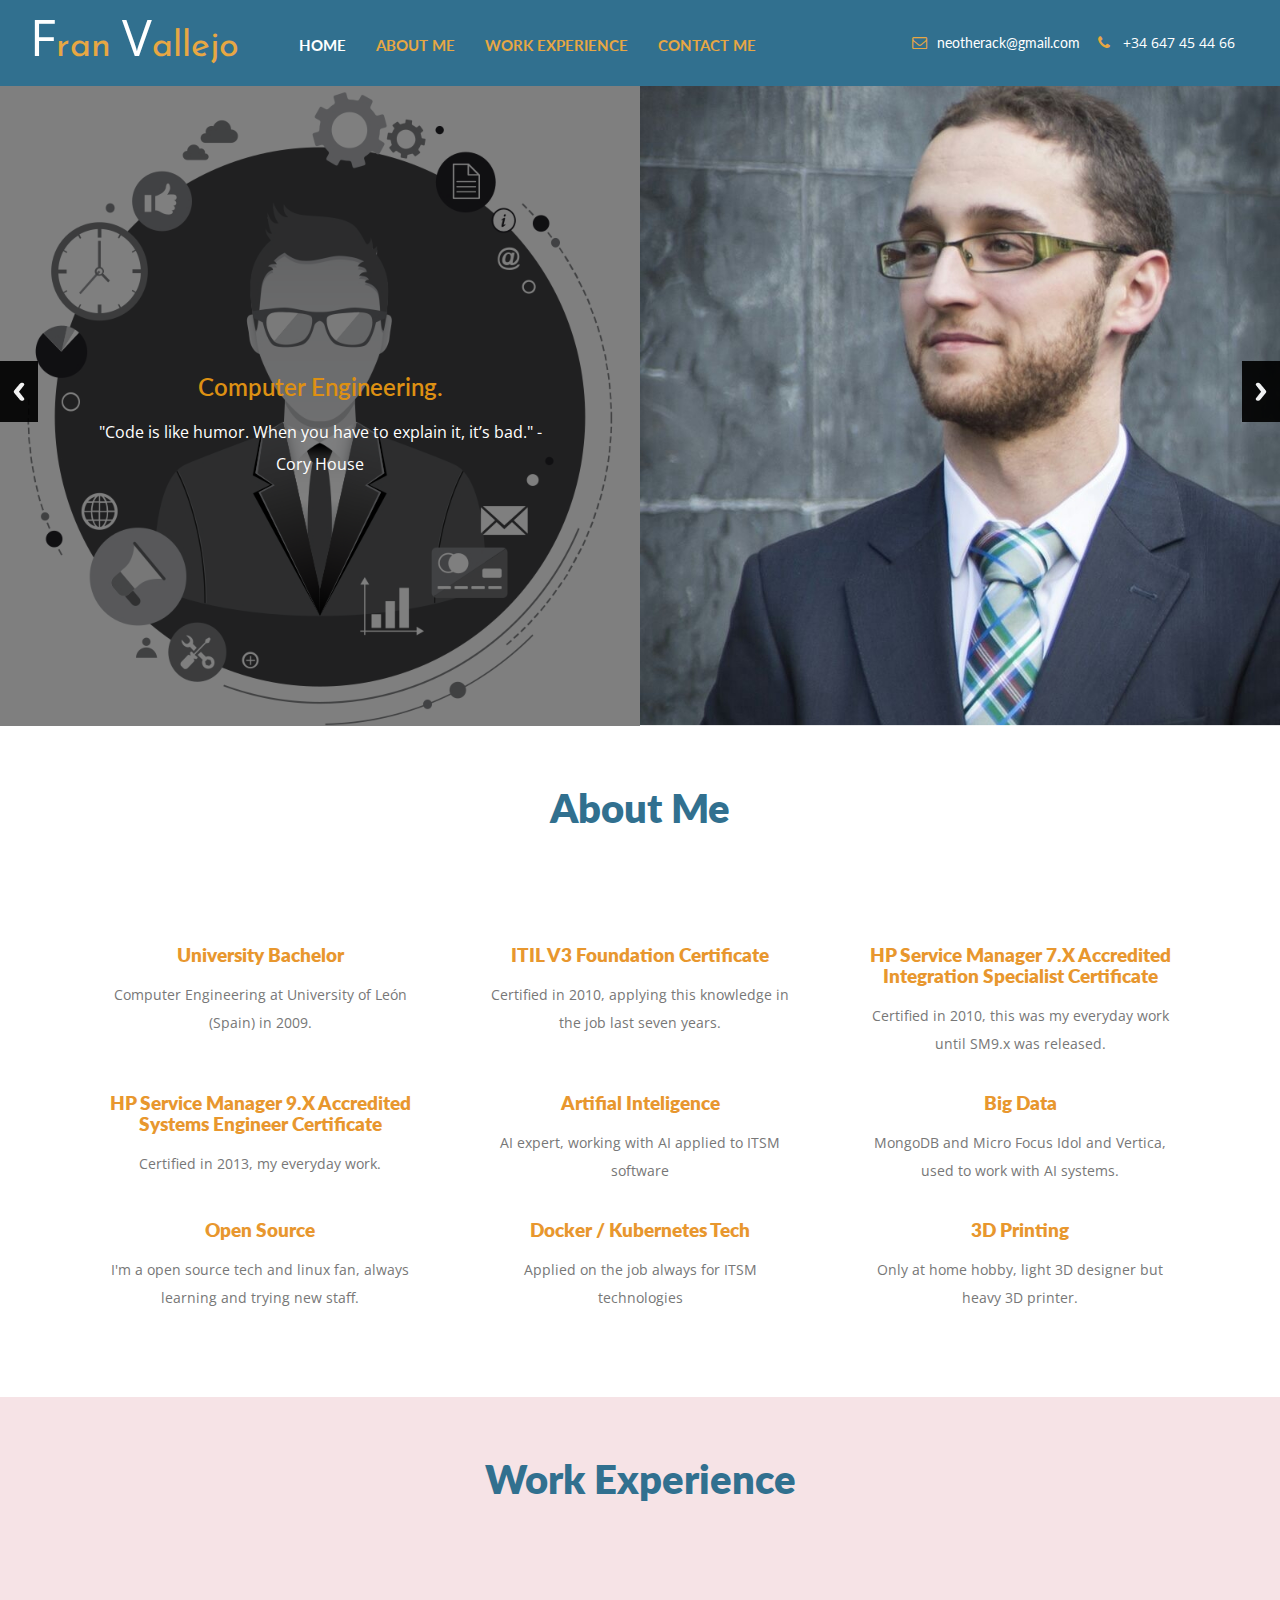
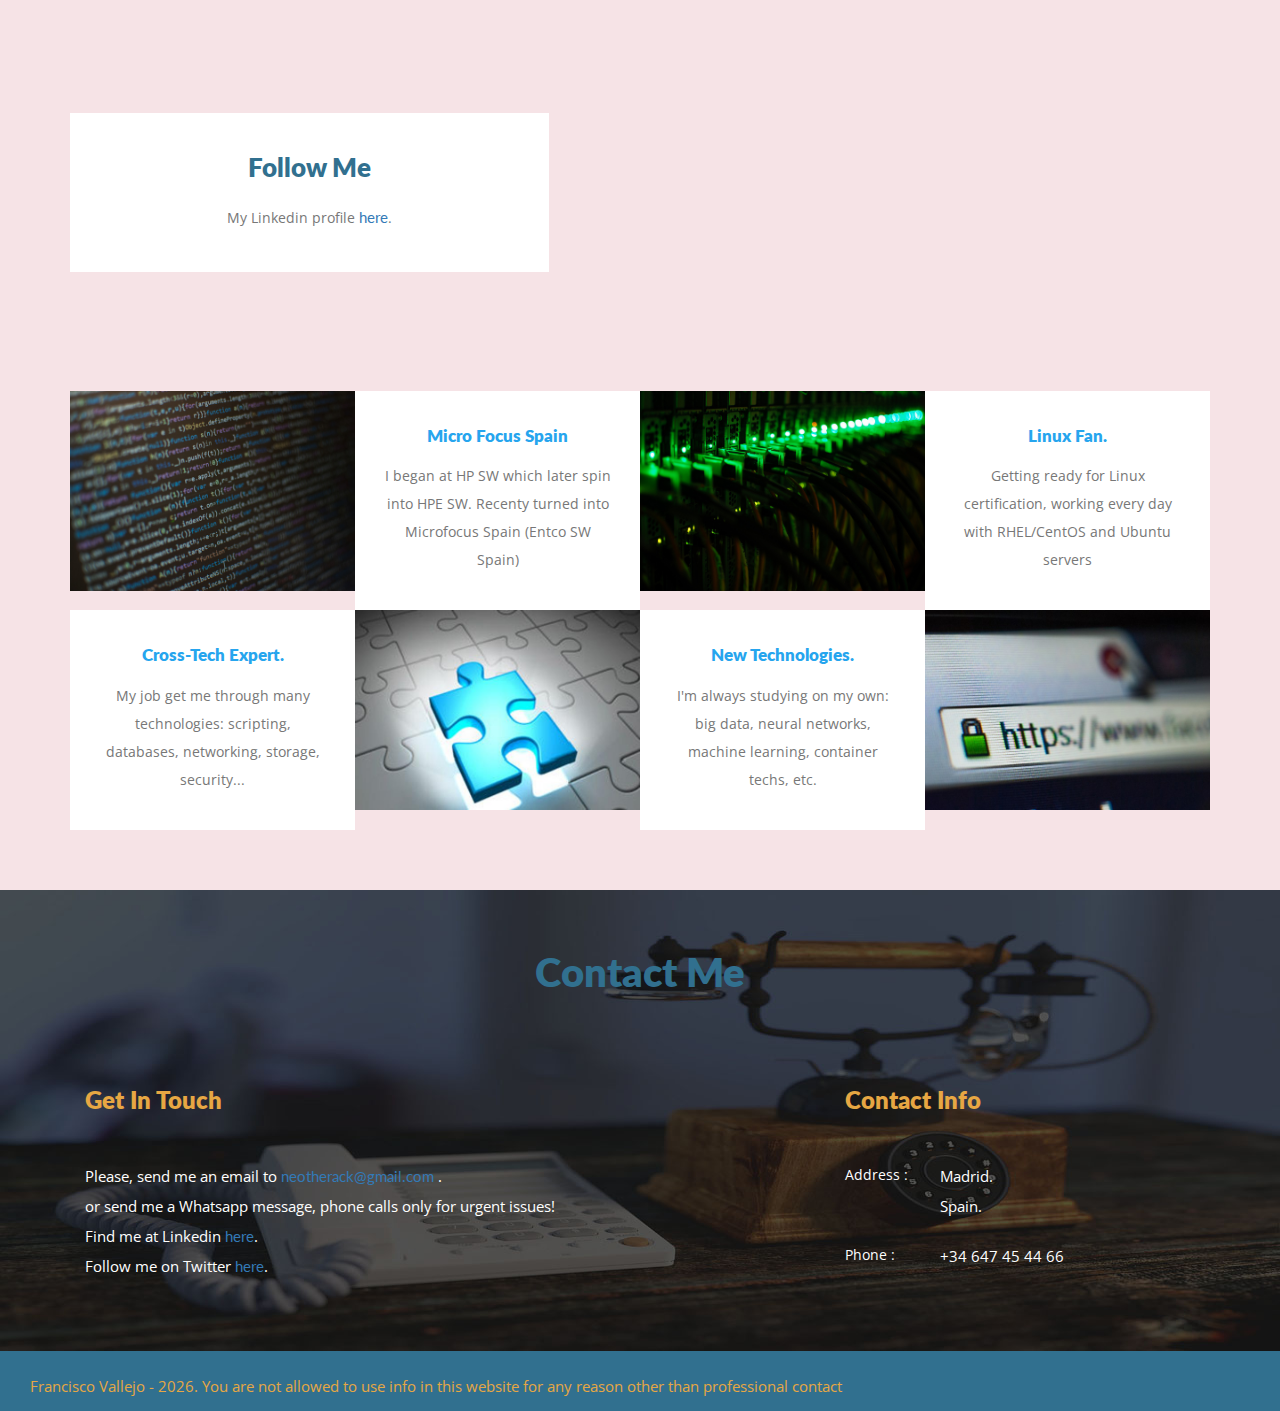
==== index.html @ 00a79262 "original site" ====
<!--
Author: W3layouts
Author URL: http://w3layouts.com
License: Creative Commons Attribution 3.0 Unported
License URL: http://creativecommons.org/licenses/by/3.0/
-->
<!DOCTYPE html>
<html lang="en">
<head>
<title>Fran Vallejo</title>
<!-- custom-theme -->
<meta name="viewport" content="width=device-width, initial-scale=1">
<meta http-equiv="Content-Type" content="text/html; charset=utf-8" />
<meta name="keywords" content="Fran Vallejo Luna website 2018" />
<script type="application/x-javascript"> addEventListener("load", function() { setTimeout(hideURLbar, 0); }, false);
		function hideURLbar(){ window.scrollTo(0,1); } </script>
<!-- //custom-theme -->
<!--stylesheet-->
<link href="css/bootstrap.css" rel="stylesheet" type="text/css" media="all" />
<link href="css/style.css" rel="stylesheet" type="text/css" media="all" />
<!--stylesheet-->
<!-- js -->
<script src="js/jquery-1.11.1.min.js"></script>

<!-- //js -->
<!-- font-awesome-icons -->
<link href="css/font-awesome.css" type="text/css" rel="stylesheet"> 
<!-- //font-awesome-icons -->
<!--online fonts-->
<link href="//fonts.googleapis.com/css?family=Josefin+Sans:100,100i,300,300i,400,400i,600,600i,700,700i" rel="stylesheet">
<link href="//fonts.googleapis.com/css?family=Open+Sans:300,300i,400,400i,600,600i,700,700i,800,800i" rel="stylesheet">
<link href="//fonts.googleapis.com/css?family=Lato:100,100i,300,300i,400,400i,700,700i,900,900i" rel="stylesheet">
<!--//online fonts-->
</head>
<body>
<!--Header section starts here-->
<nav class="navbar navbar-default ">
  <div class="container-fluid header-section w3l">
    <!-- Brand and toggle get grouped for better mobile display -->
    <div class="navbar-header w3">
      <button type="button" class="navbar-toggle collapsed" data-toggle="collapse" data-target="#bs-example-navbar-collapse-1" aria-expanded="false">
        <span class="sr-only">Toggle navigation</span>
        <span class="icon-bar"></span>
        <span class="icon-bar"></span>
        <span class="icon-bar"></span>
      </button>
	 <a class="navbar-brand logo w3-layouts" href="index.html">
	  <h1><span class="head w3l">F</span>ran <span class="head">V</span>allejo</h1>
	 </a>
	 </div>
	 <!-- Collect the nav links, forms, and other content for toggling -->
    <div class="collapse navbar-collapse header" id="bs-example-navbar-collapse-1">
      <ul class="nav navbar-nav list w3">
        <li><a href="index.html" class="active">Home</a></li>
        <li><a href="#about" class="scroll">About me</a></li>
        <li><a href="#services" class="scroll">Work experience</a></li>
		<li><a href="#contact" class="scroll">Contact me</a></li>
	 </ul>
	 <ul class="list-right w3l">
	    <li><i class="fa fa-envelope-o list-icon" aria-hidden="true"></i><a href="mailto:neotherack@gmail.com">neotherack@gmail.com</a></li>
	    <li><i class="fa fa-phone list-icon" aria-hidden="true"></i> <span>+34 647 45 44 66</span></li>	
	 </ul>
	 </div><!-- /.navbar-collapse -->
  </div><!-- /.container-fluid -->
</nav>
<!--//banner section starts here-->
    <!-- Slider  -->
    <div class="callbacks_container w3-layouts">
      <ul class="rslides callbacks callbacks1 agileits" id="slider4">
        <li id="callbacks1_s1" class="" style="float: none; position: absolute; opacity: 0; z-index: 1; display: list-item; transition: opacity 500ms ease-in-out;">
          <img src="images/1.jpg" alt="home" />
		  <div class="caption text-center"><h3>Computer Engineering.</h3> <p>"Code is like humor. When you have to explain it, it’s bad." - Cory House</p></div>
        </li>
        <li id="callbacks1_s2" class="callbacks1_on" style="float: left; position: relative; opacity: 1; z-index: 2; display: list-item; transition: opacity 500ms ease-in-out;">
          <img src="images/2.jpg" alt="home" />
          <div class="caption text-center"><h3>Computer Engineering.</h3><p>"Simplicity is the soul of efficiency." – Austin Freeman</p></div>
        </li>
      </ul>
	  		<a href="#" class="callbacks_nav callbacks1_nav prev">Previous</a><a href="#" class="callbacks_nav callbacks1_nav next">Next</a>
    </div>
     <!-- /Slider  -->
    <!--//banner-->
  <!--About section starts here-->
  <section class="about agileits" id="about">
  <div class="container">
    <div class="about-head text-center wthree"><h3>About me</h3></div>
	    <div class="about-section-grids ts_w3layouts">
	      <div class="about-grids agile text-center col-md-4 col-sm-4 col-xs-6">
	        <h4>University Bachelor</h4>
	         <p>Computer Engineering at University of León (Spain) in 2009.</p>
	      </div>
		  <div class="about-grids agile text-center col-md-4 col-sm-4 col-xs-6">
	        <h4>ITIL v3 Foundation certificate</h4>
	         <p>Certified in 2010, applying this knowledge in the job last seven years.</p>
	      </div>
		  <div class="about-grids  agile text-center col-md-4 col-sm-4 col-xs-6">
	        <h4>HP Service Manager 7.x Accredited Integration Specialist certificate</h4>
	         <p>Certified in 2010, this was my everyday work until SM9.x was released.</p>
	      </div>
		  <div class="about-grids agile text-center col-md-4 col-sm-4 col-xs-6">
	        <h4>HP Service Manager 9.x Accredited Systems Engineer certificate</h4>
	         <p>Certified in 2013, my everyday work.</p>
	      </div>
		  <div class="about-grids agile text-center col-md-4 col-sm-4 col-xs-6">
	        <h4>Artifial Inteligence</h4>
	         <p>AI expert, working with AI applied to ITSM software</p>
	      </div>
		  <div class="about-grids agile text-center col-md-4 col-sm-4 col-xs-6">
	        <h4>Big Data</h4>
	         <p>MongoDB and Micro Focus Idol and Vertica, used to work with AI systems.</p>
	      </div>
		  <div class="about-grids agile text-center col-md-4 col-sm-4 col-xs-6">
	        <h4>Open source</h4>
	         <p>I'm a open source tech and linux fan, always learning and trying new staff.</p>
	      </div>
		  <div class="about-grids agile text-center col-md-4 col-sm-4 col-xs-6">
	        <h4>Docker / Kubernetes tech</h4>
	         <p>Applied on the job always for ITSM technologies</p>
	      </div>
		  <div class="about-grids agile text-center col-md-4 col-sm-4 col-xs-6">
	        <h4>3D printing</h4>
	         <p>Only at home hobby, light 3D designer but heavy 3D printer. </p>
	      </div>
		   <div class="clearfix"></div>
		</div>
	  </div>	
	 
  </section>
  <!--/About section ends here-->
   <!--services section starts here-->
   <section class="service-section  agileits" id="services">
      <div class="services-head text-center"><h3>Work experience</h3></div>
     <div class="service-head">
	    <div class="container">	
	     <div class="service text-center w3_agileits">
			 <h2>Follow me</h2>
			 <p>My Linkedin profile <a href="https://es.linkedin.com/in/franciscovallejoluna">here</a>.</p>
	     </div>
		 </div>
      </div>
	 <div class="container">
	   <div class="service-grids agile">
	     <div class="service-grid agileits_w3layouts ">
		     <div class="img4 col-md-3 col-sm-6 col-xs-6"></div>
	          <div class="service-text text-center col-md-3 col-sm-6 col-xs-6"><h5>Micro Focus Spain</h5> <p>I began at HP SW which later spin into HPE SW. Recenty turned into Microfocus Spain (Entco SW Spain)</p></div>
		     <div class="img5 col-md-3 col-sm-6 col-xs-6"></div>
	         <div class="service-text text-center col-md-3 col-sm-6 col-xs-6"><h5>Linux fan. </h5><p>Getting ready for Linux certification, working every day with RHEL/CentOS and Ubuntu servers</p></div>
         	<div class="service-text text-center col-md-3  col-sm-6 col-xs-6"><h5>Cross-tech expert. </h5><p>My job get me through many technologies: scripting, databases, networking, storage, security...</p></div>
			 <div class="img6 col-md-3 col-sm-6 col-xs-6"></div>
		      <div class="service-text text-center col-md-3  col-sm-6 col-xs-6"><h5>New technologies.</h5><p>I'm always studying on my own: big data, neural networks, machine learning, container techs, etc.</p></div>
			  <div class="img7 col-md-3 col-sm-6 col-xs-6"></div>
			   <div class="clearfix"></div>
	      </div>
		 </div>
	</div>
	  
</section>
   <!--//services section ends here-->
  <!--contact-->
  <section class="contact agileinfo" id="contact">
		<div class="contact-head text-center agile"><h3>Contact Me</h3> </div>
        <div class="container">
		<div class="contact-head  agile">
			<div class="contact-left col-md-6 agileits">
				<h4>Get in touch</h4>
				<p>Please, send me an email to <a href="mailto:neotherack@gmail.com">neotherack@gmail.com</a> . <br>
				   or send me a Whatsapp message, phone calls only for urgent issues! <br>
				   Find me at Linkedin <a href="https://es.linkedin.com/in/franciscovallejoluna">here</a>. <br>
				   Follow me on Twitter <a href="https://twitter.com/fvallejoluna">here</a>.</p>
				<!--form action="#" method="post">
				  <div class="form-group">
						 <input type="text" class="form-control"  name="first name" placeholder="First name*" required="" />
						 <input type="text" class="form-control lname"  name="Last name" placeholder="Last name*" required="" />
						 <input type="email" class="form-control"  name="Email address" placeholder="Email address*" required="" />
						<input type="text" class="form-control lname" name="Phone number" placeholder="Phone number" required="" />
					  </div>
					 <textarea  class="form-control" placeholder="Message" required=""></textarea>
					 <input type="submit" class="form-control" value="send" />
				 </form-->
			 </div>		
		     </div>		
			 <div class="col-md-4 col-md-offset-2 col-sm-6 contact-right w3_agileits">
					<h4>Contact Info</h4>
					 <div class="address">
						<div class="row address-desc agile">
						 <div class="col-md-4 w3">
							  <span>Address : </span>
						 </div>
						 <div class="col-md-7 col-md-pull-1 w3">	
							<p>Madrid. <br> Spain.</p>
						 </div> 
							 <div class="clearfix"></div> 
						</div>	
						<div class="row address-desc agile">
						   <div class="col-md-4 w3 ">
							   <span>Phone : </span>
						   </div>
						   <div class="col-md-7 col-md-pull-1 w3">	
							 <p>+34 647 45 44 66</p>
						   </div> 
						    <div class="clearfix"></div> 
						 </div> 
						 
					</div>
				</div>
		   </div>
	  	</section>  
  <!--//contact-->
   <!--Footer-->
   <section class="footer agileits">
    <div class="footer-left col-xs-10 w3_agile">
		 <p id="fechaMolona">XX CARGAR DATOS XXX</p>
		  
	</div>
	<div class="footer-right  col-md-6  col-sm-4  col-xs-2 w3_agile">
	 <ul class="list-icons">
		<!--
		  <li><a href="#" class="icon w3"><i class="fa fa-twitter" aria-hidden= "true" ></i></a></li>
		  <li><a href="#" class="icon w3"><i class="fa fa-facebook" aria-hidden="true"></i></a></li>
		  <li><a href="#" class="icon w3"><i class="fa fa-google-plus" aria-hidden="true"></i></a></li>
		  <li><a href="#" class="icon w3"><i class="fa fa-linkedin" aria-hidden="true"></i></a></li>
		 -->
	  </ul>
	<div class="clear-fix"></div>
	</div>	
		  
	</section>
   <!--//Footer-->
   <!-- Gallery-plugin -->
<script src="js/jquery.mobile.custom.min.js"></script>
<script src="js/jquery.cm-overlay.js"></script>
		<script>
			$(document).ready(function(){
				$('.cm-overlay').cmOverlay();
			});
		</script>
<!-- //Gallery-plugin -->
<!-- Banner-plugin -->
<script src="js/responsiveslides.min.js"></script>
<script>
// You can also use "$(window).load(function() {"
$(function () {
  // Slider
  $("#slider4").responsiveSlides({
	auto:false,
	pager: false,
	nav: true,
	speed: 500,
	namespace: "callbacks",
	before: function () {
	  $('.events').append("<li>before event fired.</li>");
	},
	after: function () {
	  $('.events').append("<li>after event fired.</li>");
	}
  });

});
</script>
<!-- //Banner-plugin -->
   <!-- start-smooth-scrolling -->
<script type="text/javascript" src="js/move-top.js"></script>
<script type="text/javascript" src="js/easing.js"></script>
<script type="text/javascript">
	var d = new Date();
	var n = d.getFullYear();
	document.getElementById("fechaMolona").innerHTML = "Francisco Vallejo - "+n+". You are not allowed to use info in this website for any reason other than professional contact";
</script>
<script type="text/javascript">
	jQuery(document).ready(function($) {
		$(".scroll").click(function(event){		
			event.preventDefault();
			$('html,body').animate({scrollTop:$(this.hash).offset().top},1000);
		});
	});
</script>
<!-- start-smooth-scrolling -->
<!-- here stars scrolling icon -->
	<script type="text/javascript">
		$(document).ready(function() {
			/*
				var defaults = {
				containerID: 'toTop', // fading element id
				containerHoverID: 'toTopHover', // fading element hover id
				scrollSpeed: 1200,
				easingType: 'linear' 
				};
			*/
								
			$().UItoTop({ easingType: 'easeOutQuart' });
								
			});
	</script>
<!-- //here ends scrolling icon -->
<script src="js/bootstrap.js"></script>
<script src="js/SmoothScroll.min.js"></script>
</body>
</html>
---- css/style.css ----
/*--
Author: W3layouts
Author URL: http://w3layouts.com
License: Creative Commons Attribution 3.0 Unaption
orted
License URL: http://creativecommons.org/licenses/by/3.0/
--*/
body,span,label{
	padding:0;
	margin:0;
	font-family: 'Open Sans', sans-serif;
	font-size: 100%;
}
body a{
    transition:0.5s all;
	-webkit-transition:0.5s all;
	-moz-transition:0.5s all;
	-o-transition:0.5s all;
	-ms-transition:0.5s all;
	font-size: 15px;
	font-family: 'Lato', sans-serif;
	text-decoration: none;
}
body a:hover {
	text-decoration: none;
}
input[type="button"],input[type="submit"]{
	transition:0.5s all;
	-webkit-transition:0.5s all;
	-moz-transition:0.5s all;
	-o-transition:0.5s all;
	-ms-transition:0.5s all;
}

h1,h2,h3,h4,h5,h6{
	font-family: 'Lato', sans-serif;
	margin:0;		
	font-weight:800;
    transition:0.5s all;
	-webkit-transition:0.5s all;
	-moz-transition:0.5s all;
	-o-transition:0.5s all;
	-ms-transition:0.5s all;
	text-transform: capitalize;
	}	
p{
	margin:0;
	font-family: 'Open Sans', sans-serif;
	font-size: 14px;
	color: #777;
	line-height: 2;
}
ul{
	margin:0;
	padding:0;
}
label{
	margin:0;
}
.text-center {
	text-align:center;
}
/*-- header styling starts here --*/
.container-fluid  .header-section  {
	margin: 0;
	padding: 15px 0;
}
.navbar-header {
    float: left;
   
}
.navbar-brand {
   
    height: 70px;
    font-size: 18px;
   
}
.logo h1{
	font-family: 'Josefin Sans', sans-serif;
	font-weight:400;
	color: #e7a743;
	padding: 0;
	font-size: 36px;
}
 h1.head{
	font-family: 'Josefin Sans', sans-serif;
	font-weight:400;
	color: #e45b8f;
	padding-left: 10px;
}
.logo a h1 {
	font-weight: 700;
    font-size: 2em;
    color: #333;
    margin-left: 6.9em;
   
}
.navbar-brand {
    float: left;
    padding: 10px 15px;
}
.logo h1 span {
    font-size: 50px;
    color: #fff;
}
.navbar {
    position: relative;
    min-height: 50px;
    margin-bottom: 0px;
}
.navbar-nav {
    float: left;
   margin: 0 2em;
   padding: 2em 10em 0;
}
.navbar-nav > li > a {
    padding-bottom: 0;
	color: #59ace1;
}
.navbar > .container .navbar-brand, .navbar > .container-fluid .navbar-brand {
    margin-left:0px;
}
.list> ul {
	padding-left: 10em;
	padding-bottom: 10px;
	
}
.list > li {
	padding:  0;
	text-transform: uppercase;
	font-size: 15px;
	font-weight: 700;
	color: #a39595;
	
}
.navbar-default .navbar-nav > li > a {
    color: #e7a743;
	font-size: 15px;
}
.navbar-default .navbar-nav > li > a.active {
	color: #fff;
}

  .list> li > a:hover {
    
	background-color: #fff;
    font-weight: 600;

}
 .navbar-default .navbar-nav > li > a:hover{
    color: #fff;
 background-color: transparent;}
 
.list-right {
	 float: right;
	
 }
.list-right li {
	padding: 3.3em 0;
	display: inline-block;
    margin-right: 15px;}


.list-right> li > a {
	color: #fff;
	font-size: 1.5em;
}
.list-right> li > a:hover, .list-right> li > a:focus{
	color: #e7a743;
	text-decoration: none;
	
}
 .list-icon {

 color: #e7a743;	
 font-size: 1.5em !important;
 margin-right: 10px;
 }
 .list-icon span {
 color: #fff;
 font-size: 15px;
  }

.navbar-default {
   background: #31708f;
   border: #bbb;
   border-radius: 0px;
   
}
.navbar-default .navbar-nav > li > a:focus {
    color: #e7a743;
    background-color: transparent;
}
.navbar-default .navbar-nav > .open > a, .navbar-default .navbar-nav > .open > a:hover, .navbar-default .navbar-nav > .open > a:focus {
    color: #555;
  }
.nav-brand {
	height: auto;
}
 
/*-- //header styling ends here --*/
/*-- //banner styling ends here --*/
.callbacks_container {
  position: relative;
  width: 100%;
  }

.callbacks {
  position: relative;
  list-style: none;
  overflow: hidden;
  width: 100%;
  padding: 0;
  margin: 0;
  }

.callbacks li {
  position: absolute;
  width: 100%;
  left: 0;
  top: 0;
  }

.callbacks img {
  display: block;
  background-size: cover;
  position: relative;
  z-index: 1;
  height: auto;
  width: 100%;
  border: 0;
  }
.callbacks span {
	color: #e6ebeb;
    font-size: 32px;
    font-weight: 700;
    text-transform: uppercase
}
.callbacks .caption {
    display: block;
    position: absolute;
    z-index: 2;
    font-size: 16px;
    text-shadow: none;
    color: #b5a9a9;
    background: #000;
    background: rgba(0, 0, 0, .5);
    left: 0;
    right: 0;
    bottom: 0; 
   padding: 20em 5em 0em;
    margin: 0;
	line-height: 2;
    max-width: none;
    width: 50%;
    top: 0;
    height: 100%;
  }
.caption h3 {
	color: #dd9013;
	font-weight: 600;
	font-size: 1.5em;
}
.caption p{
	padding-top: 1em;
    line-height: 2;
    color: #fff;
	font-size: 1em;
}

.callbacks_nav {
  position: absolute;
  -webkit-tap-highlight-color: rgba(0,0,0,0);
  top: 50%;
  left: 0;
  opacity: 0.7;
  z-index: 3;
  text-indent: -9999px;
  overflow: hidden;
  text-decoration: none;
  height: 61px;
  width: 38px;
  background: transparent url("../images/themes.png") no-repeat left top;
  margin-top: -45px;
  }

.callbacks_nav:active {
  opacity: 1.0;
  }

.callbacks_nav.next {
  left: auto;
  background-position: right top;
  right: 0;
  }

#slider3-pager a {
  display: inline-block;
}

#slider3-pager img {
  float: left;
}

#slider3-pager .rslides_here a {
  background: transparent;
  box-shadow: 0 0 0 2px #666;
}

#slider3-pager a {
  padding: 0;
}

 /*-- //banner styling ends here --*/    
 /*-- //about section styling starts here --*/
 .about,.service-section ,.gallery,.testimonials,.contact {
	padding: 80px 0;
}
 .about-section-grids {
	 padding-top: 6em;
 }
 .about-head h3,.services-head h3,.gallery-head h3,.testimonials-head h3 ,.contact-head h3{
	 font-size: 40px;
	color: #31708f;
	margin-bottom: 45px;
 }
 .about-grids {
	padding: 10px;
	 }
 .about-grids h4 {
	 color: #e8972e;
	 font-size: 19px;
	
 }
 .about-grids p{
	 padding: 15px 25px;
	}
 /*-- //about section styling ends here --*/
  /*-- services section styling starts here --*/
  .service-section,.testimonials {
	  background: #f6e3e6;
  }
 .service-head{
  
  overflow: hidden;
  margin-top: 50px;
  padding-top:6em;
  z-index: 1;
  background: url(../images/2.jpg)center;
  background-attachment: fixed;
  min-height: 500px;
  background-size: 100% 100%;
 }
.service h2  {
	font-size: 26px;
    color: #31708f;
}
.service{
    display: block;
     z-index: 2;
    background: #fff;
    padding: 40px;
    line-height: 2;
    max-width: none;
    width: 42%;
    margin-top: 9%;
    
  }
  
  .service-text {
	background: #fff;
    min-height: 200px;
   padding: 36px 27px;
  }
  .service-text h5 {
	padding-bottom: 1em;
    font-size: 17px;
	color: #26a5ee;
  }
  
 
.service p {
	padding-top: 20px;
}
.img4 {
	background: url(../images/h4.jpg) center;
	min-height: 200px;
	background-size: 100% 100%;
}
.img5 {
	background: url(../images/5.jpg) center;
	min-height: 200px;
	background-size: 100% 100%;
}
.img6 {
	background: url(../images/o4.jpg)center;
	min-height: 200px;
	background-size: 100% 100%;
}
.img7 {
	background: url(../images/6.jpg)center;
	min-height: 200px;
	background-size: 100% 100%;
}
   /*-- //services section styling ends here --*/
   /*-- gallery starts here --*/
/* overlay - centered modal dialog*/
.overlay-visible
{
    overflow:hidden !important;
}
#cm-overlay-mask,
#cm-wrap
{
    position: fixed;
    left: 0;
    top: 0;
    width:100%;
    height:100%;
    z-index: 9991;
    text-align:center;
/* IE<9 support hack */
}
/* chrome bug fix causing overlay-mask to not appear 
@media screen and (-webkit-min-device-pixel-ratio:0) {
#cm-overlay-mask
{
    overflow:scroll;
}
#cm-overlay-mask::-webkit-scrollbar
{
    width:0px; 
}}*/
#cm-wrap
{
    visibility:hidden;
    white-space:nowrap;
}
#cm-wrap *
{
    -webkit-touch-callout: none;
    -webkit-user-select: none;
    -moz-user-select: none;
    
}
#cm-wrap .cm-box,
#cm-wrap .cm-scale
{
    white-space:normal;
    vertical-align:middle;
    position:relative;
    display:inline-block;

}
#cm-wrap .cm-scale
{
    height:100%;
    line-height:100%;
    width:0;
}
#cm-wrap .cm-box img,
#cm-wrap .cm-box iframe
{
    display:block;
}

/* customise mask colour */
#cm-overlay-mask
{
    background-color:#000000;
}
/* customise loader GIF */
#cm-wrap
{
    background:none;
}
#cm-wrap.cm-loaded
{
    background-image:none;
}
/* overlay border and shadow */
#cm-overlay
{
    -webkit-box-shadow: 0 0 90px #000;
    -khtml-box-shadow:0 0 90px 5px #000;
    -moz-box-shadow:0 0 90px 5px #000;
    box-shadow:0 0 90px 5px #000;
    /**/
    opacity:0;
    z-index:9992;
}
/* close link style */
#cm-wrap #cm-close
{
    display:block;
	height: 61px;
    width: 59px;
    position:absolute;
    right:0;
    top:0;
    background:transparent url(../images/close.png) scroll no-repeat center center;
    cursor:pointer;
    z-index:9993;
    text-indent:-999em;
    opacity:0.5;
}
/* prev and next buttons */
#cm-wrap #cm-prev,
#cm-wrap #cm-next
{
    display:block;
    position:absolute;
    height: 97px;
    width: 49px;
    top:50%;
    margin-top:-63px;
    text-indent:-999em;
    opacity:0.5;
    outline:none;
    z-index:9993;
}
#cm-wrap #cm-prev
{
    left:0;
    background:transparent url(../images/prev.png) scroll no-repeat 0 center;
}
#cm-wrap #cm-next
{
    right:0;
    background:transparent url(../images/next.png) scroll no-repeat 100% center;
}
#cm-wrap #cm-prev:hover,
#cm-wrap #cm-next:hover,
#cm-wrap #cm-close:hover
{
    opacity:1;
}


/* tooltip for close link (jquery tools) */
.tooltip
{
    text-align:center;
    font-family:sans-serif;
    color:#eee;
    background:#000;
    padding:10px;
    border:1px solid #eee;
    z-index:99999;
    font-size:12px;
    background: #000;
    border: 1px solid #eee;
}
.tooltip:after, .tooltip:before
{
    bottom: 100%;
    border: solid transparent;
    content: " ";
    height: 0;
    width: 0;
    position: absolute;
    
}
.tooltip:after
{
    border-color: rgba(0, 0, 0, 0);
    border-bottom-color: #000;
    border-width: 10px;
    left: 50%;
    margin-left: -10px;
}
.tooltip:before
{
    border-color: rgba(238, 238, 238, 0);
    border-bottom-color: #eee;
    border-width: 11px;
    left: 50%;
    margin-left: -11px;
}
@media (max-width: 640px){
	#cm-wrap .cm-box img, #cm-wrap .cm-box iframe {
		display: block;
		width: 80%;
		margin: 0 auto;
		height: inherit;
	}
	#cm-overlay {
		border: none;
	}
}
.nav-tabs > li.active > a, .nav-tabs > li.active > a:hover, .nav-tabs > li.active > a:focus {
	color: #fff;
    cursor: default;
    background: #e8972e;;
  
}
.nav-tabs > li > a {
    margin-right: 3px;
    font-size: 1.5em;
    border: solid 1px #dadada;
    border-radius: 0;
    color: #999;
    text-decoration: none;
    padding: .6em 1.5em;
}
.nav-tabs > li > a:focus{
	background:transparent;
}
.nav-tabs {
    border-bottom: none;
    margin: 0 0 4em;
    text-align: center;
}
.nav-tabs > li {
    margin: 0 10px;
    float: none;
    display: inline-block;
}
.nav-tabs > li > a:hover {
	color: #FFFFFF;
	 background: #e8972e;
    }
.nav .open > a, .nav .open > a:hover, .nav .open > a:focus {

border-color: #337ab7;}

.dropdown-menu > li > a:hover, .dropdown-menu > li > a:focus {
  
    text-decoration: none;
    
}
.w3_tab_img_left {
    padding: 0;
}
/*-- //gallery ends here --*/
/*-- testimonial --*/ 

.testimonials img {
    width: 100%;
}
.testi-w3agileinfo .tab-content{
    width: 65%;
    margin: 0 auto;
    padding: 2em 5em;
	-webkit-box-shadow: 0px 0px 8px 2px #ccc;
	-moz-box-shadow: 0px 0px 8px 2px #ccc; 
    box-shadow: 0px 0px 8px 2px #ccc;
    text-align: center;
	background: #fff;
}
.testi-w3agileinfo h5 {
    color: #00bcd4;
    font-size: 2.2em;
    letter-spacing: 1px;
    margin: 0 0 0.3em 0;
}
.testi-w3agileinfo p {
	color: #a89b9b;
}
.testimonials .nav-tabs {
    border: none;
    text-align: center;
     margin: 4em 0 4em 0em
}

.testi-w3agileinfo .nav-tabs li a  {
	text-decoration:none;
	outline:none;
   -webkit-transition: 0.5s all;
    padding: 0;
	margin:0;
    border: none;
    opacity: .5;
	border-radius: 50%;

}
.testi-w3agileinfo .nav-tabs li {
    display: inline-block;
    float: none;
    margin: 0 0.5em;
   border-radius: 50%;
}
.testi-w3agileinfo .nav-tabs li.active a,.testi-w3agileinfo .nav-tabs li a:hover{
    opacity: 1;
	border-radius: 50%;
	border: none;
}

#testi label,#profile label,#messages label {
	color: #dc7a7a;
	font-size: 14px;
	padding-top: 10px;
}

.testi-w3agileinfo .nav-tabs li a img {
    max-width: none;
      border-radius: 50%;
}
.testi-w3agileinfo .nav-tabs {
    border-bottom: none;
    margin: 4em 0 4em 0em;
    text-align: center;
}

/*-- //testimonial --*/

/*-- Contact--*/
.contact {
	
	background:url('../images/contactbg2.jpg') no-repeat center;
	background-size:100% 100%;
	
}

.contact-form {
	width: 50%;
}
.contact-form  label{
	color: #fff;
}

.contact-right p ,.contact-right  label ,.contact-right span
{
	color: #fff;
	font-size: 15px;
}


.contact-left h4 , .contact-right h4{
	font-size: 24px;
	 padding: 2em 0;
	 color: #e7a743;
}
.contact-left p{
	font-size: 15px;
	color: #fff;
	
}

.contact-left input[type="text"] {
    width: 48.4%;
     margin: 25px 14px 13px 0px;
    background: transparent;
	border:none;
    border-bottom: 1px solid #fff;
    color: #fff;
	border-radius: 0px;
	display: inline;
	font-size: 14px;
}
input.form-control.lname {
    margin-right: 0;
}
.contact-left input[type="email"]{
	width: 48.5%;
     margin: 25px 14px 13px 0px;
    background: transparent;
    margin-right: 14px;
    color: #fff;
	border: none;
	border-bottom: 1px solid #fff;
	border-radius: 0px;
	display: inline;
	font-size: 14px;
	}
.contact-left textarea{
    margin: 25px 10px 13px 0px;
	border: none;
	border-bottom:1px solid #fff;
	border-color: #fff;
    padding: 5px 5px;
	background: transparent;
	resize: none;
	color: #fff;
	width: 100%;
	border-radius: 0px;
	font-size: 14px;
}
.contact-left input[type="submit"] {
	background: #e7a743;
    border: none;
    outline: none;
    width: 100%;
    color: #000;
     margin: 25px 10px 13px 0px;
    font-size: 14px;
	text-transform: uppercase;
	border:1px solid #ae7446;
	border-radius: 0px;
}
.contact-left input[type="submit"]:hover{
	
    background: transparent;
	border:1px solid #ae7446;
    color: #fff;
    font-size: 14px;
}
.address-desc {
	padding-bottom: 20px;
}
.address-desc .mail-w3 a {
	text-decoration: none;
	color: #fff;
}
.address-desc .mail-w3 a:hover {
	text-decoration: none;
	color: #337ab7
}
.address span {
    line-height: 2;
    font-size: 14px;
    color: #fff;
}
.address label {
    line-height: 2;
     font-size: 14px;
    color: #fff;
}
/*-- //Contact--*/

.footer {
	background: #31708f;
	padding-top: 2em;
    padding-bottom: 4em;
	color: #fff;
}
.footer-left {
	padding-left: 3em;
}
.footer-left a{
  color: #fff;
  
}
.footer-left a:hover,.footer-left a:hover,.footer-left a:focus{
  color: #e7a743;
 text-decoration: none;
}
.footer-left p{
  font-size: 15px;
  color: #e7a743
}

.footer-right {
	text-align: right;
  }


.list-icons li {
	display: inline-block;
	list-style-type: none;
}
.footer-right a {
		color: #fff;
                font-size: 16px;
}
.footer-right .icon:hover {
		color: #fff;
}
.footer-right .icon{
	color:#e7a743;
	margin-right: 20px;
	font-size: 2em;
}

/*-- to-top --*/
#toTop {
	display: none;
	text-decoration: none;
	position: fixed;
	bottom: 55px;
	right: 1%;
	overflow: hidden;
	z-index: 999; 
	width: 32px;
	height: 32px;
	border: none;
	text-indent: 100%;
	background: url(../images/scroll-top.png) no-repeat 0px 0px;
}
#toTopHover {
	width: 32px;
	height: 32px;
	display: block;
	overflow: hidden;
	float: right;
	opacity: 0;
	-moz-opacity: 0;
	filter: alpha(opacity=0);
}
/*-- //to-top --*/
/*-- //Footer--*/

/*-- Responsive code --*/
@media screen and (max-width: 1680px) {
	.navbar-nav {
	margin: 0 8em;}
	
	.list > li {
    padding: 0 0.4em;}
	
	.list-right> li > a {
	font-size: 1.6em;}

	.navbar-default .navbar-nav > li > a {
		
		font-size: 16px;
	}
	.callbacks .caption{
	padding: 23em 5em 0em;}
}	
@media screen and (max-width: 1600px){
	.navbar-nav {
		margin: 0 2em;}
		
	.list > li {
		padding: 0;}
		
	.navbar-default .navbar-nav > li > a {
		font-size: 15px;}
		
	.callbacks .caption{
		padding: 21em 5em 0em;}
		
	.list-right> li > a ,.list-right >li > span{
    color: #fff;
    font-size: 14px;}	
}

@media screen and (max-width: 1440px){
	.navbar-nav {
		margin: 0 1em;}
		
	.callbacks .caption{
			padding: 20em 5em 0em;}
	
	.service-head{
		min-height: 460px;}
}
@media screen and (max-width: 1366px){
	.navbar-nav {
    padding: 2em 7em 0;}
	
	.callbacks .caption{
	padding: 19em 5em 0em;}
	
	.about,.service-section ,.gallery,.testimonials,.contact {
		padding: 70px 0;}
}
@media screen and (max-width: 1280px){
	.navbar-nav {
    padding: 2em 2em 0;}
	
	.callbacks .caption{
	padding: 18em 5em 0em;}
	
   .about,.service-section ,.gallery,.testimonials,.contact {
	padding: 60px 0;}
	
	.service-head{
	min-height: 440px;}
	  
}

@media screen and (max-width: 1080px){
	.list-right {
	float:right;
	padding: 4em 0;}
	
	.list-right li {
    padding: 0;
    display: inline-block;
    margin-right: 6px;}
		
	.navbar-nav {
	padding: 4em 0em;
	margin:0;}
	
	.navbar-brand {
     padding: 14px 8px;}
	
	.navbar-default .navbar-nav > li > a {
		font-size: 14px;}
		
	.list.nav > li > a {
    padding: 0 0.6em;}

	.list-right> li > a {
    font-size: 15px;}
	
	.contact-right p, .contact-right label,.contact-right  span {
    color: #fff;
    font-size: 14px;}
	
	.callbacks .caption{
	padding: 15em 5em 0em;}
	
	.caption h3 {
    font-size: 1.3em;
    line-height: 1.5;}
	
	.about, .service-section, .gallery, .testimonials, .contact {
	padding: 50px 0;}
		
	.about-section-grids {
    padding-top: 1em;}
	
	.service {
	width: 57%;
     padding: 15px;}
	
	.service-head {
	min-height: 370px;}
	
	.img4,.img5 ,.img6,.img7,.service-text {
       min-height: 190px;}	
	
	.testi-w3agileinfo .tab-content {
    width: 77%;}
     
	 .contact-left input[type="text"] {
	 width: 47.9%;}
	 .contact-left input[type="email"] {
	 width: 47.7%;}
}   
@media screen and (max-width:1050px){
	.list-right {
		float: none;
		clear: both;
		padding: 0em 0em 1em;
		text-align: center;
	}
	.navbar-nav {
		float:right;
		padding: 5em 0em 2em;
	}
}
@media screen and (max-width:1024px){
	.about, .service-section, .gallery, .testimonials, .contact {
	padding: 40px 0;}
		
	.navbar-nav {
     padding: 3em 0 0 12em;}
	
	.list > li {
    padding: 0 1em 0 0;
}
	.list-right {
    float: none;
	clear: both;
	padding: 0em 0em 1em;
	text-align: center;}
	
	.navbar-brand {
    padding: 5px 8px;}
	 
	  	
	.callbacks .caption {
    padding: 14em 5em 0em;}

	.nav-tabs li a{
	padding: 0.5em 1em;}
	
	.about-grids h4 {
	font-size: 18px;}
	
	.service h2 {
    font-size: 24px;}
				
	.footer-left p {
    font-size: 14px;}
}	
@media screen and (max-width: 991px){
	.about, .service-section, .gallery, .testimonials, .contact {
	padding: 40px 0;}
		
	
	.about-head h3, .services-head h3, .gallery-head h3, .testimonials-head h3, .contact-head h3 {
	font-size: 38px;}
	
	.navbar-nav {
     padding: 3em 0 0 9em;}
	
	.list > li {
    padding: 0 1em 0 0;
}
	.list-right {
    float: none;
	clear: both;
	padding: 0em 0em 1em;
	text-align: center;}
	
	.navbar-brand {
    padding: 5px 8px;}
	 
	  
	.callbacks .caption {
    padding: 14em 5em 0em;}
	
	.about-grids h4 {
	font-size: 18px;}
	
	.service h2 {
    font-size: 24px;}
	
	.service {
     margin-top: 7%;}
	 
	 .service {
    width: 57%;
    padding: 18px;
}
	
	.img4,.img5 ,.img6,.img7,.service-text {
	min-height: 190px;}
	  	
   .service-text{
	border: 1px solid #e9e8e9;}
	
	.service-head {
    min-height: 370px;}
	
	.service-text h5 {
	font-size: 20px;}
	
	.testi-w3agileinfo .tab-content {
		width: 82%;}
				
	.contact-left input[type="text"] {
    width: 48.7%;}
			
	.contact-left input[type="email"] {
    width: 48.7%;}	
	
	.footer-left p {
    font-size: 14px;}
}

@media screen and (max-width: 900px){
	
	.navbar-nav {
    padding: 3em 0 0 0em;}

	.callbacks .caption {
    padding: 12em 5em 0em;}
		
	.service-head {
    min-height: 320px;}
	
	.testi-w3agileinfo .tab-content {
    width: 90%;}
	
	.service {  
    margin-top: 3%;}
	
	.callbacks .caption {
    padding: 11em 5em 0em;}
	
	
}

@media screen and (max-width: 800px){
	
	.navbar-collapse {
    padding-right: 0px;}
	
	.list > li {
    padding: 0.5em 0;}
	
	.service {
     margin-top: 5%;}
	 
	 .navbar-brand {
    padding: 7px 3px;}
	
	.list > li {
    padding: 0 0 0 0;}
	
	.callbacks .caption {
    padding: 6em 5em;}
	
	.about-head h3, .services-head h3, .gallery-head h3, .testimonials-head h3, .contact-head h3 {
    font-size: 34px;}
			
	.testi-w3agileinfo .tab-content {
    width: 85%;}
	
	}

@media screen and (max-width: 768px){
	.logo h1 span {
    font-size: 41px;}
		
		
	.navbar-nav {
    padding: 3em 0 0 0;
	text-align: center;
    float: none;}
	
   .service {
    width: 57%;
    margin-top: 5%;
    padding: 18px 0;}
	
	.service h2 {
    font-size: 22px;}
	
	.contact-head h3 {
       margin-bottom: 0px;
	}
	.list-right {
	padding: 1em 0em ;}
	
	.footer {
	padding-top: 1em;}
}	


@media screen and (max-width: 736px){
	.list > li {
    padding: 0.5em 0;}
	
	.container-fluid > .navbar-header {
    margin-right: 0px;
    margin-left: 0px; }
	
	.navbar-brand {
	margin: 0 15em;}
	
	.navbar-default .navbar-toggle {
	margin: 2em  0 0 13em;}
	
	.callbacks .caption {
    padding: 7em 2em;}
	
	.service-head {
    min-height: 280px;}
	
	.service h2 {
    font-size: 21px;}
	
	.caption h3 {
    font-size: 1.2em;}
	
	.img4, .img5, .img6, .img7, .service-text {
    min-height: 184px;}

	 .service-text {
	 padding: 40px 20px ; }
	
	 .service-text h5 {
    padding-bottom: 0.8em;
    font-size: 15px;}
    
	p {
	line-height: 2;
	font-size: 14px; }
		
	.nav-tabs li a {
    padding:0.5em;}

	.service {
    width: 55%;
    margin-top: 3%;
    padding: 20px 12px;}
	
	.service h2 {
    font-size: 20px;}
	
	.testi-w3agileinfo .tab-content { 
	width: 70%;
    padding: 1em 2em;}
	
	.testi-w3agileinfo .nav-tabs {
    border-bottom: none;
    margin: 2em 0em;}
	
	.footer {
    padding-top: 1em;
    padding-bottom: 1em;}
	
	.footer-left{
    float: none;
    text-align: center;
    width: 100%;}
	
	.footer-right{
    float: none;
    text-align: center;
    width: 100%;}
	
	.list-right {
     padding: 1em 0em ;}	
	 
	  #toTop {
       bottom: 66px;}
}	   

@media screen and (max-width: 667px){
	.list > li {
    padding: 0.5em 0;}
    
    .navbar-brand {
    margin: 0 11em;}	
	
	.img4, .img5, .img6, .img7 {
    min-height: 165px;}
	
	.service {
    width: 66%;}
		
    .callbacks .caption {
     padding: 5em 3em;}
	 
	 .caption h3 {
    font-size: 1.1em;}
	
	.service-text {
	 min-height: 165px;
     padding: 40px 20px 0;}
	 
	 .list-right {
	padding: 1em 0em ;}
 
	   
	.footer-left {
    float: none;
    width: 84%;
    margin: 0 4em;}
	
	.footer-right {
    width: 82%;
    margin: 0px 6em;
	text-align: center;}
	
	.contact-left h4, .contact-right h4 {
      padding: 1.5em 0;}
	  
	.contact-left input[type="text"] {
    width: 48.4%;}
	
	.contact-left input[type="email"] {
    width: 48.4%;}  
}	


@media screen and (max-width: 640px){
	.list > li {
    padding: 0.5em 0;}
	
	.navbar-brand {
    margin: 0 9em;}
	
	.about-head h3, .services-head h3, .gallery-head h3, .testimonials-head h3, .contact-head h3 {
    font-size: 32px;}
	
	.callbacks .caption {
	width: 54%;}

	.caption p {
		font-size: 0.8em;
	}
	
	.navbar-default .navbar-toggle {
    margin: 2em 0 0 15em;} 
	
	.footer-right .icon {
     margin-right: 10px;}
	 
	 #toTop {
       bottom: 66px;}
	   
	 .footer-left {
    padding-left: 1em;}
	
	.service {
    width: 65%;}
	
	.testi-w3agileinfo .tab-content {
    width: 75%;
    padding: 1em 2em;}
	
	.list-right {
	padding: 1em 0em ;}
			
}	
	

@media screen and (max-width: 600px){
	.list > li {
    padding: 0.5em 0;}
	
	.about-head h3, .services-head h3, .gallery-head h3, .testimonials-head h3, .contact-head h3 {
	margin-bottom: 20px;}
	
	.navbar-default .navbar-toggle {
    margin: 2em 0 0 14em;}
	
	.service {
	width: 70%;}
	
	.nav-tabs {
    margin: 2em 0em;}
	
	.footer-right .icon {
    margin-right: 8px;}
	
	 .footer-left {
    padding:0;}
	
	.navbar-brand {
    margin: 0 7em;}
	
	.callbacks .caption {
    padding: 4em 3em;}
	
	.callbacks .caption {
	width: 58%;}
	
	.nav-tabs > li {
    margin: 0 7px;}
	
	.testi-w3agileinfo .tab-content {
    width: 79%;
    padding: 0.85em 2em;}
	
	.footer {
     padding-bottom: 5em;}
	 
	.footer-left {
    padding: 0 7em 0 1em;}
	
	.footer-right .icon {
    margin-right: 10px;}
	
	.list-right {
     padding: 1em 0em ;}
	 
	 .footer {
      padding: 1em 0;}
	
	.footer-left {
      width: 90%;
    margin: 0 5em;}
}	 

@media screen and (max-width: 568px){
	.list > li {
    padding: 0.5em 0;}
	
	.navbar-default .navbar-toggle {
    margin: 2em 0 0 10em;}
	
	.callbacks .caption {
	width: 62%;}
	
	.callbacks .caption {
    padding: 4em 2em;}
	
	.testi-w3agileinfo h5 {
      font-size: 2em;}
	  
	  	.list-right {
     padding: 1em 0em ;}
	 
	 .footer {
      padding: 1em 0;}
	
	.footer-left{
       width: 70%;
    margin: 0 13em;}
	
	.footer-right {
    width: 91%;
    margin: 1em 5em 0;}
	
	#toTop {
    bottom: 93px;}
	
	.footer-right .icon {
	margin-right: 15px;}
	
	.nav-tabs li a {
    padding: 0.5em 1em;}
	
	.contact-left input[type="text"] {
    width: 48.1%;}
	.contact-left input[type="email"] {
    width: 48.1%;}
}	 
@media screen and (max-width: 480px){
	.list > li {
    padding: 0.5em 0;}
	
	.callbacks .caption {
    padding: 2em;
    width: 73%;}
	
	.navbar-brand {
    margin: 0 4em;}
	
	.service-head {
    min-height: 275px;}
	
	.service{
    padding: 14px;
    width: 81%;
    margin-left: 2%;}
	
	.navbar-default .navbar-toggle {
    margin: 2em 0 0 2em;}
    
	.about-head h3, .services-head h3, .gallery-head h3, .testimonials-head h3, .contact-head h3 {
    font-size: 30px;}
	
	.service-head {
    margin-top: 30px;}
	
	.testi-w3agileinfo h5 {
    font-size: 1.5em;}
	
   .contact-left input[type="email"] {
   width: 46%;}
   
   	.list-right {
	padding: 1em 0em ;}
	 
	.navbar-default .navbar-toggle {
    margin: 2em 0 0 7em;}
	
	.footer-left {
    width: 81%;
    margin: 0 8em;}
	
	.footer-right {
    width: 84%;}
	
	.testi-w3agileinfo h5 {
		margin: 0 0 0.5em 0;
	}
	.contact-left input[type="text"],.contact-left input[type="email"]{
    width: 100%;
    margin-right: 0;}
}

@media screen and (max-width: 414px){
	.list > li {
    padding: 0.5em 0;}
	
	.nav-tabs > li > a {
    margin-right: 2px;}
	
	.navbar-brand {
    margin: 0;}
	
	.nav-tabs > li {
    margin: 0 2px;
	}
	
	.list-right {
     padding: 1em 0em ;}
	 
	.service {
	margin-top: 0%;}	
 
  .navbar-default .navbar-toggle {
    margin: 2em 0 0 8em;} 
	
	.callbacks .caption {
    padding: 1em 2em;
    width: 75%;}
	
	.about-section-grids {
    padding-top: 3em;}
		
	#toTop {
    bottom: 93px;}
	
	.callbacks_nav {
	top:52%;
	height: 40px;}
	
	.callbacks_nav.next {
    left: auto;
    background-position: -35px -11px;}
	
	.callbacks_nav.prev{
    left: auto;
    background-position: 0px -10px;}
	
	.footer-left {
     margin: 0 7em;}
	 
	 .about-grids {
	 float: none;
	 text-align: center;
	 width: 100%;}
	 
	 .service {
      width: 89%;}
	  
	.service-text {
    min-height: 165px;
    padding: 20px 20px 0;}
	
	.contact-left textarea,.contact-left input[type="text"],.contact-left input[type="email"]{
       width: 100%;
	} 
	.w3_tab_img_left{
		width:50%;
	}
}
@media screen and (max-width: 384px){
	
	.callbacks .caption {
    padding: 1em 3em;
    width: 92%;}
	
	.service-head {
    min-height: 226px;}
	
	.callbacks_nav {
    top: 63%;
    height: 40px;}
	
	.service-head {
	padding-top: 4em;}
	
	.service-grid {
		float: none;}
	
	.callbacks_nav.next {
    left: auto;
    background-position: -35px -11px;}
	
	.callbacks_nav.prev{
    left: auto;
    background-position: 0px -10px;}
	
	.service {
    padding: 8px;
    width: 96%;
    margin-left: 2%;}
	
	.service-text {
    min-height: 165px;
    padding: 35px 20px;
	float:none;
	text-align:center;
	width: 100%;}
	 
	 .img4, .img5, .img6, .img7 {
    min-height: 200px;
	float:none;
	width:100%;}
	
	.navbar-default .navbar-toggle {
    margin: 2em 0 0 5em;} 

	.footer-left {
    width: 83%;
    margin: 0px 6em;}
	
	.footer-right {
    width: 76%;}
	
	#toTop {
    bottom: 113px;}
	
	.caption p {
    line-height:1.7;}
	
	.nav-tabs li a {
    padding: 0.6em;}

}

@media screen and (max-width: 375px){
	
	.service-text {
	 min-height: 165px;
     padding: 35px 20px;}
	
	.navbar-default .navbar-toggle {
    margin: 2em 0 0 4em;} 
	
	.callbacks .caption {
    padding: 1em 2em;
    width: 78%;}
	
	.about-head h3, .services-head h3,.testimonials-head h3{
    margin-bottom: 25px;}
	
	.caption p {
      font-size: 0.9em;}
	  
	.about-section-grids {
    padding-top: 0em;}
	
	.contact-left h4, .contact-right h4 {
    padding: 1em 0;}
}

@media screen and (max-width: 320px){
	.logo h1 {
    font-size: 30px;}
	
	.navbar-default .navbar-brand {
	margin-top: 5px;}
	
	.navbar-default .navbar-toggle {
    margin: 2em 0 0 2em;}
	
	.navbar-toggle .icon-bar {
    display: block;
    width: 18px;}
	
	.caption p {
    font-size: 13px;}
	
	.caption h3 {
    font-size: 1.1em;}
	
	.caption p {
    line-height:1.7;}
	
	.callbacks .caption {
    width: 100%;
    padding: 1em 2em;}
	
	.callbacks_nav {
    top: 70%;
    height: 30px;
    width: 30px;}
	
	.service-head {
		padding-top: 2em;
	}
	.callbacks_nav.next {
    left: auto;
    background-position: -40px -15px;}
	
	.callbacks_nav.prev{
    left: auto;
    background-position: -5px -17px;}
	
	.about-head h3, .services-head h3, .gallery-head h3, .testimonials-head h3, .contact-head h3 {
    font-size: 24px;}
	
	.service-text {
    min-height: 165px;
   padding: 35px 20px;}
   
   .testi-w3agileinfo .nav-tabs li {
    width: 28%;}
		
	.contact-left p {
    font-size: 13px;}
	
	.footer-left {
    width: 80%;
    margin: 0 6em;}
	
	.footer-right {
    width: 72%;}
	
	#toTop {
    bottom: 115px;}
	
	.nav-tabs li a {
    padding: 0.5em;
    font-size: 1.3em;}
}
	
	
/*-- //Responsive code --/
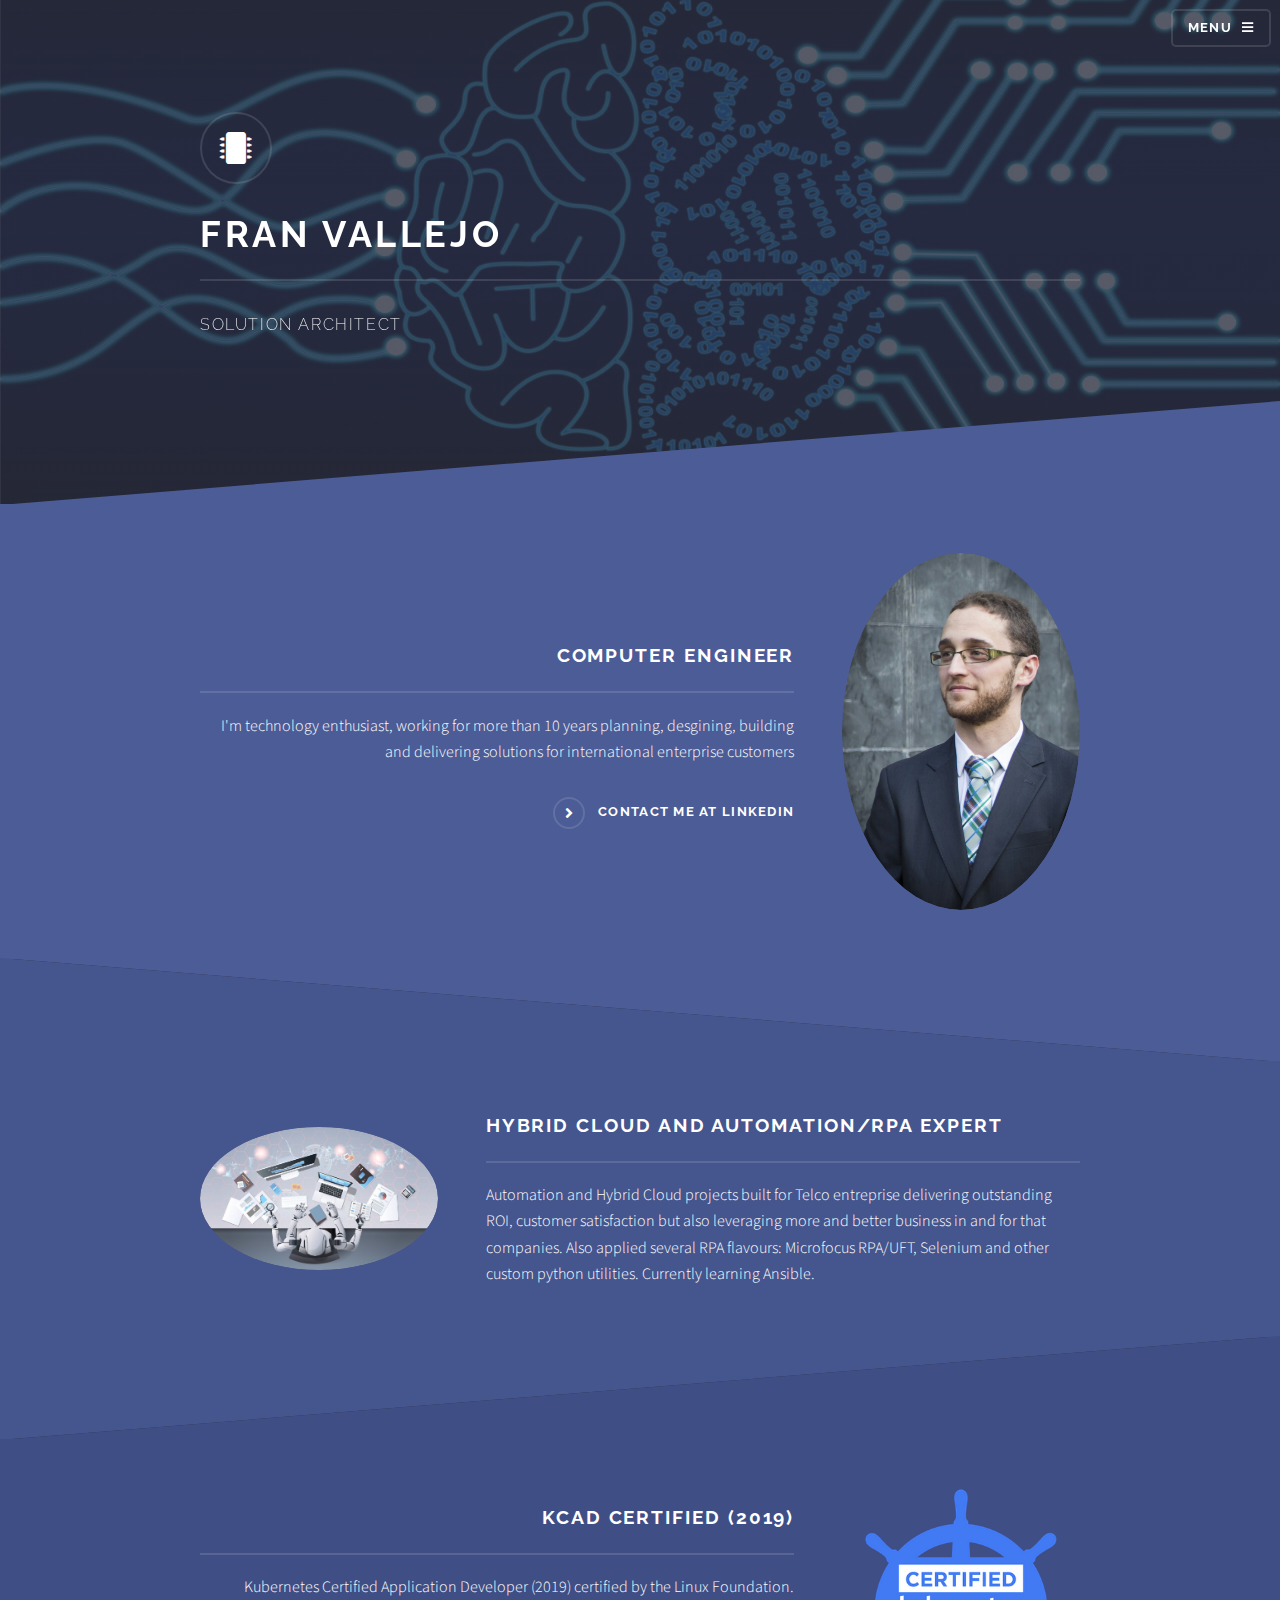
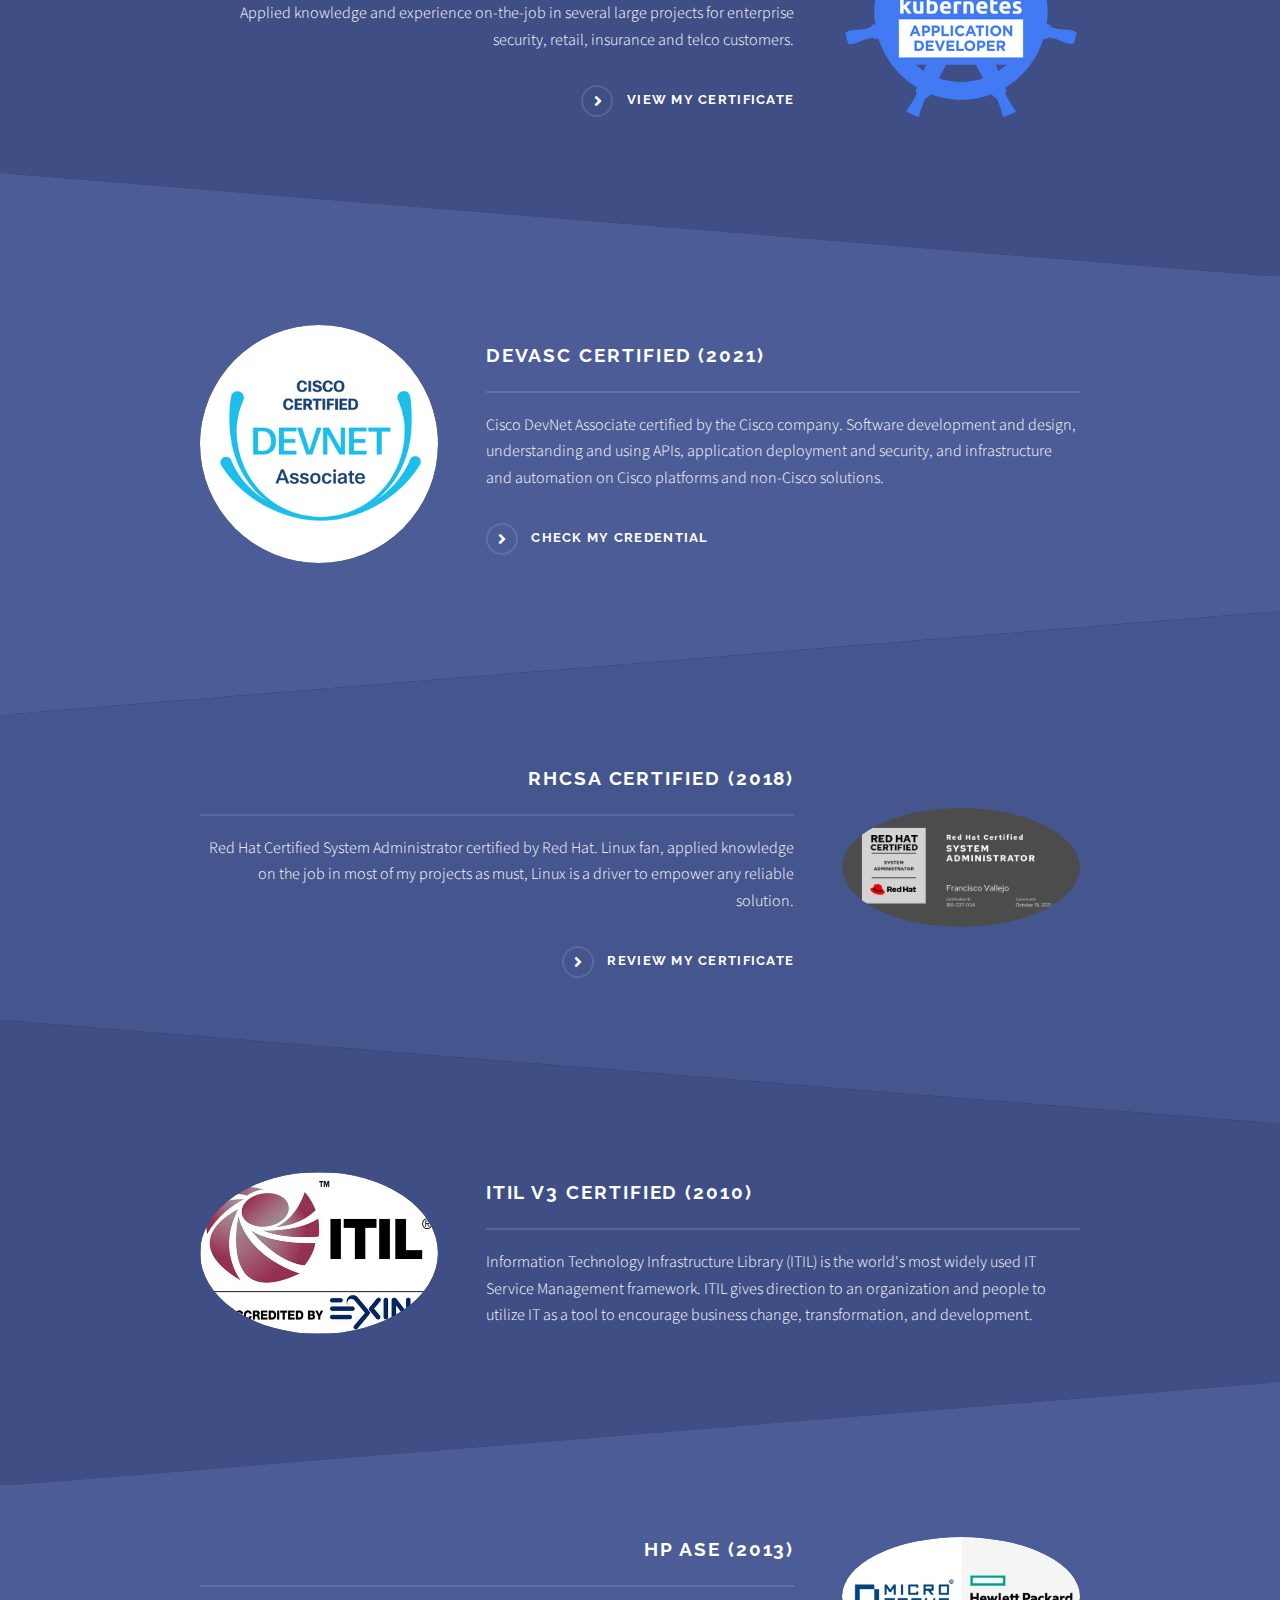
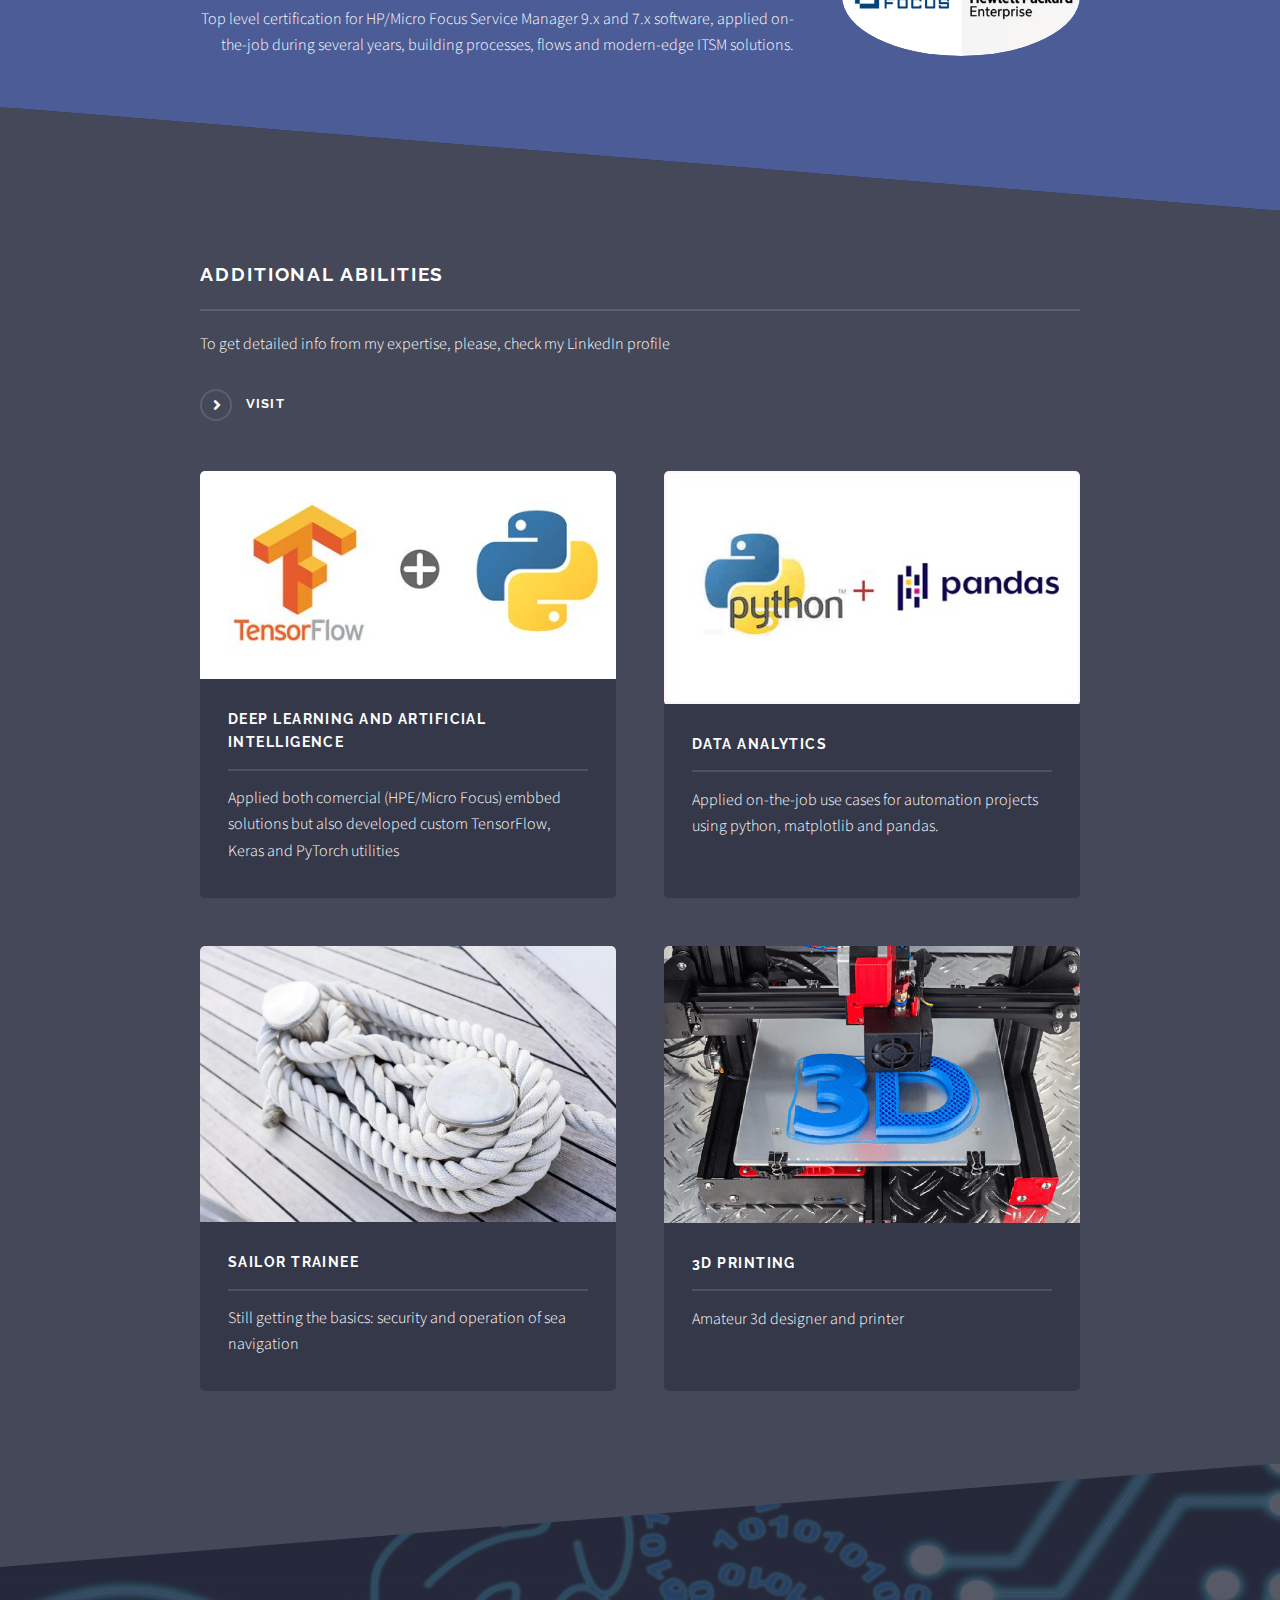
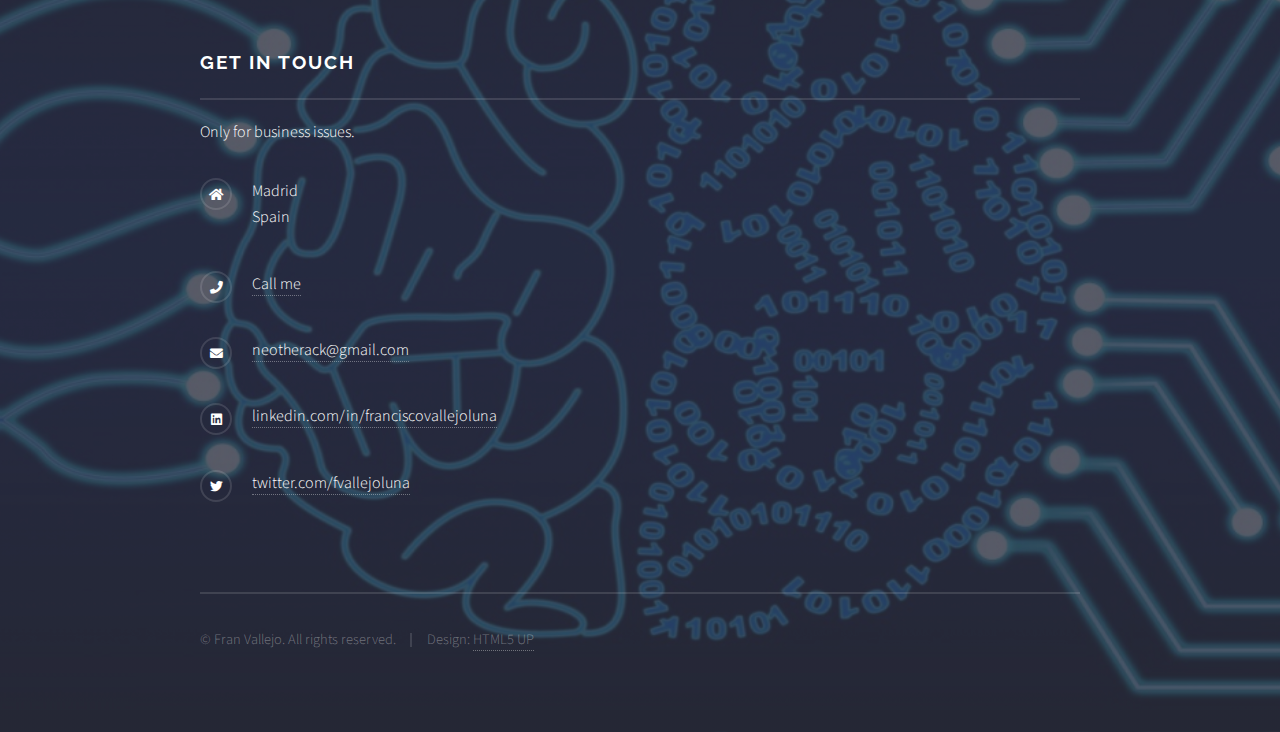
==== commit 5cf9a350: "first version for v2" ====
--- a/index.html
+++ b/index.html
@@ -1,298 +1,197 @@
-<!--
-Author: W3layouts
-Author URL: http://w3layouts.com
-License: Creative Commons Attribution 3.0 Unported
-License URL: http://creativecommons.org/licenses/by/3.0/
--->
-<!DOCTYPE html>
-<html lang="en">
-<head>
-<title>Fran Vallejo</title>
-<!-- custom-theme -->
-<meta name="viewport" content="width=device-width, initial-scale=1">
-<meta http-equiv="Content-Type" content="text/html; charset=utf-8" />
-<meta name="keywords" content="Fran Vallejo Luna website 2018" />
-<script type="application/x-javascript"> addEventListener("load", function() { setTimeout(hideURLbar, 0); }, false);
-		function hideURLbar(){ window.scrollTo(0,1); } </script>
-<!-- //custom-theme -->
-<!--stylesheet-->
-<link href="css/bootstrap.css" rel="stylesheet" type="text/css" media="all" />
-<link href="css/style.css" rel="stylesheet" type="text/css" media="all" />
-<!--stylesheet-->
-<!-- js -->
-<script src="js/jquery-1.11.1.min.js"></script>
-
-<!-- //js -->
-<!-- font-awesome-icons -->
-<link href="css/font-awesome.css" type="text/css" rel="stylesheet"> 
-<!-- //font-awesome-icons -->
-<!--online fonts-->
-<link href="//fonts.googleapis.com/css?family=Josefin+Sans:100,100i,300,300i,400,400i,600,600i,700,700i" rel="stylesheet">
-<link href="//fonts.googleapis.com/css?family=Open+Sans:300,300i,400,400i,600,600i,700,700i,800,800i" rel="stylesheet">
-<link href="//fonts.googleapis.com/css?family=Lato:100,100i,300,300i,400,400i,700,700i,900,900i" rel="stylesheet">
-<!--//online fonts-->
-</head>
-<body>
-<!--Header section starts here-->
-<nav class="navbar navbar-default ">
-  <div class="container-fluid header-section w3l">
-    <!-- Brand and toggle get grouped for better mobile display -->
-    <div class="navbar-header w3">
-      <button type="button" class="navbar-toggle collapsed" data-toggle="collapse" data-target="#bs-example-navbar-collapse-1" aria-expanded="false">
-        <span class="sr-only">Toggle navigation</span>
-        <span class="icon-bar"></span>
-        <span class="icon-bar"></span>
-        <span class="icon-bar"></span>
-      </button>
-	 <a class="navbar-brand logo w3-layouts" href="index.html">
-	  <h1><span class="head w3l">F</span>ran <span class="head">V</span>allejo</h1>
-	 </a>
-	 </div>
-	 <!-- Collect the nav links, forms, and other content for toggling -->
-    <div class="collapse navbar-collapse header" id="bs-example-navbar-collapse-1">
-      <ul class="nav navbar-nav list w3">
-        <li><a href="index.html" class="active">Home</a></li>
-        <li><a href="#about" class="scroll">About me</a></li>
-        <li><a href="#services" class="scroll">Work experience</a></li>
-		<li><a href="#contact" class="scroll">Contact me</a></li>
-	 </ul>
-	 <ul class="list-right w3l">
-	    <li><i class="fa fa-envelope-o list-icon" aria-hidden="true"></i><a href="mailto:neotherack@gmail.com">neotherack@gmail.com</a></li>
-	    <li><i class="fa fa-phone list-icon" aria-hidden="true"></i> <span>+34 647 45 44 66</span></li>	
-	 </ul>
-	 </div><!-- /.navbar-collapse -->
-  </div><!-- /.container-fluid -->
-</nav>
-<!--//banner section starts here-->
-    <!-- Slider  -->
-    <div class="callbacks_container w3-layouts">
-      <ul class="rslides callbacks callbacks1 agileits" id="slider4">
-        <li id="callbacks1_s1" class="" style="float: none; position: absolute; opacity: 0; z-index: 1; display: list-item; transition: opacity 500ms ease-in-out;">
-          <img src="images/1.jpg" alt="home" />
-		  <div class="caption text-center"><h3>Computer Engineering.</h3> <p>"Code is like humor. When you have to explain it, it’s bad." - Cory House</p></div>
-        </li>
-        <li id="callbacks1_s2" class="callbacks1_on" style="float: left; position: relative; opacity: 1; z-index: 2; display: list-item; transition: opacity 500ms ease-in-out;">
-          <img src="images/2.jpg" alt="home" />
-          <div class="caption text-center"><h3>Computer Engineering.</h3><p>"Simplicity is the soul of efficiency." – Austin Freeman</p></div>
-        </li>
-      </ul>
-	  		<a href="#" class="callbacks_nav callbacks1_nav prev">Previous</a><a href="#" class="callbacks_nav callbacks1_nav next">Next</a>
-    </div>
-     <!-- /Slider  -->
-    <!--//banner-->
-  <!--About section starts here-->
-  <section class="about agileits" id="about">
-  <div class="container">
-    <div class="about-head text-center wthree"><h3>About me</h3></div>
-	    <div class="about-section-grids ts_w3layouts">
-	      <div class="about-grids agile text-center col-md-4 col-sm-4 col-xs-6">
-	        <h4>University Bachelor</h4>
-	         <p>Computer Engineering at University of León (Spain) in 2009.</p>
-	      </div>
-		  <div class="about-grids agile text-center col-md-4 col-sm-4 col-xs-6">
-	        <h4>ITIL v3 Foundation certificate</h4>
-	         <p>Certified in 2010, applying this knowledge in the job last seven years.</p>
-	      </div>
-		  <div class="about-grids  agile text-center col-md-4 col-sm-4 col-xs-6">
-	        <h4>HP Service Manager 7.x Accredited Integration Specialist certificate</h4>
-	         <p>Certified in 2010, this was my everyday work until SM9.x was released.</p>
-	      </div>
-		  <div class="about-grids agile text-center col-md-4 col-sm-4 col-xs-6">
-	        <h4>HP Service Manager 9.x Accredited Systems Engineer certificate</h4>
-	         <p>Certified in 2013, my everyday work.</p>
-	      </div>
-		  <div class="about-grids agile text-center col-md-4 col-sm-4 col-xs-6">
-	        <h4>Artifial Inteligence</h4>
-	         <p>AI expert, working with AI applied to ITSM software</p>
-	      </div>
-		  <div class="about-grids agile text-center col-md-4 col-sm-4 col-xs-6">
-	        <h4>Big Data</h4>
-	         <p>MongoDB and Micro Focus Idol and Vertica, used to work with AI systems.</p>
-	      </div>
-		  <div class="about-grids agile text-center col-md-4 col-sm-4 col-xs-6">
-	        <h4>Open source</h4>
-	         <p>I'm a open source tech and linux fan, always learning and trying new staff.</p>
-	      </div>
-		  <div class="about-grids agile text-center col-md-4 col-sm-4 col-xs-6">
-	        <h4>Docker / Kubernetes tech</h4>
-	         <p>Applied on the job always for ITSM technologies</p>
-	      </div>
-		  <div class="about-grids agile text-center col-md-4 col-sm-4 col-xs-6">
-	        <h4>3D printing</h4>
-	         <p>Only at home hobby, light 3D designer but heavy 3D printer. </p>
-	      </div>
-		   <div class="clearfix"></div>
-		</div>
-	  </div>	
-	 
-  </section>
-  <!--/About section ends here-->
-   <!--services section starts here-->
-   <section class="service-section  agileits" id="services">
-      <div class="services-head text-center"><h3>Work experience</h3></div>
-     <div class="service-head">
-	    <div class="container">	
-	     <div class="service text-center w3_agileits">
-			 <h2>Follow me</h2>
-			 <p>My Linkedin profile <a href="https://es.linkedin.com/in/franciscovallejoluna">here</a>.</p>
-	     </div>
-		 </div>
-      </div>
-	 <div class="container">
-	   <div class="service-grids agile">
-	     <div class="service-grid agileits_w3layouts ">
-		     <div class="img4 col-md-3 col-sm-6 col-xs-6"></div>
-	          <div class="service-text text-center col-md-3 col-sm-6 col-xs-6"><h5>Micro Focus Spain</h5> <p>I began at HP SW which later spin into HPE SW. Recenty turned into Microfocus Spain (Entco SW Spain)</p></div>
-		     <div class="img5 col-md-3 col-sm-6 col-xs-6"></div>
-	         <div class="service-text text-center col-md-3 col-sm-6 col-xs-6"><h5>Linux fan. </h5><p>Getting ready for Linux certification, working every day with RHEL/CentOS and Ubuntu servers</p></div>
-         	<div class="service-text text-center col-md-3  col-sm-6 col-xs-6"><h5>Cross-tech expert. </h5><p>My job get me through many technologies: scripting, databases, networking, storage, security...</p></div>
-			 <div class="img6 col-md-3 col-sm-6 col-xs-6"></div>
-		      <div class="service-text text-center col-md-3  col-sm-6 col-xs-6"><h5>New technologies.</h5><p>I'm always studying on my own: big data, neural networks, machine learning, container techs, etc.</p></div>
-			  <div class="img7 col-md-3 col-sm-6 col-xs-6"></div>
-			   <div class="clearfix"></div>
-	      </div>
-		 </div>
-	</div>
-	  
-</section>
-   <!--//services section ends here-->
-  <!--contact-->
-  <section class="contact agileinfo" id="contact">
-		<div class="contact-head text-center agile"><h3>Contact Me</h3> </div>
-        <div class="container">
-		<div class="contact-head  agile">
-			<div class="contact-left col-md-6 agileits">
-				<h4>Get in touch</h4>
-				<p>Please, send me an email to <a href="mailto:neotherack@gmail.com">neotherack@gmail.com</a> . <br>
-				   or send me a Whatsapp message, phone calls only for urgent issues! <br>
-				   Find me at Linkedin <a href="https://es.linkedin.com/in/franciscovallejoluna">here</a>. <br>
-				   Follow me on Twitter <a href="https://twitter.com/fvallejoluna">here</a>.</p>
-				<!--form action="#" method="post">
-				  <div class="form-group">
-						 <input type="text" class="form-control"  name="first name" placeholder="First name*" required="" />
-						 <input type="text" class="form-control lname"  name="Last name" placeholder="Last name*" required="" />
-						 <input type="email" class="form-control"  name="Email address" placeholder="Email address*" required="" />
-						<input type="text" class="form-control lname" name="Phone number" placeholder="Phone number" required="" />
-					  </div>
-					 <textarea  class="form-control" placeholder="Message" required=""></textarea>
-					 <input type="submit" class="form-control" value="send" />
-				 </form-->
-			 </div>		
-		     </div>		
-			 <div class="col-md-4 col-md-offset-2 col-sm-6 contact-right w3_agileits">
-					<h4>Contact Info</h4>
-					 <div class="address">
-						<div class="row address-desc agile">
-						 <div class="col-md-4 w3">
-							  <span>Address : </span>
-						 </div>
-						 <div class="col-md-7 col-md-pull-1 w3">	
-							<p>Madrid. <br> Spain.</p>
-						 </div> 
-							 <div class="clearfix"></div> 
-						</div>	
-						<div class="row address-desc agile">
-						   <div class="col-md-4 w3 ">
-							   <span>Phone : </span>
-						   </div>
-						   <div class="col-md-7 col-md-pull-1 w3">	
-							 <p>+34 647 45 44 66</p>
-						   </div> 
-						    <div class="clearfix"></div> 
-						 </div> 
-						 
-					</div>
-				</div>
-		   </div>
-	  	</section>  
-  <!--//contact-->
-   <!--Footer-->
-   <section class="footer agileits">
-    <div class="footer-left col-xs-10 w3_agile">
-		 <p id="fechaMolona">XX CARGAR DATOS XXX</p>
-		  
-	</div>
-	<div class="footer-right  col-md-6  col-sm-4  col-xs-2 w3_agile">
-	 <ul class="list-icons">
-		<!--
-		  <li><a href="#" class="icon w3"><i class="fa fa-twitter" aria-hidden= "true" ></i></a></li>
-		  <li><a href="#" class="icon w3"><i class="fa fa-facebook" aria-hidden="true"></i></a></li>
-		  <li><a href="#" class="icon w3"><i class="fa fa-google-plus" aria-hidden="true"></i></a></li>
-		  <li><a href="#" class="icon w3"><i class="fa fa-linkedin" aria-hidden="true"></i></a></li>
-		 -->
-	  </ul>
-	<div class="clear-fix"></div>
-	</div>	
-		  
-	</section>
-   <!--//Footer-->
-   <!-- Gallery-plugin -->
-<script src="js/jquery.mobile.custom.min.js"></script>
-<script src="js/jquery.cm-overlay.js"></script>
-		<script>
-			$(document).ready(function(){
-				$('.cm-overlay').cmOverlay();
-			});
-		</script>
-<!-- //Gallery-plugin -->
-<!-- Banner-plugin -->
-<script src="js/responsiveslides.min.js"></script>
-<script>
-// You can also use "$(window).load(function() {"
-$(function () {
-  // Slider
-  $("#slider4").responsiveSlides({
-	auto:false,
-	pager: false,
-	nav: true,
-	speed: 500,
-	namespace: "callbacks",
-	before: function () {
-	  $('.events').append("<li>before event fired.</li>");
-	},
-	after: function () {
-	  $('.events').append("<li>after event fired.</li>");
-	}
-  });
-
-});
-</script>
-<!-- //Banner-plugin -->
-   <!-- start-smooth-scrolling -->
-<script type="text/javascript" src="js/move-top.js"></script>
-<script type="text/javascript" src="js/easing.js"></script>
-<script type="text/javascript">
-	var d = new Date();
-	var n = d.getFullYear();
-	document.getElementById("fechaMolona").innerHTML = "Francisco Vallejo - "+n+". You are not allowed to use info in this website for any reason other than professional contact";
-</script>
-<script type="text/javascript">
-	jQuery(document).ready(function($) {
-		$(".scroll").click(function(event){		
-			event.preventDefault();
-			$('html,body').animate({scrollTop:$(this.hash).offset().top},1000);
-		});
-	});
-</script>
-<!-- start-smooth-scrolling -->
-<!-- here stars scrolling icon -->
-	<script type="text/javascript">
-		$(document).ready(function() {
-			/*
-				var defaults = {
-				containerID: 'toTop', // fading element id
-				containerHoverID: 'toTopHover', // fading element hover id
-				scrollSpeed: 1200,
-				easingType: 'linear' 
-				};
-			*/
-								
-			$().UItoTop({ easingType: 'easeOutQuart' });
-								
-			});
-	</script>
-<!-- //here ends scrolling icon -->
-<script src="js/bootstrap.js"></script>
-<script src="js/SmoothScroll.min.js"></script>
-</body>
-</html>
+<!DOCTYPE HTML>
+<html>
+	<head>
+		<title>Fran Vallejo | Solution Architect</title>
+		<meta charset="utf-8" />
+		<meta name="viewport" content="width=device-width, initial-scale=1, user-scalable=no" />
+		<link rel="stylesheet" href="assets/css/main.css" />
+		<noscript><link rel="stylesheet" href="assets/css/noscript.css" /></noscript>
+	</head>
+	<body class="is-preload">
+
+		<!-- Page Wrapper -->
+			<div id="page-wrapper">
+
+				<!-- Header -->
+					<header id="header" class="alt">
+						<h1><a href="index.html">Fran Vallejo | Solution Architect</a></h1>
+						<nav>
+							<a href="#menu">Menu</a>
+						</nav>
+					</header>
+
+				<!-- Menu -->
+					<nav id="menu">
+						<div class="inner">
+							<h2>Menu</h2>
+							<ul class="links">
+								<li><a href="#header">Top</a></li>
+								<li><a href="#one">Profile</a></li>
+								<li><a href="#two">Certifications</a></li>
+								<li><a href="#eight">Other abilities</a></li>
+								<li><a href="#footer">Contact</a></li>
+							</ul>
+							<a href="#" class="close">Close</a>
+						</div>
+					</nav>
+
+				<!-- Banner -->
+					<section id="banner">
+						<div class="inner">
+							<div class="logo"><span class="icon"><i class="fas fa-microchip"></i></span></div>
+							<h2>Fran Vallejo</h2>
+							<p>Solution Architect</p>
+						</div>
+					</section>
+
+				<!-- Wrapper -->
+					<section id="wrapper">
+
+						<!-- One -->
+							<section id="one" class="wrapper spotlight style1">
+								<div class="inner">
+									<a href="#one" class="image"><img src="images/pic01.jpg" alt="" /></a>
+									<div class="content">
+										<h2 class="major">Computer Engineer</h2>
+										<p>I'm technology enthusiast, working for more than 10 years planning, desgining, building and delivering solutions for international enterprise customers</p>
+										<a href="https://www.linkedin.com/in/franciscovallejoluna/" class="special" target="_blank">Contact me at LinkedIn</a>
+									</div>
+								</div>
+							</section>
+
+						<!-- Two -->
+							<section id="two" class="wrapper alt spotlight style2">
+								<div class="inner">
+									<a href="#two" class="image"><img src="images/pic02.jpg" alt="" /></a>
+									<div class="content">
+										<h2 class="major">Hybrid cloud and Automation/RPA expert</h2>
+										<p>Automation and Hybrid Cloud projects built for Telco entreprise delivering outstanding ROI, customer satisfaction but also leveraging more and better business in and for that companies. Also applied several RPA flavours: Microfocus RPA/UFT, Selenium and other custom python utilities. Currently learning Ansible.</p>
+									</div>
+								</div>
+							</section>
+
+						<!-- Three -->
+							<section id="three" class="wrapper spotlight style3">
+								<div class="inner">
+									<a href="https://www.credly.com/badges/14ada7d1-3ed7-4157-a3b7-c0df9effa2a7" class="image"><img src="images/pic03.jpg" alt="" /></a>
+									<div class="content">
+										<h2 class="major">KCAD certified (2019)</h2>
+										<p>Kubernetes Certified Application Developer (2019) certified by the Linux Foundation. Applied knowledge and experience on-the-job in several large projects for enterprise security, retail, insurance and telco customers.</p>
+										<a href="https://www.credly.com/badges/14ada7d1-3ed7-4157-a3b7-c0df9effa2a7" class="special">View my certificate</a>
+									</div>
+								</div>
+							</section>
+							
+						<!-- Four -->
+							<section id="four" class="wrapper alt spotlight style1">
+								<div class="inner">
+									<a href="https://www.credly.com/badges/5aa0ef87-d9da-46a5-b35c-ed1e7c452a7a" class="image"><img src="images/pic04.jpg" alt="" /></a>
+									<div class="content">
+										<h2 class="major">DevAsc certified (2021)</h2>
+										<p>Cisco DevNet Associate certified by the Cisco company. Software development and design, understanding and using APIs, application deployment and security, and infrastructure and automation on Cisco platforms and non-Cisco solutions.</p>
+										<a href="https://www.credly.com/badges/5aa0ef87-d9da-46a5-b35c-ed1e7c452a7a" class="special">Check my credential</a>
+									</div>
+								</div>
+							</section>
+							
+						<!-- Five -->
+							<section id="five" class="wrapper spotlight style2">
+								<div class="inner">
+									<a href="https://rhtapps.redhat.com/certifications/badge/verify/ANYOE75VAUBZJJMHKWC4UR5ZSQAEQU3CUPSQX2KSDXT6RW46LQ3T7ULZ55KZZ56SKO7EQ3ETTLYZQ4U5NQYTCNA62RUWOCM34WWBUYQ=" class="image"><img src="images/pic05.jpg" alt="" /></a>
+									<div class="content">
+										<h2 class="major">RHCSA certified (2018)</h2>
+										<p>Red Hat Certified System Administrator certified by Red Hat. Linux fan, applied knowledge on the job in most of my projects as must, Linux is a driver to empower any reliable solution.</p>
+										<a href="https://rhtapps.redhat.com/certifications/badge/verify/ANYOE75VAUBZJJMHKWC4UR5ZSQAEQU3CUPSQX2KSDXT6RW46LQ3T7ULZ55KZZ56SKO7EQ3ETTLYZQ4U5NQYTCNA62RUWOCM34WWBUYQ=" class="special">Review my certificate</a>
+									</div>
+								</div>
+							</section>
+							
+						<!-- Six -->
+							<section id="six" class="wrapper alt spotlight style3">
+								<div class="inner">
+									<a href="#six" class="image"><img src="images/pic06.jpg" alt="" /></a>
+									<div class="content">
+										<h2 class="major">ITIL v3 certified (2010)</h2>
+										<p>Information Technology Infrastructure Library (ITIL) is the world's most widely used IT Service Management framework. ITIL gives direction to an organization and people to utilize IT as a tool to encourage business change, transformation, and development.</p>
+									</div>
+								</div>
+							</section>
+							
+						<!-- Seven -->
+							<section id="seven" class="wrapper spotlight style1">
+								<div class="inner">
+									<a href="#seven" class="image"><img src="images/pic07.jpg" alt="" /></a>
+									<div class="content">
+										<h2 class="major">HP ASE (2013)</h2>
+										<p>Top level certification for HP/Micro Focus Service Manager 9.x and 7.x software, applied on-the-job during several years, building processes, flows and modern-edge ITSM solutions.</p>
+									</div>
+								</div>
+							</section>
+
+						<!-- Eight -->
+							<section id="eight" class="wrapper alt style4">
+								<div class="inner">
+									<h2 class="major">Additional abilities</h2>
+									<p>To get detailed info from my expertise, please, check my LinkedIn profile</p>
+									<a href="https://www.linkedin.com/in/franciscovallejoluna/" class="special" target="_blank">Visit</a>
+									<section class="features">
+										<article>
+											<a href="#" class="image"><img src="images/pic08.jpg" alt="" /></a>
+											<h3 class="major">Deep Learning and Artificial Intelligence</h3>
+											<p>Applied both comercial (HPE/Micro Focus) embbed solutions but also developed custom TensorFlow, Keras and PyTorch utilities</p>
+										</article>
+										<article>
+											<a href="#" class="image"><img src="images/pic09.jpg" alt="" /></a>
+											<h3 class="major">Data Analytics</h3>
+											<p>Applied on-the-job use cases for automation projects using python, matplotlib and pandas.</p>
+										</article>
+										<article>
+											<a href="#" class="image"><img src="images/pic10.jpg" alt="" /></a>
+											<h3 class="major">Sailor trainee</h3>
+											<p>Still getting the basics: security and operation of sea navigation</p>
+										</article>
+										<article>
+											<a href="#" class="image"><img src="images/pic11.jpg" alt="" /></a>
+											<h3 class="major">3D printing</h3>
+											<p>Amateur 3d designer and printer</p>
+										</article>
+									</section>
+								</div>
+							</section>
+
+					</section>
+
+				<!-- Footer -->
+					<section id="footer">
+						<div class="inner">
+							<h2 class="major">Get in touch</h2>
+							<p>Only for business issues.</p>
+							
+							<ul class="contact">
+								<li class="icon solid fa-home">
+									Madrid<br />
+									Spain
+								</li>
+								<li class="icon solid fa-phone"><a href="tel:+34647454466">Call me</a></li>
+								<li class="icon solid fa-envelope"><a href="mailto:neotherack@gmail">neotherack@gmail.com</a></li>
+								<li class="icon brands fa-linkedin"><a href="https://www.linkedin.com/in/franciscovallejoluna">linkedin.com/in/franciscovallejoluna</a></li>
+								<li class="icon brands fa-twitter"><a href="https://twitter.com/fvallejoluna">twitter.com/fvallejoluna</a></li>
+							</ul>
+							<ul class="copyright">
+								<li>&copy; Fran Vallejo. All rights reserved.</li><li>Design: <a href="http://html5up.net">HTML5 UP</a></li>
+							</ul>
+						</div>
+					</section>
+
+			</div>
+
+		<!-- Scripts -->
+			<script src="assets/js/jquery.min.js"></script>
+			<script src="assets/js/jquery.scrollex.min.js"></script>
+			<script src="assets/js/browser.min.js"></script>
+			<script src="assets/js/breakpoints.min.js"></script>
+			<script src="assets/js/util.js"></script>
+			<script src="assets/js/main.js"></script>
+
+	</body>
+</html>
--- a/assets/css/main.css
+++ b/assets/css/main.css
@@ -0,0 +1,4156 @@
+@import url(fontawesome-all.min.css);
+@import url("https://fonts.googleapis.com/css?family=Raleway:200,700|Source+Sans+Pro:300,600,300italic,600italic");
+
+/*
+	Solid State by HTML5 UP
+	html5up.net | @ajlkn
+	Free for personal and commercial use under the CCA 3.0 license (html5up.net/license)
+*/
+
+html, body, div, span, applet, object,
+iframe, h1, h2, h3, h4, h5, h6, p, blockquote,
+pre, a, abbr, acronym, address, big, cite,
+code, del, dfn, em, img, ins, kbd, q, s, samp,
+small, strike, strong, sub, sup, tt, var, b,
+u, i, center, dl, dt, dd, ol, ul, li, fieldset,
+form, label, legend, table, caption, tbody,
+tfoot, thead, tr, th, td, article, aside,
+canvas, details, embed, figure, figcaption,
+footer, header, hgroup, menu, nav, output, ruby,
+section, summary, time, mark, audio, video {
+	margin: 0;
+	padding: 0;
+	border: 0;
+	font-size: 100%;
+	font: inherit;
+	vertical-align: baseline;}
+
+article, aside, details, figcaption, figure,
+footer, header, hgroup, menu, nav, section {
+	display: block;}
+
+body {
+	line-height: 1;
+}
+
+ol, ul {
+	list-style: none;
+}
+
+blockquote, q {
+	quotes: none;
+}
+
+	blockquote:before, blockquote:after, q:before, q:after {
+		content: '';
+		content: none;
+	}
+
+table {
+	border-collapse: collapse;
+	border-spacing: 0;
+}
+
+body {
+	-webkit-text-size-adjust: none;
+}
+
+mark {
+	background-color: transparent;
+	color: inherit;
+}
+
+input::-moz-focus-inner {
+	border: 0;
+	padding: 0;
+}
+
+input, select, textarea {
+	-moz-appearance: none;
+	-webkit-appearance: none;
+	-ms-appearance: none;
+	appearance: none;
+}
+
+/* Basic */
+
+	@-ms-viewport {
+		width: device-width;
+	}
+
+	body {
+		-ms-overflow-style: scrollbar;
+	}
+
+	@media screen and (max-width: 480px) {
+
+		html, body {
+			min-width: 320px;
+		}
+
+	}
+
+	html {
+		box-sizing: border-box;
+	}
+
+	*, *:before, *:after {
+		box-sizing: inherit;
+	}
+
+	body {
+		background-color: #2e3141;
+		background-image: linear-gradient(to top, rgba(46, 49, 65, 0.8), rgba(46, 49, 65, 0.8)), url("../../images/bg.jpg");
+		background-size: auto,+ cover;
+		background-attachment: fixed,+ fixed;
+		background-position: center,+ center;
+	}
+
+		body.is-preload *, body.is-preload *:before, body.is-preload *:after {
+			-moz-animation: none !important;
+			-webkit-animation: none !important;
+			-ms-animation: none !important;
+			animation: none !important;
+			-moz-transition: none !important;
+			-webkit-transition: none !important;
+			-ms-transition: none !important;
+			transition: none !important;
+		}
+
+/* Type */
+
+	body, input, select, textarea {
+		color: #ffffff;
+		font-family: "Source Sans Pro", Helvetica, sans-serif;
+		font-size: 16.5pt;
+		font-weight: 300;
+		line-height: 1.65;
+	}
+
+		@media screen and (max-width: 1680px) {
+
+			body, input, select, textarea {
+				font-size: 13pt;
+			}
+
+		}
+
+		@media screen and (max-width: 1280px) {
+
+			body, input, select, textarea {
+				font-size: 12pt;
+			}
+
+		}
+
+		@media screen and (max-width: 980px) {
+
+			body, input, select, textarea {
+				font-size: 12pt;
+			}
+
+		}
+
+		@media screen and (max-width: 736px) {
+
+			body, input, select, textarea {
+				font-size: 12pt;
+			}
+
+		}
+
+		@media screen and (max-width: 480px) {
+
+			body, input, select, textarea {
+				font-size: 12pt;
+			}
+
+		}
+
+	a {
+		-moz-transition: color 0.2s ease-in-out, border-bottom-color 0.2s ease-in-out;
+		-webkit-transition: color 0.2s ease-in-out, border-bottom-color 0.2s ease-in-out;
+		-ms-transition: color 0.2s ease-in-out, border-bottom-color 0.2s ease-in-out;
+		transition: color 0.2s ease-in-out, border-bottom-color 0.2s ease-in-out;
+		border-bottom: dotted 1px rgba(255, 255, 255, 0.35);
+		color: #ffffff;
+		text-decoration: none;
+	}
+
+		a:hover {
+			border-bottom-color: transparent;
+			color: #ffffff !important;
+		}
+
+		a.special:not(.button) {
+			text-decoration: none;
+			border-bottom: 0;
+			display: block;
+			font-family: Raleway, Helvetica, sans-serif;
+			font-size: 0.8em;
+			font-weight: 700;
+			letter-spacing: 0.1em;
+			margin: 0 0 2em 0;
+			text-transform: uppercase;
+		}
+
+			a.special:not(.button):before {
+				-moz-osx-font-smoothing: grayscale;
+				-webkit-font-smoothing: antialiased;
+				display: inline-block;
+				font-style: normal;
+				font-variant: normal;
+				text-rendering: auto;
+				line-height: 1;
+				text-transform: none !important;
+				font-family: 'Font Awesome 5 Free';
+				font-weight: 900;
+			}
+
+			a.special:not(.button):before {
+				-moz-transition: background-color 0.2s ease-in-out;
+				-webkit-transition: background-color 0.2s ease-in-out;
+				-ms-transition: background-color 0.2s ease-in-out;
+				transition: background-color 0.2s ease-in-out;
+				border-radius: 100%;
+				border: solid 2px rgba(255, 255, 255, 0.125);
+				content: '\f105';
+				display: inline-block;
+				font-size: 1.25em;
+				height: 2em;
+				line-height: 1.75em;
+				margin-right: 0.85em;
+				text-align: center;
+				text-indent: 0.15em;
+				vertical-align: middle;
+				width: 2em;
+			}
+
+			a.special:not(.button):hover:before {
+				background-color: rgba(255, 255, 255, 0.025);
+			}
+
+			a.special:not(.button):active:before {
+				background-color: rgba(255, 255, 255, 0.075);
+			}
+
+	strong, b {
+		color: #ffffff;
+		font-weight: 600;
+	}
+
+	em, i {
+		font-style: italic;
+	}
+
+	p {
+		margin: 0 0 2em 0;
+	}
+
+	h1, h2, h3, h4, h5, h6 {
+		color: #ffffff;
+		font-family: Raleway, Helvetica, sans-serif;
+		font-weight: 700;
+		letter-spacing: 0.1em;
+		margin: 0 0 1em 0;
+		text-transform: uppercase;
+	}
+
+		h1 a, h2 a, h3 a, h4 a, h5 a, h6 a {
+			color: inherit;
+			text-decoration: none;
+			border-bottom: 0;
+		}
+
+		h1 span, h2 span, h3 span, h4 span, h5 span, h6 span {
+			font-weight: 200;
+		}
+
+		h1.major, h2.major, h3.major, h4.major, h5.major, h6.major {
+			padding-bottom: 1em;
+			border-bottom: solid 2px rgba(255, 255, 255, 0.125);
+		}
+
+	h2 {
+		font-size: 1.2em;
+	}
+
+	h3 {
+		font-size: 0.9em;
+	}
+
+	h4 {
+		font-size: 0.7em;
+	}
+
+	h5 {
+		font-size: 0.7em;
+	}
+
+	h6 {
+		font-size: 0.7em;
+	}
+
+	@media screen and (max-width: 736px) {
+
+		h2 {
+			font-size: 1em;
+		}
+
+		h3 {
+			font-size: 0.8em;
+		}
+
+	}
+
+	sub {
+		font-size: 0.8em;
+		position: relative;
+		top: 0.5em;
+	}
+
+	sup {
+		font-size: 0.8em;
+		position: relative;
+		top: -0.5em;
+	}
+
+	blockquote {
+		border-left: solid 4px rgba(255, 255, 255, 0.125);
+		font-style: italic;
+		margin: 0 0 2em 0;
+		padding: 0.5em 0 0.5em 2em;
+	}
+
+	code {
+		background: rgba(255, 255, 255, 0.025);
+		border-radius: 5px;
+		border: solid 2px rgba(255, 255, 255, 0.125);
+		font-family: "Courier New", monospace;
+		font-size: 0.9em;
+		margin: 0 0.25em;
+		padding: 0.25em 0.65em;
+	}
+
+	pre {
+		-webkit-overflow-scrolling: touch;
+		font-family: "Courier New", monospace;
+		font-size: 0.9em;
+		margin: 0 0 2em 0;
+	}
+
+		pre code {
+			display: block;
+			line-height: 1.75em;
+			padding: 1em 1.5em;
+			overflow-x: auto;
+		}
+
+	hr {
+		border: 0;
+		border-bottom: solid 2px rgba(255, 255, 255, 0.125);
+		margin: 2.5em 0;
+	}
+
+		hr.major {
+			margin: 4em 0;
+		}
+
+	.align-left {
+		text-align: left;
+	}
+
+	.align-center {
+		text-align: center;
+	}
+
+	.align-right {
+		text-align: right;
+	}
+
+/* Row */
+
+	.row {
+		display: flex;
+		flex-wrap: wrap;
+		box-sizing: border-box;
+		align-items: stretch;
+	}
+
+		.row > * {
+			box-sizing: border-box;
+		}
+
+		.row.gtr-uniform > * > :last-child {
+			margin-bottom: 0;
+		}
+
+		.row.aln-left {
+			justify-content: flex-start;
+		}
+
+		.row.aln-center {
+			justify-content: center;
+		}
+
+		.row.aln-right {
+			justify-content: flex-end;
+		}
+
+		.row.aln-top {
+			align-items: flex-start;
+		}
+
+		.row.aln-middle {
+			align-items: center;
+		}
+
+		.row.aln-bottom {
+			align-items: flex-end;
+		}
+
+		.row > .imp {
+			order: -1;
+		}
+
+		.row > .col-1 {
+			width: 8.33333%;
+		}
+
+		.row > .off-1 {
+			margin-left: 8.33333%;
+		}
+
+		.row > .col-2 {
+			width: 16.66667%;
+		}
+
+		.row > .off-2 {
+			margin-left: 16.66667%;
+		}
+
+		.row > .col-3 {
+			width: 25%;
+		}
+
+		.row > .off-3 {
+			margin-left: 25%;
+		}
+
+		.row > .col-4 {
+			width: 33.33333%;
+		}
+
+		.row > .off-4 {
+			margin-left: 33.33333%;
+		}
+
+		.row > .col-5 {
+			width: 41.66667%;
+		}
+
+		.row > .off-5 {
+			margin-left: 41.66667%;
+		}
+
+		.row > .col-6 {
+			width: 50%;
+		}
+
+		.row > .off-6 {
+			margin-left: 50%;
+		}
+
+		.row > .col-7 {
+			width: 58.33333%;
+		}
+
+		.row > .off-7 {
+			margin-left: 58.33333%;
+		}
+
+		.row > .col-8 {
+			width: 66.66667%;
+		}
+
+		.row > .off-8 {
+			margin-left: 66.66667%;
+		}
+
+		.row > .col-9 {
+			width: 75%;
+		}
+
+		.row > .off-9 {
+			margin-left: 75%;
+		}
+
+		.row > .col-10 {
+			width: 83.33333%;
+		}
+
+		.row > .off-10 {
+			margin-left: 83.33333%;
+		}
+
+		.row > .col-11 {
+			width: 91.66667%;
+		}
+
+		.row > .off-11 {
+			margin-left: 91.66667%;
+		}
+
+		.row > .col-12 {
+			width: 100%;
+		}
+
+		.row > .off-12 {
+			margin-left: 100%;
+		}
+
+		.row.gtr-0 {
+			margin-top: 0;
+			margin-left: 0em;
+		}
+
+			.row.gtr-0 > * {
+				padding: 0 0 0 0em;
+			}
+
+			.row.gtr-0.gtr-uniform {
+				margin-top: 0em;
+			}
+
+				.row.gtr-0.gtr-uniform > * {
+					padding-top: 0em;
+				}
+
+		.row.gtr-25 {
+			margin-top: 0;
+			margin-left: -0.4375em;
+		}
+
+			.row.gtr-25 > * {
+				padding: 0 0 0 0.4375em;
+			}
+
+			.row.gtr-25.gtr-uniform {
+				margin-top: -0.4375em;
+			}
+
+				.row.gtr-25.gtr-uniform > * {
+					padding-top: 0.4375em;
+				}
+
+		.row.gtr-50 {
+			margin-top: 0;
+			margin-left: -0.875em;
+		}
+
+			.row.gtr-50 > * {
+				padding: 0 0 0 0.875em;
+			}
+
+			.row.gtr-50.gtr-uniform {
+				margin-top: -0.875em;
+			}
+
+				.row.gtr-50.gtr-uniform > * {
+					padding-top: 0.875em;
+				}
+
+		.row {
+			margin-top: 0;
+			margin-left: -1.75em;
+		}
+
+			.row > * {
+				padding: 0 0 0 1.75em;
+			}
+
+			.row.gtr-uniform {
+				margin-top: -1.75em;
+			}
+
+				.row.gtr-uniform > * {
+					padding-top: 1.75em;
+				}
+
+		.row.gtr-150 {
+			margin-top: 0;
+			margin-left: -2.625em;
+		}
+
+			.row.gtr-150 > * {
+				padding: 0 0 0 2.625em;
+			}
+
+			.row.gtr-150.gtr-uniform {
+				margin-top: -2.625em;
+			}
+
+				.row.gtr-150.gtr-uniform > * {
+					padding-top: 2.625em;
+				}
+
+		.row.gtr-200 {
+			margin-top: 0;
+			margin-left: -3.5em;
+		}
+
+			.row.gtr-200 > * {
+				padding: 0 0 0 3.5em;
+			}
+
+			.row.gtr-200.gtr-uniform {
+				margin-top: -3.5em;
+			}
+
+				.row.gtr-200.gtr-uniform > * {
+					padding-top: 3.5em;
+				}
+
+		@media screen and (max-width: 1680px) {
+
+			.row {
+				display: flex;
+				flex-wrap: wrap;
+				box-sizing: border-box;
+				align-items: stretch;
+			}
+
+				.row > * {
+					box-sizing: border-box;
+				}
+
+				.row.gtr-uniform > * > :last-child {
+					margin-bottom: 0;
+				}
+
+				.row.aln-left {
+					justify-content: flex-start;
+				}
+
+				.row.aln-center {
+					justify-content: center;
+				}
+
+				.row.aln-right {
+					justify-content: flex-end;
+				}
+
+				.row.aln-top {
+					align-items: flex-start;
+				}
+
+				.row.aln-middle {
+					align-items: center;
+				}
+
+				.row.aln-bottom {
+					align-items: flex-end;
+				}
+
+				.row > .imp-xlarge {
+					order: -1;
+				}
+
+				.row > .col-1-xlarge {
+					width: 8.33333%;
+				}
+
+				.row > .off-1-xlarge {
+					margin-left: 8.33333%;
+				}
+
+				.row > .col-2-xlarge {
+					width: 16.66667%;
+				}
+
+				.row > .off-2-xlarge {
+					margin-left: 16.66667%;
+				}
+
+				.row > .col-3-xlarge {
+					width: 25%;
+				}
+
+				.row > .off-3-xlarge {
+					margin-left: 25%;
+				}
+
+				.row > .col-4-xlarge {
+					width: 33.33333%;
+				}
+
+				.row > .off-4-xlarge {
+					margin-left: 33.33333%;
+				}
+
+				.row > .col-5-xlarge {
+					width: 41.66667%;
+				}
+
+				.row > .off-5-xlarge {
+					margin-left: 41.66667%;
+				}
+
+				.row > .col-6-xlarge {
+					width: 50%;
+				}
+
+				.row > .off-6-xlarge {
+					margin-left: 50%;
+				}
+
+				.row > .col-7-xlarge {
+					width: 58.33333%;
+				}
+
+				.row > .off-7-xlarge {
+					margin-left: 58.33333%;
+				}
+
+				.row > .col-8-xlarge {
+					width: 66.66667%;
+				}
+
+				.row > .off-8-xlarge {
+					margin-left: 66.66667%;
+				}
+
+				.row > .col-9-xlarge {
+					width: 75%;
+				}
+
+				.row > .off-9-xlarge {
+					margin-left: 75%;
+				}
+
+				.row > .col-10-xlarge {
+					width: 83.33333%;
+				}
+
+				.row > .off-10-xlarge {
+					margin-left: 83.33333%;
+				}
+
+				.row > .col-11-xlarge {
+					width: 91.66667%;
+				}
+
+				.row > .off-11-xlarge {
+					margin-left: 91.66667%;
+				}
+
+				.row > .col-12-xlarge {
+					width: 100%;
+				}
+
+				.row > .off-12-xlarge {
+					margin-left: 100%;
+				}
+
+				.row.gtr-0 {
+					margin-top: 0;
+					margin-left: 0em;
+				}
+
+					.row.gtr-0 > * {
+						padding: 0 0 0 0em;
+					}
+
+					.row.gtr-0.gtr-uniform {
+						margin-top: 0em;
+					}
+
+						.row.gtr-0.gtr-uniform > * {
+							padding-top: 0em;
+						}
+
+				.row.gtr-25 {
+					margin-top: 0;
+					margin-left: -0.4375em;
+				}
+
+					.row.gtr-25 > * {
+						padding: 0 0 0 0.4375em;
+					}
+
+					.row.gtr-25.gtr-uniform {
+						margin-top: -0.4375em;
+					}
+
+						.row.gtr-25.gtr-uniform > * {
+							padding-top: 0.4375em;
+						}
+
+				.row.gtr-50 {
+					margin-top: 0;
+					margin-left: -0.875em;
+				}
+
+					.row.gtr-50 > * {
+						padding: 0 0 0 0.875em;
+					}
+
+					.row.gtr-50.gtr-uniform {
+						margin-top: -0.875em;
+					}
+
+						.row.gtr-50.gtr-uniform > * {
+							padding-top: 0.875em;
+						}
+
+				.row {
+					margin-top: 0;
+					margin-left: -1.75em;
+				}
+
+					.row > * {
+						padding: 0 0 0 1.75em;
+					}
+
+					.row.gtr-uniform {
+						margin-top: -1.75em;
+					}
+
+						.row.gtr-uniform > * {
+							padding-top: 1.75em;
+						}
+
+				.row.gtr-150 {
+					margin-top: 0;
+					margin-left: -2.625em;
+				}
+
+					.row.gtr-150 > * {
+						padding: 0 0 0 2.625em;
+					}
+
+					.row.gtr-150.gtr-uniform {
+						margin-top: -2.625em;
+					}
+
+						.row.gtr-150.gtr-uniform > * {
+							padding-top: 2.625em;
+						}
+
+				.row.gtr-200 {
+					margin-top: 0;
+					margin-left: -3.5em;
+				}
+
+					.row.gtr-200 > * {
+						padding: 0 0 0 3.5em;
+					}
+
+					.row.gtr-200.gtr-uniform {
+						margin-top: -3.5em;
+					}
+
+						.row.gtr-200.gtr-uniform > * {
+							padding-top: 3.5em;
+						}
+
+		}
+
+		@media screen and (max-width: 1280px) {
+
+			.row {
+				display: flex;
+				flex-wrap: wrap;
+				box-sizing: border-box;
+				align-items: stretch;
+			}
+
+				.row > * {
+					box-sizing: border-box;
+				}
+
+				.row.gtr-uniform > * > :last-child {
+					margin-bottom: 0;
+				}
+
+				.row.aln-left {
+					justify-content: flex-start;
+				}
+
+				.row.aln-center {
+					justify-content: center;
+				}
+
+				.row.aln-right {
+					justify-content: flex-end;
+				}
+
+				.row.aln-top {
+					align-items: flex-start;
+				}
+
+				.row.aln-middle {
+					align-items: center;
+				}
+
+				.row.aln-bottom {
+					align-items: flex-end;
+				}
+
+				.row > .imp-large {
+					order: -1;
+				}
+
+				.row > .col-1-large {
+					width: 8.33333%;
+				}
+
+				.row > .off-1-large {
+					margin-left: 8.33333%;
+				}
+
+				.row > .col-2-large {
+					width: 16.66667%;
+				}
+
+				.row > .off-2-large {
+					margin-left: 16.66667%;
+				}
+
+				.row > .col-3-large {
+					width: 25%;
+				}
+
+				.row > .off-3-large {
+					margin-left: 25%;
+				}
+
+				.row > .col-4-large {
+					width: 33.33333%;
+				}
+
+				.row > .off-4-large {
+					margin-left: 33.33333%;
+				}
+
+				.row > .col-5-large {
+					width: 41.66667%;
+				}
+
+				.row > .off-5-large {
+					margin-left: 41.66667%;
+				}
+
+				.row > .col-6-large {
+					width: 50%;
+				}
+
+				.row > .off-6-large {
+					margin-left: 50%;
+				}
+
+				.row > .col-7-large {
+					width: 58.33333%;
+				}
+
+				.row > .off-7-large {
+					margin-left: 58.33333%;
+				}
+
+				.row > .col-8-large {
+					width: 66.66667%;
+				}
+
+				.row > .off-8-large {
+					margin-left: 66.66667%;
+				}
+
+				.row > .col-9-large {
+					width: 75%;
+				}
+
+				.row > .off-9-large {
+					margin-left: 75%;
+				}
+
+				.row > .col-10-large {
+					width: 83.33333%;
+				}
+
+				.row > .off-10-large {
+					margin-left: 83.33333%;
+				}
+
+				.row > .col-11-large {
+					width: 91.66667%;
+				}
+
+				.row > .off-11-large {
+					margin-left: 91.66667%;
+				}
+
+				.row > .col-12-large {
+					width: 100%;
+				}
+
+				.row > .off-12-large {
+					margin-left: 100%;
+				}
+
+				.row.gtr-0 {
+					margin-top: 0;
+					margin-left: 0em;
+				}
+
+					.row.gtr-0 > * {
+						padding: 0 0 0 0em;
+					}
+
+					.row.gtr-0.gtr-uniform {
+						margin-top: 0em;
+					}
+
+						.row.gtr-0.gtr-uniform > * {
+							padding-top: 0em;
+						}
+
+				.row.gtr-25 {
+					margin-top: 0;
+					margin-left: -0.4375em;
+				}
+
+					.row.gtr-25 > * {
+						padding: 0 0 0 0.4375em;
+					}
+
+					.row.gtr-25.gtr-uniform {
+						margin-top: -0.4375em;
+					}
+
+						.row.gtr-25.gtr-uniform > * {
+							padding-top: 0.4375em;
+						}
+
+				.row.gtr-50 {
+					margin-top: 0;
+					margin-left: -0.875em;
+				}
+
+					.row.gtr-50 > * {
+						padding: 0 0 0 0.875em;
+					}
+
+					.row.gtr-50.gtr-uniform {
+						margin-top: -0.875em;
+					}
+
+						.row.gtr-50.gtr-uniform > * {
+							padding-top: 0.875em;
+						}
+
+				.row {
+					margin-top: 0;
+					margin-left: -1.75em;
+				}
+
+					.row > * {
+						padding: 0 0 0 1.75em;
+					}
+
+					.row.gtr-uniform {
+						margin-top: -1.75em;
+					}
+
+						.row.gtr-uniform > * {
+							padding-top: 1.75em;
+						}
+
+				.row.gtr-150 {
+					margin-top: 0;
+					margin-left: -2.625em;
+				}
+
+					.row.gtr-150 > * {
+						padding: 0 0 0 2.625em;
+					}
+
+					.row.gtr-150.gtr-uniform {
+						margin-top: -2.625em;
+					}
+
+						.row.gtr-150.gtr-uniform > * {
+							padding-top: 2.625em;
+						}
+
+				.row.gtr-200 {
+					margin-top: 0;
+					margin-left: -3.5em;
+				}
+
+					.row.gtr-200 > * {
+						padding: 0 0 0 3.5em;
+					}
+
+					.row.gtr-200.gtr-uniform {
+						margin-top: -3.5em;
+					}
+
+						.row.gtr-200.gtr-uniform > * {
+							padding-top: 3.5em;
+						}
+
+		}
+
+		@media screen and (max-width: 980px) {
+
+			.row {
+				display: flex;
+				flex-wrap: wrap;
+				box-sizing: border-box;
+				align-items: stretch;
+			}
+
+				.row > * {
+					box-sizing: border-box;
+				}
+
+				.row.gtr-uniform > * > :last-child {
+					margin-bottom: 0;
+				}
+
+				.row.aln-left {
+					justify-content: flex-start;
+				}
+
+				.row.aln-center {
+					justify-content: center;
+				}
+
+				.row.aln-right {
+					justify-content: flex-end;
+				}
+
+				.row.aln-top {
+					align-items: flex-start;
+				}
+
+				.row.aln-middle {
+					align-items: center;
+				}
+
+				.row.aln-bottom {
+					align-items: flex-end;
+				}
+
+				.row > .imp-medium {
+					order: -1;
+				}
+
+				.row > .col-1-medium {
+					width: 8.33333%;
+				}
+
+				.row > .off-1-medium {
+					margin-left: 8.33333%;
+				}
+
+				.row > .col-2-medium {
+					width: 16.66667%;
+				}
+
+				.row > .off-2-medium {
+					margin-left: 16.66667%;
+				}
+
+				.row > .col-3-medium {
+					width: 25%;
+				}
+
+				.row > .off-3-medium {
+					margin-left: 25%;
+				}
+
+				.row > .col-4-medium {
+					width: 33.33333%;
+				}
+
+				.row > .off-4-medium {
+					margin-left: 33.33333%;
+				}
+
+				.row > .col-5-medium {
+					width: 41.66667%;
+				}
+
+				.row > .off-5-medium {
+					margin-left: 41.66667%;
+				}
+
+				.row > .col-6-medium {
+					width: 50%;
+				}
+
+				.row > .off-6-medium {
+					margin-left: 50%;
+				}
+
+				.row > .col-7-medium {
+					width: 58.33333%;
+				}
+
+				.row > .off-7-medium {
+					margin-left: 58.33333%;
+				}
+
+				.row > .col-8-medium {
+					width: 66.66667%;
+				}
+
+				.row > .off-8-medium {
+					margin-left: 66.66667%;
+				}
+
+				.row > .col-9-medium {
+					width: 75%;
+				}
+
+				.row > .off-9-medium {
+					margin-left: 75%;
+				}
+
+				.row > .col-10-medium {
+					width: 83.33333%;
+				}
+
+				.row > .off-10-medium {
+					margin-left: 83.33333%;
+				}
+
+				.row > .col-11-medium {
+					width: 91.66667%;
+				}
+
+				.row > .off-11-medium {
+					margin-left: 91.66667%;
+				}
+
+				.row > .col-12-medium {
+					width: 100%;
+				}
+
+				.row > .off-12-medium {
+					margin-left: 100%;
+				}
+
+				.row.gtr-0 {
+					margin-top: 0;
+					margin-left: 0em;
+				}
+
+					.row.gtr-0 > * {
+						padding: 0 0 0 0em;
+					}
+
+					.row.gtr-0.gtr-uniform {
+						margin-top: 0em;
+					}
+
+						.row.gtr-0.gtr-uniform > * {
+							padding-top: 0em;
+						}
+
+				.row.gtr-25 {
+					margin-top: 0;
+					margin-left: -0.4375em;
+				}
+
+					.row.gtr-25 > * {
+						padding: 0 0 0 0.4375em;
+					}
+
+					.row.gtr-25.gtr-uniform {
+						margin-top: -0.4375em;
+					}
+
+						.row.gtr-25.gtr-uniform > * {
+							padding-top: 0.4375em;
+						}
+
+				.row.gtr-50 {
+					margin-top: 0;
+					margin-left: -0.875em;
+				}
+
+					.row.gtr-50 > * {
+						padding: 0 0 0 0.875em;
+					}
+
+					.row.gtr-50.gtr-uniform {
+						margin-top: -0.875em;
+					}
+
+						.row.gtr-50.gtr-uniform > * {
+							padding-top: 0.875em;
+						}
+
+				.row {
+					margin-top: 0;
+					margin-left: -1.75em;
+				}
+
+					.row > * {
+						padding: 0 0 0 1.75em;
+					}
+
+					.row.gtr-uniform {
+						margin-top: -1.75em;
+					}
+
+						.row.gtr-uniform > * {
+							padding-top: 1.75em;
+						}
+
+				.row.gtr-150 {
+					margin-top: 0;
+					margin-left: -2.625em;
+				}
+
+					.row.gtr-150 > * {
+						padding: 0 0 0 2.625em;
+					}
+
+					.row.gtr-150.gtr-uniform {
+						margin-top: -2.625em;
+					}
+
+						.row.gtr-150.gtr-uniform > * {
+							padding-top: 2.625em;
+						}
+
+				.row.gtr-200 {
+					margin-top: 0;
+					margin-left: -3.5em;
+				}
+
+					.row.gtr-200 > * {
+						padding: 0 0 0 3.5em;
+					}
+
+					.row.gtr-200.gtr-uniform {
+						margin-top: -3.5em;
+					}
+
+						.row.gtr-200.gtr-uniform > * {
+							padding-top: 3.5em;
+						}
+
+		}
+
+		@media screen and (max-width: 736px) {
+
+			.row {
+				display: flex;
+				flex-wrap: wrap;
+				box-sizing: border-box;
+				align-items: stretch;
+			}
+
+				.row > * {
+					box-sizing: border-box;
+				}
+
+				.row.gtr-uniform > * > :last-child {
+					margin-bottom: 0;
+				}
+
+				.row.aln-left {
+					justify-content: flex-start;
+				}
+
+				.row.aln-center {
+					justify-content: center;
+				}
+
+				.row.aln-right {
+					justify-content: flex-end;
+				}
+
+				.row.aln-top {
+					align-items: flex-start;
+				}
+
+				.row.aln-middle {
+					align-items: center;
+				}
+
+				.row.aln-bottom {
+					align-items: flex-end;
+				}
+
+				.row > .imp-small {
+					order: -1;
+				}
+
+				.row > .col-1-small {
+					width: 8.33333%;
+				}
+
+				.row > .off-1-small {
+					margin-left: 8.33333%;
+				}
+
+				.row > .col-2-small {
+					width: 16.66667%;
+				}
+
+				.row > .off-2-small {
+					margin-left: 16.66667%;
+				}
+
+				.row > .col-3-small {
+					width: 25%;
+				}
+
+				.row > .off-3-small {
+					margin-left: 25%;
+				}
+
+				.row > .col-4-small {
+					width: 33.33333%;
+				}
+
+				.row > .off-4-small {
+					margin-left: 33.33333%;
+				}
+
+				.row > .col-5-small {
+					width: 41.66667%;
+				}
+
+				.row > .off-5-small {
+					margin-left: 41.66667%;
+				}
+
+				.row > .col-6-small {
+					width: 50%;
+				}
+
+				.row > .off-6-small {
+					margin-left: 50%;
+				}
+
+				.row > .col-7-small {
+					width: 58.33333%;
+				}
+
+				.row > .off-7-small {
+					margin-left: 58.33333%;
+				}
+
+				.row > .col-8-small {
+					width: 66.66667%;
+				}
+
+				.row > .off-8-small {
+					margin-left: 66.66667%;
+				}
+
+				.row > .col-9-small {
+					width: 75%;
+				}
+
+				.row > .off-9-small {
+					margin-left: 75%;
+				}
+
+				.row > .col-10-small {
+					width: 83.33333%;
+				}
+
+				.row > .off-10-small {
+					margin-left: 83.33333%;
+				}
+
+				.row > .col-11-small {
+					width: 91.66667%;
+				}
+
+				.row > .off-11-small {
+					margin-left: 91.66667%;
+				}
+
+				.row > .col-12-small {
+					width: 100%;
+				}
+
+				.row > .off-12-small {
+					margin-left: 100%;
+				}
+
+				.row.gtr-0 {
+					margin-top: 0;
+					margin-left: 0em;
+				}
+
+					.row.gtr-0 > * {
+						padding: 0 0 0 0em;
+					}
+
+					.row.gtr-0.gtr-uniform {
+						margin-top: 0em;
+					}
+
+						.row.gtr-0.gtr-uniform > * {
+							padding-top: 0em;
+						}
+
+				.row.gtr-25 {
+					margin-top: 0;
+					margin-left: -0.3125em;
+				}
+
+					.row.gtr-25 > * {
+						padding: 0 0 0 0.3125em;
+					}
+
+					.row.gtr-25.gtr-uniform {
+						margin-top: -0.3125em;
+					}
+
+						.row.gtr-25.gtr-uniform > * {
+							padding-top: 0.3125em;
+						}
+
+				.row.gtr-50 {
+					margin-top: 0;
+					margin-left: -0.625em;
+				}
+
+					.row.gtr-50 > * {
+						padding: 0 0 0 0.625em;
+					}
+
+					.row.gtr-50.gtr-uniform {
+						margin-top: -0.625em;
+					}
+
+						.row.gtr-50.gtr-uniform > * {
+							padding-top: 0.625em;
+						}
+
+				.row {
+					margin-top: 0;
+					margin-left: -1.25em;
+				}
+
+					.row > * {
+						padding: 0 0 0 1.25em;
+					}
+
+					.row.gtr-uniform {
+						margin-top: -1.25em;
+					}
+
+						.row.gtr-uniform > * {
+							padding-top: 1.25em;
+						}
+
+				.row.gtr-150 {
+					margin-top: 0;
+					margin-left: -1.875em;
+				}
+
+					.row.gtr-150 > * {
+						padding: 0 0 0 1.875em;
+					}
+
+					.row.gtr-150.gtr-uniform {
+						margin-top: -1.875em;
+					}
+
+						.row.gtr-150.gtr-uniform > * {
+							padding-top: 1.875em;
+						}
+
+				.row.gtr-200 {
+					margin-top: 0;
+					margin-left: -2.5em;
+				}
+
+					.row.gtr-200 > * {
+						padding: 0 0 0 2.5em;
+					}
+
+					.row.gtr-200.gtr-uniform {
+						margin-top: -2.5em;
+					}
+
+						.row.gtr-200.gtr-uniform > * {
+							padding-top: 2.5em;
+						}
+
+		}
+
+		@media screen and (max-width: 480px) {
+
+			.row {
+				display: flex;
+				flex-wrap: wrap;
+				box-sizing: border-box;
+				align-items: stretch;
+			}
+
+				.row > * {
+					box-sizing: border-box;
+				}
+
+				.row.gtr-uniform > * > :last-child {
+					margin-bottom: 0;
+				}
+
+				.row.aln-left {
+					justify-content: flex-start;
+				}
+
+				.row.aln-center {
+					justify-content: center;
+				}
+
+				.row.aln-right {
+					justify-content: flex-end;
+				}
+
+				.row.aln-top {
+					align-items: flex-start;
+				}
+
+				.row.aln-middle {
+					align-items: center;
+				}
+
+				.row.aln-bottom {
+					align-items: flex-end;
+				}
+
+				.row > .imp-xsmall {
+					order: -1;
+				}
+
+				.row > .col-1-xsmall {
+					width: 8.33333%;
+				}
+
+				.row > .off-1-xsmall {
+					margin-left: 8.33333%;
+				}
+
+				.row > .col-2-xsmall {
+					width: 16.66667%;
+				}
+
+				.row > .off-2-xsmall {
+					margin-left: 16.66667%;
+				}
+
+				.row > .col-3-xsmall {
+					width: 25%;
+				}
+
+				.row > .off-3-xsmall {
+					margin-left: 25%;
+				}
+
+				.row > .col-4-xsmall {
+					width: 33.33333%;
+				}
+
+				.row > .off-4-xsmall {
+					margin-left: 33.33333%;
+				}
+
+				.row > .col-5-xsmall {
+					width: 41.66667%;
+				}
+
+				.row > .off-5-xsmall {
+					margin-left: 41.66667%;
+				}
+
+				.row > .col-6-xsmall {
+					width: 50%;
+				}
+
+				.row > .off-6-xsmall {
+					margin-left: 50%;
+				}
+
+				.row > .col-7-xsmall {
+					width: 58.33333%;
+				}
+
+				.row > .off-7-xsmall {
+					margin-left: 58.33333%;
+				}
+
+				.row > .col-8-xsmall {
+					width: 66.66667%;
+				}
+
+				.row > .off-8-xsmall {
+					margin-left: 66.66667%;
+				}
+
+				.row > .col-9-xsmall {
+					width: 75%;
+				}
+
+				.row > .off-9-xsmall {
+					margin-left: 75%;
+				}
+
+				.row > .col-10-xsmall {
+					width: 83.33333%;
+				}
+
+				.row > .off-10-xsmall {
+					margin-left: 83.33333%;
+				}
+
+				.row > .col-11-xsmall {
+					width: 91.66667%;
+				}
+
+				.row > .off-11-xsmall {
+					margin-left: 91.66667%;
+				}
+
+				.row > .col-12-xsmall {
+					width: 100%;
+				}
+
+				.row > .off-12-xsmall {
+					margin-left: 100%;
+				}
+
+				.row.gtr-0 {
+					margin-top: 0;
+					margin-left: 0em;
+				}
+
+					.row.gtr-0 > * {
+						padding: 0 0 0 0em;
+					}
+
+					.row.gtr-0.gtr-uniform {
+						margin-top: 0em;
+					}
+
+						.row.gtr-0.gtr-uniform > * {
+							padding-top: 0em;
+						}
+
+				.row.gtr-25 {
+					margin-top: 0;
+					margin-left: -0.3125em;
+				}
+
+					.row.gtr-25 > * {
+						padding: 0 0 0 0.3125em;
+					}
+
+					.row.gtr-25.gtr-uniform {
+						margin-top: -0.3125em;
+					}
+
+						.row.gtr-25.gtr-uniform > * {
+							padding-top: 0.3125em;
+						}
+
+				.row.gtr-50 {
+					margin-top: 0;
+					margin-left: -0.625em;
+				}
+
+					.row.gtr-50 > * {
+						padding: 0 0 0 0.625em;
+					}
+
+					.row.gtr-50.gtr-uniform {
+						margin-top: -0.625em;
+					}
+
+						.row.gtr-50.gtr-uniform > * {
+							padding-top: 0.625em;
+						}
+
+				.row {
+					margin-top: 0;
+					margin-left: -1.25em;
+				}
+
+					.row > * {
+						padding: 0 0 0 1.25em;
+					}
+
+					.row.gtr-uniform {
+						margin-top: -1.25em;
+					}
+
+						.row.gtr-uniform > * {
+							padding-top: 1.25em;
+						}
+
+				.row.gtr-150 {
+					margin-top: 0;
+					margin-left: -1.875em;
+				}
+
+					.row.gtr-150 > * {
+						padding: 0 0 0 1.875em;
+					}
+
+					.row.gtr-150.gtr-uniform {
+						margin-top: -1.875em;
+					}
+
+						.row.gtr-150.gtr-uniform > * {
+							padding-top: 1.875em;
+						}
+
+				.row.gtr-200 {
+					margin-top: 0;
+					margin-left: -2.5em;
+				}
+
+					.row.gtr-200 > * {
+						padding: 0 0 0 2.5em;
+					}
+
+					.row.gtr-200.gtr-uniform {
+						margin-top: -2.5em;
+					}
+
+						.row.gtr-200.gtr-uniform > * {
+							padding-top: 2.5em;
+						}
+
+		}
+
+		@media screen and (max-width: 360px) {
+
+			.row {
+				display: flex;
+				flex-wrap: wrap;
+				box-sizing: border-box;
+				align-items: stretch;
+			}
+
+				.row > * {
+					box-sizing: border-box;
+				}
+
+				.row.gtr-uniform > * > :last-child {
+					margin-bottom: 0;
+				}
+
+				.row.aln-left {
+					justify-content: flex-start;
+				}
+
+				.row.aln-center {
+					justify-content: center;
+				}
+
+				.row.aln-right {
+					justify-content: flex-end;
+				}
+
+				.row.aln-top {
+					align-items: flex-start;
+				}
+
+				.row.aln-middle {
+					align-items: center;
+				}
+
+				.row.aln-bottom {
+					align-items: flex-end;
+				}
+
+				.row > .imp-xxsmall {
+					order: -1;
+				}
+
+				.row > .col-1-xxsmall {
+					width: 8.33333%;
+				}
+
+				.row > .off-1-xxsmall {
+					margin-left: 8.33333%;
+				}
+
+				.row > .col-2-xxsmall {
+					width: 16.66667%;
+				}
+
+				.row > .off-2-xxsmall {
+					margin-left: 16.66667%;
+				}
+
+				.row > .col-3-xxsmall {
+					width: 25%;
+				}
+
+				.row > .off-3-xxsmall {
+					margin-left: 25%;
+				}
+
+				.row > .col-4-xxsmall {
+					width: 33.33333%;
+				}
+
+				.row > .off-4-xxsmall {
+					margin-left: 33.33333%;
+				}
+
+				.row > .col-5-xxsmall {
+					width: 41.66667%;
+				}
+
+				.row > .off-5-xxsmall {
+					margin-left: 41.66667%;
+				}
+
+				.row > .col-6-xxsmall {
+					width: 50%;
+				}
+
+				.row > .off-6-xxsmall {
+					margin-left: 50%;
+				}
+
+				.row > .col-7-xxsmall {
+					width: 58.33333%;
+				}
+
+				.row > .off-7-xxsmall {
+					margin-left: 58.33333%;
+				}
+
+				.row > .col-8-xxsmall {
+					width: 66.66667%;
+				}
+
+				.row > .off-8-xxsmall {
+					margin-left: 66.66667%;
+				}
+
+				.row > .col-9-xxsmall {
+					width: 75%;
+				}
+
+				.row > .off-9-xxsmall {
+					margin-left: 75%;
+				}
+
+				.row > .col-10-xxsmall {
+					width: 83.33333%;
+				}
+
+				.row > .off-10-xxsmall {
+					margin-left: 83.33333%;
+				}
+
+				.row > .col-11-xxsmall {
+					width: 91.66667%;
+				}
+
+				.row > .off-11-xxsmall {
+					margin-left: 91.66667%;
+				}
+
+				.row > .col-12-xxsmall {
+					width: 100%;
+				}
+
+				.row > .off-12-xxsmall {
+					margin-left: 100%;
+				}
+
+				.row.gtr-0 {
+					margin-top: 0;
+					margin-left: 0em;
+				}
+
+					.row.gtr-0 > * {
+						padding: 0 0 0 0em;
+					}
+
+					.row.gtr-0.gtr-uniform {
+						margin-top: 0em;
+					}
+
+						.row.gtr-0.gtr-uniform > * {
+							padding-top: 0em;
+						}
+
+				.row.gtr-25 {
+					margin-top: 0;
+					margin-left: -0.3125em;
+				}
+
+					.row.gtr-25 > * {
+						padding: 0 0 0 0.3125em;
+					}
+
+					.row.gtr-25.gtr-uniform {
+						margin-top: -0.3125em;
+					}
+
+						.row.gtr-25.gtr-uniform > * {
+							padding-top: 0.3125em;
+						}
+
+				.row.gtr-50 {
+					margin-top: 0;
+					margin-left: -0.625em;
+				}
+
+					.row.gtr-50 > * {
+						padding: 0 0 0 0.625em;
+					}
+
+					.row.gtr-50.gtr-uniform {
+						margin-top: -0.625em;
+					}
+
+						.row.gtr-50.gtr-uniform > * {
+							padding-top: 0.625em;
+						}
+
+				.row {
+					margin-top: 0;
+					margin-left: -1.25em;
+				}
+
+					.row > * {
+						padding: 0 0 0 1.25em;
+					}
+
+					.row.gtr-uniform {
+						margin-top: -1.25em;
+					}
+
+						.row.gtr-uniform > * {
+							padding-top: 1.25em;
+						}
+
+				.row.gtr-150 {
+					margin-top: 0;
+					margin-left: -1.875em;
+				}
+
+					.row.gtr-150 > * {
+						padding: 0 0 0 1.875em;
+					}
+
+					.row.gtr-150.gtr-uniform {
+						margin-top: -1.875em;
+					}
+
+						.row.gtr-150.gtr-uniform > * {
+							padding-top: 1.875em;
+						}
+
+				.row.gtr-200 {
+					margin-top: 0;
+					margin-left: -2.5em;
+				}
+
+					.row.gtr-200 > * {
+						padding: 0 0 0 2.5em;
+					}
+
+					.row.gtr-200.gtr-uniform {
+						margin-top: -2.5em;
+					}
+
+						.row.gtr-200.gtr-uniform > * {
+							padding-top: 2.5em;
+						}
+
+		}
+
+/* Section/Article */
+
+	section.special, article.special {
+		text-align: center;
+	}
+
+/* Form */
+
+	form {
+		margin: 0 0 2em 0;
+	}
+
+		form > :last-child {
+			margin-bottom: 0;
+		}
+
+		form > .fields {
+			display: -moz-flex;
+			display: -webkit-flex;
+			display: -ms-flex;
+			display: flex;
+			-moz-flex-wrap: wrap;
+			-webkit-flex-wrap: wrap;
+			-ms-flex-wrap: wrap;
+			flex-wrap: wrap;
+			width: calc(100% + 3em);
+			margin: -1.5em 0 2em -1.5em;
+		}
+
+			form > .fields > .field {
+				-moz-flex-grow: 0;
+				-webkit-flex-grow: 0;
+				-ms-flex-grow: 0;
+				flex-grow: 0;
+				-moz-flex-shrink: 0;
+				-webkit-flex-shrink: 0;
+				-ms-flex-shrink: 0;
+				flex-shrink: 0;
+				padding: 1.5em 0 0 1.5em;
+				width: calc(100% - 1.5em);
+			}
+
+				form > .fields > .field.half {
+					width: calc(50% - 0.75em);
+				}
+
+				form > .fields > .field.third {
+					width: calc(100%/3 - 0.5em);
+				}
+
+				form > .fields > .field.quarter {
+					width: calc(25% - 0.375em);
+				}
+
+		@media screen and (max-width: 480px) {
+
+			form > .fields {
+				width: calc(100% + 3em);
+				margin: -1.5em 0 2em -1.5em;
+			}
+
+				form > .fields > .field {
+					padding: 1.5em 0 0 1.5em;
+					width: calc(100% - 1.5em);
+				}
+
+					form > .fields > .field.half {
+						width: calc(100% - 1.5em);
+					}
+
+					form > .fields > .field.third {
+						width: calc(100% - 1.5em);
+					}
+
+					form > .fields > .field.quarter {
+						width: calc(100% - 1.5em);
+					}
+
+		}
+
+	label {
+		color: #ffffff;
+		display: block;
+		font-family: Raleway, Helvetica, sans-serif;
+		font-size: 0.8em;
+		font-weight: 700;
+		letter-spacing: 0.1em;
+		margin: 0 0 0.7em 0;
+		text-transform: uppercase;
+	}
+
+	input[type="text"],
+	input[type="password"],
+	input[type="email"],
+	input[type="tel"],
+	select,
+	textarea {
+		-moz-appearance: none;
+		-webkit-appearance: none;
+		-ms-appearance: none;
+		appearance: none;
+		background: rgba(255, 255, 255, 0.025);
+		border-radius: 5px;
+		border: none;
+		border: solid 2px rgba(255, 255, 255, 0.125);
+		color: inherit;
+		display: block;
+		outline: 0;
+		padding: 0 1em;
+		text-decoration: none;
+		width: 100%;
+	}
+
+		input[type="text"]:invalid,
+		input[type="password"]:invalid,
+		input[type="email"]:invalid,
+		input[type="tel"]:invalid,
+		select:invalid,
+		textarea:invalid {
+			box-shadow: none;
+		}
+
+		input[type="text"]:focus,
+		input[type="password"]:focus,
+		input[type="email"]:focus,
+		input[type="tel"]:focus,
+		select:focus,
+		textarea:focus {
+			border-color: #5b6ba6;
+		}
+
+	select {
+		background-image: url("data:image/svg+xml;charset=utf8,%3Csvg xmlns='http://www.w3.org/2000/svg' width='40' height='40' preserveAspectRatio='none' viewBox='0 0 40 40'%3E%3Cpath d='M9.4,12.3l10.4,10.4l10.4-10.4c0.2-0.2,0.5-0.4,0.9-0.4c0.3,0,0.6,0.1,0.9,0.4l3.3,3.3c0.2,0.2,0.4,0.5,0.4,0.9 c0,0.4-0.1,0.6-0.4,0.9L20.7,31.9c-0.2,0.2-0.5,0.4-0.9,0.4c-0.3,0-0.6-0.1-0.9-0.4L4.3,17.3c-0.2-0.2-0.4-0.5-0.4-0.9 c0-0.4,0.1-0.6,0.4-0.9l3.3-3.3c0.2-0.2,0.5-0.4,0.9-0.4S9.1,12.1,9.4,12.3z' fill='rgba(255, 255, 255, 0.125)' /%3E%3C/svg%3E");
+		background-size: 1.25rem;
+		background-repeat: no-repeat;
+		background-position: calc(100% - 1rem) center;
+		height: 2.75em;
+		padding-right: 2.75em;
+		text-overflow: ellipsis;
+	}
+
+		select option {
+			color: #ffffff;
+			background: #2e3141;
+		}
+
+		select:focus::-ms-value {
+			background-color: transparent;
+		}
+
+		select::-ms-expand {
+			display: none;
+		}
+
+	input[type="text"],
+	input[type="password"],
+	input[type="email"],
+	select {
+		height: 2.75em;
+	}
+
+	textarea {
+		padding: 0.75em 1em;
+	}
+
+	input[type="checkbox"],
+	input[type="radio"] {
+		-moz-appearance: none;
+		-webkit-appearance: none;
+		-ms-appearance: none;
+		appearance: none;
+		display: block;
+		float: left;
+		margin-right: -2em;
+		opacity: 0;
+		width: 1em;
+		z-index: -1;
+	}
+
+		input[type="checkbox"] + label,
+		input[type="radio"] + label {
+			text-decoration: none;
+			color: #ffffff;
+			cursor: pointer;
+			display: inline-block;
+			font-size: 1em;
+			font-family: "Source Sans Pro", Helvetica, sans-serif;
+			text-transform: none;
+			letter-spacing: 0;
+			font-weight: 300;
+			padding-left: 2.4em;
+			padding-right: 0.75em;
+			position: relative;
+		}
+
+			input[type="checkbox"] + label:before,
+			input[type="radio"] + label:before {
+				-moz-osx-font-smoothing: grayscale;
+				-webkit-font-smoothing: antialiased;
+				display: inline-block;
+				font-style: normal;
+				font-variant: normal;
+				text-rendering: auto;
+				line-height: 1;
+				text-transform: none !important;
+				font-family: 'Font Awesome 5 Free';
+				font-weight: 900;
+			}
+
+			input[type="checkbox"] + label:before,
+			input[type="radio"] + label:before {
+				background: rgba(255, 255, 255, 0.025);
+				border-radius: 5px;
+				border: solid 2px rgba(255, 255, 255, 0.125);
+				content: '';
+				display: inline-block;
+				font-size: 0.8em;
+				height: 2.0625em;
+				left: 0;
+				line-height: 2.0625em;
+				position: absolute;
+				text-align: center;
+				top: 0;
+				width: 2.0625em;
+			}
+
+		input[type="checkbox"]:checked + label:before,
+		input[type="radio"]:checked + label:before {
+			background: #ffffff;
+			border-color: #ffffff;
+			content: '\f00c';
+			color: #2e3141;
+		}
+
+		input[type="checkbox"]:focus + label:before,
+		input[type="radio"]:focus + label:before {
+			border-color: #4c5c96;
+		}
+
+	input[type="checkbox"] + label:before {
+		border-radius: 5px;
+	}
+
+	input[type="radio"] + label:before {
+		border-radius: 100%;
+	}
+
+	::-webkit-input-placeholder {
+		color: rgba(255, 255, 255, 0.35) !important;
+		opacity: 1.0;
+	}
+
+	:-moz-placeholder {
+		color: rgba(255, 255, 255, 0.35) !important;
+		opacity: 1.0;
+	}
+
+	::-moz-placeholder {
+		color: rgba(255, 255, 255, 0.35) !important;
+		opacity: 1.0;
+	}
+
+	:-ms-input-placeholder {
+		color: rgba(255, 255, 255, 0.35) !important;
+		opacity: 1.0;
+	}
+
+/* Box */
+
+	.box {
+		border-radius: 5px;
+		border: solid 2px rgba(255, 255, 255, 0.125);
+		margin-bottom: 2em;
+		padding: 1.5em;
+	}
+
+		.box > :last-child,
+		.box > :last-child > :last-child,
+		.box > :last-child > :last-child > :last-child {
+			margin-bottom: 0;
+		}
+
+		.box.alt {
+			border: 0;
+			border-radius: 0;
+			padding: 0;
+		}
+
+/* Icon */
+
+	.icon {
+		text-decoration: none;
+		border-bottom: none;
+		position: relative;
+	}
+
+		.icon:before {
+			-moz-osx-font-smoothing: grayscale;
+			-webkit-font-smoothing: antialiased;
+			display: inline-block;
+			font-style: normal;
+			font-variant: normal;
+			text-rendering: auto;
+			line-height: 1;
+			text-transform: none !important;
+			font-family: 'Font Awesome 5 Free';
+			font-weight: 400;
+		}
+
+		.icon > .label {
+			display: none;
+		}
+
+		.icon:before {
+			line-height: inherit;
+		}
+
+		.icon.solid:before {
+			font-weight: 900;
+		}
+
+		.icon.brands:before {
+			font-family: 'Font Awesome 5 Brands';
+		}
+
+/* Image */
+
+	.image {
+		border-radius: 5px;
+		border: 0;
+		display: inline-block;
+		position: relative;
+	}
+
+		.image img {
+			border-radius: 5px;
+			display: block;
+		}
+
+		.image.left, .image.right {
+			max-width: 40%;
+		}
+
+			.image.left img, .image.right img {
+				width: 100%;
+			}
+
+		.image.left {
+			float: left;
+			padding: 0 1.5em 1em 0;
+			top: 0.25em;
+		}
+
+		.image.right {
+			float: right;
+			padding: 0 0 1em 1.5em;
+			top: 0.25em;
+		}
+
+		.image.fit {
+			display: block;
+			margin: 0 0 2em 0;
+			width: 100%;
+		}
+
+			.image.fit img {
+				width: 100%;
+			}
+
+		.image.main {
+			display: block;
+			margin: 0 0 3em 0;
+			width: 100%;
+		}
+
+			.image.main img {
+				width: 100%;
+			}
+
+/* List */
+
+	ol {
+		list-style: decimal;
+		margin: 0 0 2em 0;
+		padding-left: 1.25em;
+	}
+
+		ol li {
+			padding-left: 0.25em;
+		}
+
+	ul {
+		list-style: disc;
+		margin: 0 0 2em 0;
+		padding-left: 1em;
+	}
+
+		ul li {
+			padding-left: 0.5em;
+		}
+
+		ul.alt {
+			list-style: none;
+			padding-left: 0;
+		}
+
+			ul.alt li {
+				border-top: solid 1px rgba(255, 255, 255, 0.125);
+				padding: 0.5em 0;
+			}
+
+				ul.alt li:first-child {
+					border-top: 0;
+					padding-top: 0;
+				}
+
+	dl {
+		margin: 0 0 2em 0;
+	}
+
+		dl dt {
+			display: block;
+			font-weight: 600;
+			margin: 0 0 1em 0;
+		}
+
+		dl dd {
+			margin-left: 2em;
+		}
+
+/* Actions */
+
+	ul.actions {
+		display: -moz-flex;
+		display: -webkit-flex;
+		display: -ms-flex;
+		display: flex;
+		cursor: default;
+		list-style: none;
+		margin-left: -1em;
+		padding-left: 0;
+	}
+
+		ul.actions li {
+			padding: 0 0 0 1em;
+			vertical-align: middle;
+		}
+
+		ul.actions.special {
+			-moz-justify-content: center;
+			-webkit-justify-content: center;
+			-ms-justify-content: center;
+			justify-content: center;
+			width: 100%;
+			margin-left: 0;
+		}
+
+			ul.actions.special li:first-child {
+				padding-left: 0;
+			}
+
+		ul.actions.stacked {
+			-moz-flex-direction: column;
+			-webkit-flex-direction: column;
+			-ms-flex-direction: column;
+			flex-direction: column;
+			margin-left: 0;
+		}
+
+			ul.actions.stacked li {
+				padding: 1.3em 0 0 0;
+			}
+
+				ul.actions.stacked li:first-child {
+					padding-top: 0;
+				}
+
+		ul.actions.fit {
+			width: calc(100% + 1em);
+		}
+
+			ul.actions.fit li {
+				-moz-flex-grow: 1;
+				-webkit-flex-grow: 1;
+				-ms-flex-grow: 1;
+				flex-grow: 1;
+				-moz-flex-shrink: 1;
+				-webkit-flex-shrink: 1;
+				-ms-flex-shrink: 1;
+				flex-shrink: 1;
+				width: 100%;
+			}
+
+				ul.actions.fit li > * {
+					width: 100%;
+				}
+
+			ul.actions.fit.stacked {
+				width: 100%;
+			}
+
+		@media screen and (max-width: 480px) {
+
+			ul.actions:not(.fixed) {
+				-moz-flex-direction: column;
+				-webkit-flex-direction: column;
+				-ms-flex-direction: column;
+				flex-direction: column;
+				margin-left: 0;
+				width: 100% !important;
+			}
+
+				ul.actions:not(.fixed) li {
+					-moz-flex-grow: 1;
+					-webkit-flex-grow: 1;
+					-ms-flex-grow: 1;
+					flex-grow: 1;
+					-moz-flex-shrink: 1;
+					-webkit-flex-shrink: 1;
+					-ms-flex-shrink: 1;
+					flex-shrink: 1;
+					padding: 1em 0 0 0;
+					text-align: center;
+					width: 100%;
+				}
+
+					ul.actions:not(.fixed) li > * {
+						width: 100%;
+					}
+
+					ul.actions:not(.fixed) li:first-child {
+						padding-top: 0;
+					}
+
+					ul.actions:not(.fixed) li input[type="submit"],
+					ul.actions:not(.fixed) li input[type="reset"],
+					ul.actions:not(.fixed) li input[type="button"],
+					ul.actions:not(.fixed) li button,
+					ul.actions:not(.fixed) li .button {
+						width: 100%;
+					}
+
+						ul.actions:not(.fixed) li input[type="submit"].icon:before,
+						ul.actions:not(.fixed) li input[type="reset"].icon:before,
+						ul.actions:not(.fixed) li input[type="button"].icon:before,
+						ul.actions:not(.fixed) li button.icon:before,
+						ul.actions:not(.fixed) li .button.icon:before {
+							margin-left: -0.5rem;
+						}
+
+		}
+
+/* Icons */
+
+	ul.icons {
+		cursor: default;
+		list-style: none;
+		padding-left: 0;
+	}
+
+		ul.icons li {
+			display: inline-block;
+			padding: 0 1em 0 0;
+		}
+
+			ul.icons li:last-child {
+				padding-right: 0;
+			}
+
+			ul.icons li .icon:before {
+				font-size: 1.25em;
+			}
+
+/* Contact */
+
+	ul.contact {
+		list-style: none;
+		padding: 0;
+	}
+
+		ul.contact li {
+			text-decoration: none;
+			margin: 2.5em 0 0 0;
+			padding: 0 0 0 3.25em;
+			position: relative;
+		}
+
+			ul.contact li:before {
+				-moz-osx-font-smoothing: grayscale;
+				-webkit-font-smoothing: antialiased;
+				display: inline-block;
+				font-style: normal;
+				font-variant: normal;
+				text-rendering: auto;
+				line-height: 1;
+				text-transform: none !important;
+				font-family: 'Font Awesome 5 Free';
+				font-weight: 400;
+			}
+
+			ul.contact li:before {
+				border-radius: 100%;
+				border: solid 2px rgba(255, 255, 255, 0.125);
+				display: inline-block;
+				font-size: 0.8em;
+				height: 2.5em;
+				left: 0;
+				line-height: 2.35em;
+				position: absolute;
+				text-align: center;
+				top: 0;
+				width: 2.5em;
+			}
+
+			ul.contact li:first-child {
+				margin-top: 0;
+			}
+
+		@media screen and (max-width: 736px) {
+
+			ul.contact li {
+				margin: 1.5em 0 0 0;
+			}
+
+		}
+
+/* Pagination */
+
+	ul.pagination {
+		cursor: default;
+		list-style: none;
+		padding-left: 0;
+	}
+
+		ul.pagination li {
+			display: inline-block;
+			padding-left: 0;
+			vertical-align: middle;
+		}
+
+			ul.pagination li > .page {
+				-moz-transition: background-color 0.2s ease-in-out, color 0.2s ease-in-out;
+				-webkit-transition: background-color 0.2s ease-in-out, color 0.2s ease-in-out;
+				-ms-transition: background-color 0.2s ease-in-out, color 0.2s ease-in-out;
+				transition: background-color 0.2s ease-in-out, color 0.2s ease-in-out;
+				border-bottom: 0;
+				border-radius: 5px;
+				display: inline-block;
+				height: 1.5em;
+				line-height: 1.5em;
+				margin: 0 0.125em;
+				min-width: 1.5em;
+				padding: 0 0.5em;
+				text-align: center;
+			}
+
+				ul.pagination li > .page:hover {
+					background-color: rgba(255, 255, 255, 0.025);
+				}
+
+				ul.pagination li > .page.active {
+					background-color: #4c5c96;
+				}
+
+			ul.pagination li:first-child {
+				padding-right: 0.75em;
+			}
+
+			ul.pagination li:last-child {
+				padding-left: 0.75em;
+			}
+
+		@media screen and (max-width: 480px) {
+
+			ul.pagination li:nth-child(n+2):nth-last-child(n+2) {
+				display: none;
+			}
+
+			ul.pagination li .button {
+				width: 100%;
+			}
+
+			ul.pagination li:first-child {
+				width: calc(50% - 2px);
+				text-align: left;
+				padding-right: 0.325em;
+			}
+
+			ul.pagination li:last-child {
+				width: calc(50% - 2px);
+				text-align: right;
+				padding-left: 0.325em;
+			}
+
+		}
+
+/* Table */
+
+	.table-wrapper {
+		-webkit-overflow-scrolling: touch;
+		overflow-x: auto;
+	}
+
+	table {
+		margin: 0 0 2em 0;
+		width: 100%;
+	}
+
+		table tbody tr {
+			border: solid 1px rgba(255, 255, 255, 0.125);
+			border-left: 0;
+			border-right: 0;
+		}
+
+			table tbody tr:nth-child(2n + 1) {
+				background-color: rgba(255, 255, 255, 0.025);
+			}
+
+		table td {
+			padding: 0.75em 0.75em;
+		}
+
+		table th {
+			color: #ffffff;
+			font-size: 0.9em;
+			font-weight: 600;
+			padding: 0 0.75em 0.75em 0.75em;
+			text-align: left;
+		}
+
+		table thead {
+			border-bottom: solid 2px rgba(255, 255, 255, 0.125);
+		}
+
+		table tfoot {
+			border-top: solid 2px rgba(255, 255, 255, 0.125);
+		}
+
+		table.alt {
+			border-collapse: separate;
+		}
+
+			table.alt tbody tr td {
+				border: solid 1px rgba(255, 255, 255, 0.125);
+				border-left-width: 0;
+				border-top-width: 0;
+			}
+
+				table.alt tbody tr td:first-child {
+					border-left-width: 1px;
+				}
+
+			table.alt tbody tr:first-child td {
+				border-top-width: 1px;
+			}
+
+			table.alt thead {
+				border-bottom: 0;
+			}
+
+			table.alt tfoot {
+				border-top: 0;
+			}
+
+/* Button */
+
+	input[type="submit"],
+	input[type="reset"],
+	input[type="button"],
+	button,
+	.button {
+		-moz-appearance: none;
+		-webkit-appearance: none;
+		-ms-appearance: none;
+		appearance: none;
+		-moz-transition: background-color 0.2s ease-in-out;
+		-webkit-transition: background-color 0.2s ease-in-out;
+		-ms-transition: background-color 0.2s ease-in-out;
+		transition: background-color 0.2s ease-in-out;
+		background-color: transparent;
+		border-radius: 5px;
+		border: 0;
+		box-shadow: inset 0 0 0 2px rgba(255, 255, 255, 0.125);
+		color: #ffffff !important;
+		cursor: pointer;
+		display: inline-block;
+		font-family: Raleway, Helvetica, sans-serif;
+		font-size: 0.8em;
+		font-weight: 700;
+		height: 3.75em;
+		letter-spacing: 0.1em;
+		line-height: 3.75em;
+		padding: 0 2.25em;
+		text-align: center;
+		text-decoration: none;
+		text-transform: uppercase;
+		white-space: nowrap;
+	}
+
+		input[type="submit"]:hover,
+		input[type="reset"]:hover,
+		input[type="button"]:hover,
+		button:hover,
+		.button:hover {
+			background-color: rgba(255, 255, 255, 0.025);
+		}
+
+		input[type="submit"]:active,
+		input[type="reset"]:active,
+		input[type="button"]:active,
+		button:active,
+		.button:active {
+			background-color: rgba(255, 255, 255, 0.075);
+		}
+
+		input[type="submit"].icon:before,
+		input[type="reset"].icon:before,
+		input[type="button"].icon:before,
+		button.icon:before,
+		.button.icon:before {
+			margin-right: 0.5em;
+			color: rgba(255, 255, 255, 0.35);
+		}
+
+		input[type="submit"].primary,
+		input[type="reset"].primary,
+		input[type="button"].primary,
+		button.primary,
+		.button.primary {
+			background-color: #4c5c96;
+			box-shadow: none;
+		}
+
+			input[type="submit"].primary:hover,
+			input[type="reset"].primary:hover,
+			input[type="button"].primary:hover,
+			button.primary:hover,
+			.button.primary:hover {
+				background-color: #53639e;
+			}
+
+			input[type="submit"].primary:active,
+			input[type="reset"].primary:active,
+			input[type="button"].primary:active,
+			button.primary:active,
+			.button.primary:active {
+				background-color: #45558d;
+			}
+
+			input[type="submit"].primary.icon:before,
+			input[type="reset"].primary.icon:before,
+			input[type="button"].primary.icon:before,
+			button.primary.icon:before,
+			.button.primary.icon:before {
+				color: #7985b0;
+			}
+
+		input[type="submit"].fit,
+		input[type="reset"].fit,
+		input[type="button"].fit,
+		button.fit,
+		.button.fit {
+			width: 100%;
+		}
+
+		input[type="submit"].small,
+		input[type="reset"].small,
+		input[type="button"].small,
+		button.small,
+		.button.small {
+			font-size: 0.6em;
+		}
+
+		input[type="submit"].large,
+		input[type="reset"].large,
+		input[type="button"].large,
+		button.large,
+		.button.large {
+			font-size: 1em;
+		}
+
+		input[type="submit"].disabled, input[type="submit"]:disabled,
+		input[type="reset"].disabled,
+		input[type="reset"]:disabled,
+		input[type="button"].disabled,
+		input[type="button"]:disabled,
+		button.disabled,
+		button:disabled,
+		.button.disabled,
+		.button:disabled {
+			opacity: 0.25;
+		}
+
+		@media screen and (max-width: 480px) {
+
+			input[type="submit"],
+			input[type="reset"],
+			input[type="button"],
+			button,
+			.button {
+				padding: 0;
+			}
+
+		}
+
+/* Features */
+
+	.features {
+		display: -moz-flex;
+		display: -webkit-flex;
+		display: -ms-flex;
+		display: flex;
+		-moz-flex-wrap: wrap;
+		-webkit-flex-wrap: wrap;
+		-ms-flex-wrap: wrap;
+		flex-wrap: wrap;
+		margin: 0 0 2em 0;
+	}
+
+		.features article {
+			padding: 1.75em 1.75em 0.1em 1.75em ;
+			background-color: #353849;
+			border-radius: 5px;
+			margin: 1.5em 3em 1.5em 0;
+			width: calc(50% - 1.5em);
+		}
+
+			.features article:nth-child(2n) {
+				margin-right: 0;
+			}
+
+			.features article .image {
+				border-radius: 5px 5px 0 0;
+				display: block;
+				margin-bottom: 1.75em;
+				margin-left: -1.75em;
+				margin-top: -1.75em;
+				position: relative;
+				width: calc(100% + 3.5em);
+			}
+
+				.features article .image img {
+					border-radius: 5px 5px 0 0;
+					width: 100%;
+				}
+
+		@media screen and (max-width: 980px) {
+
+			.features article {
+				margin: 1em 2em 1em 0;
+				width: calc(50% - 1em);
+			}
+
+		}
+
+		@media screen and (max-width: 736px) {
+
+			.features article {
+				padding: 1.5em 1.5em 0.1em 1.5em ;
+				margin: 0.875em 1.75em 0.875em 0;
+				width: calc(50% - 0.875em - 1px);
+			}
+
+				.features article .image {
+					margin-bottom: 1.5em;
+					margin-left: -1.5em;
+					margin-top: -1.5em;
+					width: calc(100% + 3em);
+				}
+
+		}
+
+		@media screen and (max-width: 480px) {
+
+			.features {
+				display: block;
+			}
+
+				.features article {
+					width: 100%;
+					margin: 0 0 2em 0 !important;
+				}
+
+		}
+
+/* Header */
+
+	#header {
+		-moz-transition: background-color 0.2s ease-in-out;
+		-webkit-transition: background-color 0.2s ease-in-out;
+		-ms-transition: background-color 0.2s ease-in-out;
+		transition: background-color 0.2s ease-in-out;
+		background-color: rgba(53, 56, 73, 0.95);
+		height: 3.5em;
+		left: 0;
+		line-height: 3.5em;
+		padding: 0 1.25em;
+		position: fixed;
+		top: 0;
+		width: 100%;
+		z-index: 10000;
+	}
+
+		#header h1 {
+			-moz-transition: opacity 0.2s ease-in-out, visibility 0.2s;
+			-webkit-transition: opacity 0.2s ease-in-out, visibility 0.2s;
+			-ms-transition: opacity 0.2s ease-in-out, visibility 0.2s;
+			transition: opacity 0.2s ease-in-out, visibility 0.2s;
+			border-bottom: 0;
+			font-size: 0.8em;
+			margin-bottom: 0;
+			opacity: 1;
+			visibility: visible;
+		}
+
+			#header h1 a {
+				border: 0;
+			}
+
+		#header nav {
+			font-family: Raleway, Helvetica, sans-serif;
+			font-size: 0.8em;
+			font-weight: 700;
+			height: 3em;
+			letter-spacing: 0.1em;
+			line-height: 3em;
+			position: absolute;
+			right: 0.7em;
+			text-transform: uppercase;
+			top: 0.7em;
+		}
+
+			#header nav a {
+				border: 0;
+				display: inline-block;
+				padding: 0 1em;
+			}
+
+				#header nav a:before {
+					float: right;
+					margin-left: 0.75em;
+				}
+
+				#header nav a[href="#menu"] {
+					text-decoration: none;
+					-moz-transition: background-color 0.2s ease-in-out;
+					-webkit-transition: background-color 0.2s ease-in-out;
+					-ms-transition: background-color 0.2s ease-in-out;
+					transition: background-color 0.2s ease-in-out;
+					border-radius: 5px;
+					box-shadow: inset 0 0 0 2px rgba(255, 255, 255, 0.125);
+					padding: 0 1.35em;
+				}
+
+					#header nav a[href="#menu"]:before {
+						-moz-osx-font-smoothing: grayscale;
+						-webkit-font-smoothing: antialiased;
+						display: inline-block;
+						font-style: normal;
+						font-variant: normal;
+						text-rendering: auto;
+						line-height: 1;
+						text-transform: none !important;
+						font-family: 'Font Awesome 5 Free';
+						font-weight: 900;
+					}
+
+					#header nav a[href="#menu"]:before {
+						content: '\f0c9';
+						line-height: inherit;
+					}
+
+					#header nav a[href="#menu"]:hover {
+						background-color: rgba(255, 255, 255, 0.025);
+					}
+
+					#header nav a[href="#menu"]:active {
+						background-color: rgba(255, 255, 255, 0.075);
+					}
+
+		#header.alt {
+			background-color: transparent;
+		}
+
+			#header.alt h1 {
+				opacity: 0;
+				visibility: hidden;
+			}
+
+		@media screen and (max-width: 736px) {
+
+			#header {
+				height: 2.75em;
+				line-height: 2.75em;
+			}
+
+				#header nav {
+					top: 0;
+					right: 0;
+					height: inherit;
+					line-height: inherit;
+				}
+
+					#header nav a {
+						height: inherit;
+						line-height: inherit;
+					}
+
+						#header nav a[href="#menu"] {
+							box-shadow: none;
+							padding: 0 1em;
+							border-radius: 0;
+						}
+
+							#header nav a[href="#menu"]:hover, #header nav a[href="#menu"]:active {
+								background-color: inherit;
+							}
+
+		}
+
+		@media screen and (max-width: 480px) {
+
+			#header nav a[href="#menu"] {
+				width: 4em;
+				white-space: nowrap;
+				text-indent: 4em;
+				position: relative;
+			}
+
+				#header nav a[href="#menu"]:before {
+					width: inherit;
+					position: absolute;
+					top: 0;
+					left: 0;
+					text-indent: 0;
+					text-align: right;
+					margin-left: 0;
+					padding-right: 1.25em;
+				}
+
+		}
+
+/* Menu */
+
+	#page-wrapper {
+		-moz-transition: -moz-filter 0.25s ease;
+		-webkit-transition: -webkit-filter 0.25s ease;
+		-ms-transition: -ms-filter 0.25s ease;
+		transition: filter 0.25s ease;
+	}
+
+	#menu {
+		-moz-align-items: center;
+		-webkit-align-items: center;
+		-ms-align-items: center;
+		align-items: center;
+		display: -moz-flex;
+		display: -webkit-flex;
+		display: -ms-flex;
+		display: flex;
+		-moz-justify-content: center;
+		-webkit-justify-content: center;
+		-ms-justify-content: center;
+		justify-content: center;
+		pointer-events: none;
+		-moz-transition: opacity 0.35s ease, visibility 0.35s;
+		-webkit-transition: opacity 0.35s ease, visibility 0.35s;
+		-ms-transition: opacity 0.35s ease, visibility 0.35s;
+		transition: opacity 0.35s ease, visibility 0.35s;
+		-moz-user-select: none;
+		-webkit-user-select: none;
+		-ms-user-select: none;
+		user-select: none;
+		-webkit-tap-highlight-color: rgba(0, 0, 0, 0);
+		background: rgba(46, 49, 65, 0.8);
+		cursor: default;
+		height: 100%;
+		left: 0;
+		opacity: 0;
+		position: fixed;
+		text-align: center;
+		top: 0;
+		visibility: hidden;
+		width: 100%;
+	}
+
+		#menu .inner {
+			padding: 2.5em 1.5em 0.5em 1.5em ;
+			-moz-transform: translateY(0.5em);
+			-webkit-transform: translateY(0.5em);
+			-ms-transform: translateY(0.5em);
+			transform: translateY(0.5em);
+			-moz-transition: opacity 0.35s ease, -moz-transform 0.35s ease;
+			-webkit-transition: opacity 0.35s ease, -webkit-transform 0.35s ease;
+			-ms-transition: opacity 0.35s ease, -ms-transform 0.35s ease;
+			transition: opacity 0.35s ease, transform 0.35s ease;
+			-webkit-overflow-scrolling: touch;
+			background: #4c5c96;
+			border-radius: 5px;
+			display: block;
+			max-width: 100%;
+			opacity: 0;
+			position: relative;
+			width: 18em;
+		}
+
+		#menu h2 {
+			border-bottom: solid 2px rgba(255, 255, 255, 0.125);
+			padding-bottom: 1em;
+		}
+
+		#menu .close {
+			background-image: url("images/close.svg");
+			background-position: 75% 25%;
+			background-repeat: no-repeat;
+			background-size: 2em 2em;
+			border: 0;
+			content: '';
+			display: block;
+			height: 4em;
+			overflow: hidden;
+			position: absolute;
+			right: 0;
+			text-align: center;
+			text-indent: 4em;
+			top: 0;
+			width: 4em;
+		}
+
+		#menu .links {
+			list-style: none;
+			margin-bottom: 1.5em;
+			padding: 0;
+		}
+
+			#menu .links li {
+				padding: 0;
+			}
+
+				#menu .links li a {
+					border-radius: 5px;
+					border: 0;
+					display: block;
+					font-family: Raleway, Helvetica, sans-serif;
+					font-size: 0.8em;
+					font-weight: 200;
+					letter-spacing: 0.1em;
+					line-height: 1.85em;
+					padding: 0.75em 0;
+					text-transform: uppercase;
+				}
+
+					#menu .links li a:hover {
+						background: #45558d;
+					}
+
+		@media screen and (max-width: 736px) {
+
+			#menu .inner {
+				max-height: 100%;
+				overflow-y: auto;
+				overflow-x: hidden;
+			}
+
+				#menu .inner .close {
+					background-size: 1.5em 1.5em;
+				}
+
+		}
+
+	body.is-menu-visible #page-wrapper {
+		-moz-filter: blur(1.5px);
+		-webkit-filter: blur(1.5px);
+		-ms-filter: blur(1.5px);
+		filter: blur(1.5px);
+	}
+
+	body.is-menu-visible #menu {
+		pointer-events: auto;
+		opacity: 1;
+		visibility: visible;
+	}
+
+		body.is-menu-visible #menu .inner {
+			-moz-transform: translateY(0);
+			-webkit-transform: translateY(0);
+			-ms-transform: translateY(0);
+			transform: translateY(0);
+			opacity: 1;
+		}
+
+/* Banner */
+
+	#banner {
+		padding: 10em 0 4.75em 0 ;
+	}
+
+		#banner .inner {
+			margin: 0 auto;
+			width: 55em;
+		}
+
+		#banner .logo {
+			-moz-transition: opacity 2s ease, -moz-transform 1s ease;
+			-webkit-transition: opacity 2s ease, -webkit-transform 1s ease;
+			-ms-transition: opacity 2s ease, -ms-transform 1s ease;
+			transition: opacity 2s ease, transform 1s ease;
+			-moz-transform: translateY(0);
+			-webkit-transform: translateY(0);
+			-ms-transform: translateY(0);
+			transform: translateY(0);
+			opacity: 1;
+			margin: 0 0 1.3em 0;
+		}
+
+			#banner .logo .icon {
+				border-radius: 100%;
+				border: solid 2px rgba(255, 255, 255, 0.125);
+				cursor: default;
+				display: inline-block;
+				font-size: 2em;
+				height: 2.25em;
+				line-height: 2.25em;
+				text-align: center;
+				width: 2.25em;
+			}
+
+		#banner h2 {
+			-moz-transition: opacity 0.5s ease, -moz-transform 0.5s ease, -moz-filter 0.25s ease;
+			-webkit-transition: opacity 0.5s ease, -webkit-transform 0.5s ease, -webkit-filter 0.25s ease;
+			-ms-transition: opacity 0.5s ease, -ms-transform 0.5s ease, -ms-filter 0.25s ease;
+			transition: opacity 0.5s ease, transform 0.5s ease, filter 0.25s ease;
+			-moz-transform: translateX(0);
+			-webkit-transform: translateX(0);
+			-ms-transform: translateX(0);
+			transform: translateX(0);
+			-moz-transition-delay: 0.65s;
+			-webkit-transition-delay: 0.65s;
+			-ms-transition-delay: 0.65s;
+			transition-delay: 0.65s;
+			-moz-filter: blur(0);
+			-webkit-filter: blur(0);
+			-ms-filter: blur(0);
+			filter: blur(0);
+			opacity: 1;
+			border-bottom: solid 2px rgba(255, 255, 255, 0.125);
+			font-size: 2.25em;
+			margin-bottom: 0.8em;
+			padding-bottom: 0.4em;
+		}
+
+		#banner p {
+			-moz-transition: opacity 0.5s ease, -moz-transform 0.5s ease, -moz-filter 0.25s ease;
+			-webkit-transition: opacity 0.5s ease, -webkit-transform 0.5s ease, -webkit-filter 0.25s ease;
+			-ms-transition: opacity 0.5s ease, -ms-transform 0.5s ease, -ms-filter 0.25s ease;
+			transition: opacity 0.5s ease, transform 0.5s ease, filter 0.25s ease;
+			-moz-transform: translateX(0);
+			-webkit-transform: translateX(0);
+			-ms-transform: translateX(0);
+			transform: translateX(0);
+			-moz-transition-delay: 0.8s;
+			-webkit-transition-delay: 0.8s;
+			-ms-transition-delay: 0.8s;
+			transition-delay: 0.8s;
+			-moz-filter: blur(0);
+			-webkit-filter: blur(0);
+			-ms-filter: blur(0);
+			filter: blur(0);
+			opacity: 1;
+			font-family: Raleway, Helvetica, sans-serif;
+			font-size: 1em;
+			font-weight: 200;
+			letter-spacing: 0.1em;
+			line-height: 2;
+			text-transform: uppercase;
+		}
+
+		@media screen and (max-width: 1280px) {
+
+			#banner {
+				padding: 7em 0 8.25em 0 ;
+				background-color: #2e3141;
+				background-image: linear-gradient(to top, rgba(46, 49, 65, 0.8), rgba(46, 49, 65, 0.8)), url("../../images/bg.jpg");
+				background-size: auto,+ cover;
+				background-position: center,+ center;
+				margin-bottom: -6.5em;
+			}
+
+		}
+
+		@media screen and (max-width: 980px) {
+
+			#banner {
+				padding: 12em 3em 12.375em 3em ;
+				margin-bottom: -4.75em;
+			}
+
+				#banner .inner {
+					width: 100%;
+				}
+
+		}
+
+		@media screen and (max-width: 736px) {
+
+			#banner {
+				padding: 5em 2em 4.25em 2em ;
+				margin-bottom: -2.5em;
+			}
+
+				#banner .logo {
+					margin: 0 0 1em 0;
+				}
+
+					#banner .logo .icon {
+						font-size: 1.5em;
+					}
+
+				#banner h2 {
+					font-size: 1.5em;
+				}
+
+				#banner p {
+					font-size: 0.8em;
+				}
+
+		}
+
+		body.is-preload #banner .logo {
+			-moz-transform: translateY(0.5em);
+			-webkit-transform: translateY(0.5em);
+			-ms-transform: translateY(0.5em);
+			transform: translateY(0.5em);
+			opacity: 0;
+		}
+
+		body.is-preload #banner h2 {
+			opacity: 0;
+			-moz-transform: translateX(0.25em);
+			-webkit-transform: translateX(0.25em);
+			-ms-transform: translateX(0.25em);
+			transform: translateX(0.25em);
+			-moz-filter: blur(2px);
+			-webkit-filter: blur(2px);
+			-ms-filter: blur(2px);
+			filter: blur(2px);
+		}
+
+		body.is-preload #banner p {
+			opacity: 0;
+			-moz-transform: translateX(0.5em);
+			-webkit-transform: translateX(0.5em);
+			-ms-transform: translateX(0.5em);
+			transform: translateX(0.5em);
+			-moz-filter: blur(2px);
+			-webkit-filter: blur(2px);
+			-ms-filter: blur(2px);
+			filter: blur(2px);
+		}
+
+/* Wrapper */
+
+	#wrapper > header {
+		padding: 11em 0 2.25em 0 ;
+	}
+
+		#wrapper > header .inner {
+			margin: 0 auto;
+			width: 55em;
+		}
+
+		#wrapper > header h2 {
+			border-bottom: solid 2px rgba(255, 255, 255, 0.125);
+			font-size: 2em;
+			margin-bottom: 0.8em;
+			padding-bottom: 0.4em;
+		}
+
+		#wrapper > header p {
+			font-family: Raleway, Helvetica, sans-serif;
+			font-size: 1em;
+			font-weight: 200;
+			letter-spacing: 0.1em;
+			line-height: 2;
+			text-transform: uppercase;
+		}
+
+	@media screen and (max-width: 1280px) {
+
+		#wrapper > header {
+			padding: 9em 0 6.25em 0 ;
+			background-color: #2e3141;
+			background-image: linear-gradient(to top, rgba(46, 49, 65, 0.8), rgba(46, 49, 65, 0.8)), url("../../images/bg.jpg");
+			background-size: auto,+ cover;
+			background-position: center,+ 0% 30%;
+			margin-bottom: -6.5em;
+		}
+
+	}
+
+	@media screen and (max-width: 980px) {
+
+		#wrapper > header {
+			padding: 11em 3em 7.375em 3em ;
+			background-size: auto,+ cover;
+			background-position: center,+ 0% 0%;
+			margin-bottom: -4.75em;
+		}
+
+			#wrapper > header .inner {
+				width: 100%;
+			}
+
+	}
+
+	@media screen and (max-width: 736px) {
+
+		#wrapper > header {
+			padding: 6.5em 2em 3em 2em ;
+			background-size: auto,+ 125%;
+			margin-bottom: -2.5em;
+		}
+
+			#wrapper > header h2 {
+				font-size: 1.25em;
+			}
+
+			#wrapper > header p {
+				font-size: 0.8em;
+			}
+
+	}
+
+	.wrapper {
+		background-color: #2e3141;
+		margin: 6.5em 0;
+		position: relative;
+	}
+
+		.wrapper:before, .wrapper:after {
+			background-image: url("data:image/svg+xml;charset=utf8,%3Csvg xmlns='http://www.w3.org/2000/svg' width='100' height='100' viewBox='0 0 100 100' preserveAspectRatio='none'%3E%3Cpolygon points='0,100 100,0 100,100' style='fill:%232e3141%3B' /%3E%3C/svg%3E");
+		}
+
+		.wrapper:before {
+			box-shadow: inset 0 -1px 0 0 #2e3141, 0 1px 0 0 #2e3141;
+		}
+
+		.wrapper:after {
+			box-shadow: inset 0 -1px 0 0 #2e3141, 0 1px 0 0 #2e3141;
+		}
+
+		.wrapper:before, .wrapper:after {
+			background-repeat: no-repeat;
+			background-size: 100% 100%;
+			content: '';
+			display: block;
+			height: 6.5em;
+			position: absolute;
+			width: 100%;
+		}
+
+		.wrapper:before {
+			left: 0;
+			top: -6.5em;
+		}
+
+		.wrapper:after {
+			-moz-transform: scaleY(-1);
+			-webkit-transform: scaleY(-1);
+			-ms-transform: scaleY(-1);
+			transform: scaleY(-1);
+			bottom: -6.5em;
+			left: 0;
+		}
+
+		.wrapper.alt:before {
+			-moz-transform: scaleX(-1);
+			-webkit-transform: scaleX(-1);
+			-ms-transform: scaleX(-1);
+			transform: scaleX(-1);
+		}
+
+		.wrapper.alt:after {
+			-moz-transform: scaleY(-1) scaleX(-1);
+			-webkit-transform: scaleY(-1) scaleX(-1);
+			-ms-transform: scaleY(-1) scaleX(-1);
+			transform: scaleY(-1) scaleX(-1);
+		}
+
+		.wrapper .inner {
+			padding: 3em 0 1em 0 ;
+			margin: 0 auto;
+			width: 55em;
+		}
+
+		.wrapper.style2 {
+			background-color: #353849;
+		}
+
+			.wrapper.style2:before, .wrapper.style2:after {
+				background-image: url("data:image/svg+xml;charset=utf8,%3Csvg xmlns='http://www.w3.org/2000/svg' width='100' height='100' viewBox='0 0 100 100' preserveAspectRatio='none'%3E%3Cpolygon points='0,100 100,0 100,100' style='fill:%23353849%3B' /%3E%3C/svg%3E");
+			}
+
+			.wrapper.style2:before {
+				box-shadow: inset 0 -1px 0 0 #353849, 0 1px 0 0 #353849;
+			}
+
+			.wrapper.style2:after {
+				box-shadow: inset 0 -1px 0 0 #353849, 0 1px 0 0 #353849;
+			}
+
+		.wrapper.style3 {
+			background-color: #3d4051;
+		}
+
+			.wrapper.style3:before, .wrapper.style3:after {
+				background-image: url("data:image/svg+xml;charset=utf8,%3Csvg xmlns='http://www.w3.org/2000/svg' width='100' height='100' viewBox='0 0 100 100' preserveAspectRatio='none'%3E%3Cpolygon points='0,100 100,0 100,100' style='fill:%233d4051%3B' /%3E%3C/svg%3E");
+			}
+
+			.wrapper.style3:before {
+				box-shadow: inset 0 -1px 0 0 #3d4051, 0 1px 0 0 #3d4051;
+			}
+
+			.wrapper.style3:after {
+				box-shadow: inset 0 -1px 0 0 #3d4051, 0 1px 0 0 #3d4051;
+			}
+
+		.wrapper.style4 {
+			background-color: #454858;
+		}
+
+			.wrapper.style4:before, .wrapper.style4:after {
+				background-image: url("data:image/svg+xml;charset=utf8,%3Csvg xmlns='http://www.w3.org/2000/svg' width='100' height='100' viewBox='0 0 100 100' preserveAspectRatio='none'%3E%3Cpolygon points='0,100 100,0 100,100' style='fill:%23454858%3B' /%3E%3C/svg%3E");
+			}
+
+			.wrapper.style4:before {
+				box-shadow: inset 0 -1px 0 0 #454858, 0 1px 0 0 #454858;
+			}
+
+			.wrapper.style4:after {
+				box-shadow: inset 0 -1px 0 0 #454858, 0 1px 0 0 #454858;
+			}
+
+		.wrapper.style5 {
+			background-color: #4d5060;
+		}
+
+			.wrapper.style5:before, .wrapper.style5:after {
+				background-image: url("data:image/svg+xml;charset=utf8,%3Csvg xmlns='http://www.w3.org/2000/svg' width='100' height='100' viewBox='0 0 100 100' preserveAspectRatio='none'%3E%3Cpolygon points='0,100 100,0 100,100' style='fill:%234d5060%3B' /%3E%3C/svg%3E");
+			}
+
+			.wrapper.style5:before {
+				box-shadow: inset 0 -1px 0 0 #4d5060, 0 1px 0 0 #4d5060;
+			}
+
+			.wrapper.style5:after {
+				box-shadow: inset 0 -1px 0 0 #4d5060, 0 1px 0 0 #4d5060;
+			}
+
+		.wrapper.style6 {
+			background-color: #555867;
+		}
+
+			.wrapper.style6:before, .wrapper.style6:after {
+				background-image: url("data:image/svg+xml;charset=utf8,%3Csvg xmlns='http://www.w3.org/2000/svg' width='100' height='100' viewBox='0 0 100 100' preserveAspectRatio='none'%3E%3Cpolygon points='0,100 100,0 100,100' style='fill:%23555867%3B' /%3E%3C/svg%3E");
+			}
+
+			.wrapper.style6:before {
+				box-shadow: inset 0 -1px 0 0 #555867, 0 1px 0 0 #555867;
+			}
+
+			.wrapper.style6:after {
+				box-shadow: inset 0 -1px 0 0 #555867, 0 1px 0 0 #555867;
+			}
+
+		.wrapper.spotlight {
+			background-color: #4c5c96;
+		}
+
+			.wrapper.spotlight:before, .wrapper.spotlight:after {
+				background-image: url("data:image/svg+xml;charset=utf8,%3Csvg xmlns='http://www.w3.org/2000/svg' width='100' height='100' viewBox='0 0 100 100' preserveAspectRatio='none'%3E%3Cpolygon points='0,100 100,0 100,100' style='fill:%234c5c96%3B' /%3E%3C/svg%3E");
+			}
+
+			.wrapper.spotlight:before {
+				box-shadow: inset 0 -1px 0 0 #4c5c96, 0 1px 0 0 #4c5c96;
+			}
+
+			.wrapper.spotlight:after {
+				box-shadow: inset 0 -1px 0 0 #4c5c96, 0 1px 0 0 #4c5c96;
+			}
+
+			.wrapper.spotlight .inner {
+				display: -moz-flex;
+				display: -webkit-flex;
+				display: -ms-flex;
+				display: flex;
+				-moz-align-items: center;
+				-webkit-align-items: center;
+				-ms-align-items: center;
+				align-items: center;
+				-moz-flex-direction: row;
+				-webkit-flex-direction: row;
+				-ms-flex-direction: row;
+				flex-direction: row;
+			}
+
+			.wrapper.spotlight .image {
+				border-radius: 100%;
+				margin: 0 3em 2em 0;
+				width: 22em;
+				overflow: hidden;
+				-ms-flex: 1;
+			}
+
+				.wrapper.spotlight .image img {
+					border-radius: 100%;
+					width: 100%;
+				}
+
+			.wrapper.spotlight .content {
+				width: 100%;
+				-ms-flex: 2;
+			}
+
+			.wrapper.spotlight:nth-child(2n - 1) .inner {
+				-moz-flex-direction: row-reverse;
+				-webkit-flex-direction: row-reverse;
+				-ms-flex-direction: row-reverse;
+				flex-direction: row-reverse;
+				text-align: right;
+			}
+
+			.wrapper.spotlight:nth-child(2n - 1) .image {
+				margin: 0 0 2em 3em;
+			}
+
+			.wrapper.spotlight.style2 {
+				background-color: #45558d;
+			}
+
+				.wrapper.spotlight.style2:before, .wrapper.spotlight.style2:after {
+					background-image: url("data:image/svg+xml;charset=utf8,%3Csvg xmlns='http://www.w3.org/2000/svg' width='100' height='100' viewBox='0 0 100 100' preserveAspectRatio='none'%3E%3Cpolygon points='0,100 100,0 100,100' style='fill:%2345558d%3B' /%3E%3C/svg%3E");
+				}
+
+				.wrapper.spotlight.style2:before {
+					box-shadow: inset 0 -1px 0 0 #45558d, 0 1px 0 0 #45558d;
+				}
+
+				.wrapper.spotlight.style2:after {
+					box-shadow: inset 0 -1px 0 0 #45558d, 0 1px 0 0 #45558d;
+				}
+
+			.wrapper.spotlight.style3 {
+				background-color: #3f4e85;
+			}
+
+				.wrapper.spotlight.style3:before, .wrapper.spotlight.style3:after {
+					background-image: url("data:image/svg+xml;charset=utf8,%3Csvg xmlns='http://www.w3.org/2000/svg' width='100' height='100' viewBox='0 0 100 100' preserveAspectRatio='none'%3E%3Cpolygon points='0,100 100,0 100,100' style='fill:%233f4e85%3B' /%3E%3C/svg%3E");
+				}
+
+				.wrapper.spotlight.style3:before {
+					box-shadow: inset 0 -1px 0 0 #3f4e85, 0 1px 0 0 #3f4e85;
+				}
+
+				.wrapper.spotlight.style3:after {
+					box-shadow: inset 0 -1px 0 0 #3f4e85, 0 1px 0 0 #3f4e85;
+				}
+
+			.wrapper.spotlight.style4 {
+				background-color: #39477c;
+			}
+
+				.wrapper.spotlight.style4:before, .wrapper.spotlight.style4:after {
+					background-image: url("data:image/svg+xml;charset=utf8,%3Csvg xmlns='http://www.w3.org/2000/svg' width='100' height='100' viewBox='0 0 100 100' preserveAspectRatio='none'%3E%3Cpolygon points='0,100 100,0 100,100' style='fill:%2339477c%3B' /%3E%3C/svg%3E");
+				}
+
+				.wrapper.spotlight.style4:before {
+					box-shadow: inset 0 -1px 0 0 #39477c, 0 1px 0 0 #39477c;
+				}
+
+				.wrapper.spotlight.style4:after {
+					box-shadow: inset 0 -1px 0 0 #39477c, 0 1px 0 0 #39477c;
+				}
+
+			.wrapper.spotlight.style5 {
+				background-color: #324072;
+			}
+
+				.wrapper.spotlight.style5:before, .wrapper.spotlight.style5:after {
+					background-image: url("data:image/svg+xml;charset=utf8,%3Csvg xmlns='http://www.w3.org/2000/svg' width='100' height='100' viewBox='0 0 100 100' preserveAspectRatio='none'%3E%3Cpolygon points='0,100 100,0 100,100' style='fill:%23324072%3B' /%3E%3C/svg%3E");
+				}
+
+				.wrapper.spotlight.style5:before {
+					box-shadow: inset 0 -1px 0 0 #324072, 0 1px 0 0 #324072;
+				}
+
+				.wrapper.spotlight.style5:after {
+					box-shadow: inset 0 -1px 0 0 #324072, 0 1px 0 0 #324072;
+				}
+
+			.wrapper.spotlight.style6 {
+				background-color: #2d3a69;
+			}
+
+				.wrapper.spotlight.style6:before, .wrapper.spotlight.style6:after {
+					background-image: url("data:image/svg+xml;charset=utf8,%3Csvg xmlns='http://www.w3.org/2000/svg' width='100' height='100' viewBox='0 0 100 100' preserveAspectRatio='none'%3E%3Cpolygon points='0,100 100,0 100,100' style='fill:%232d3a69%3B' /%3E%3C/svg%3E");
+				}
+
+				.wrapper.spotlight.style6:before {
+					box-shadow: inset 0 -1px 0 0 #2d3a69, 0 1px 0 0 #2d3a69;
+				}
+
+				.wrapper.spotlight.style6:after {
+					box-shadow: inset 0 -1px 0 0 #2d3a69, 0 1px 0 0 #2d3a69;
+				}
+
+		@media screen and (max-width: 980px) {
+
+			.wrapper {
+				margin: 4.75em 0;
+			}
+
+				.wrapper:before, .wrapper:after {
+					height: 4.75em;
+				}
+
+				.wrapper:before {
+					top: -4.75em;
+				}
+
+				.wrapper:after {
+					bottom: -4.75em;
+					left: 0;
+				}
+
+				.wrapper .inner {
+					padding: 3em 3em 1em 3em ;
+					width: 100%;
+				}
+
+				.wrapper.spotlight .image {
+					margin: 0 2em 2em 0;
+					width: 32em;
+				}
+
+				.wrapper.spotlight:nth-child(2n - 1) .image {
+					margin: 0 0 2em 2em;
+				}
+
+		}
+
+		@media screen and (max-width: 736px) {
+
+			.wrapper {
+				margin: 2.5em 0;
+			}
+
+				.wrapper:before, .wrapper:after {
+					height: 2.5em;
+				}
+
+				.wrapper:before {
+					top: -2.5em;
+				}
+
+				.wrapper:after {
+					bottom: -2.5em;
+					left: 0;
+				}
+
+				.wrapper .inner {
+					padding: 2em 2em 0.1em 2em ;
+				}
+
+				.wrapper.spotlight .inner {
+					-moz-align-items: -moz-flex-start;
+					-webkit-align-items: -webkit-flex-start;
+					-ms-align-items: -ms-flex-start;
+					align-items: flex-start;
+				}
+
+				.wrapper.spotlight .image {
+					width: 19em;
+					margin: 0 1.75em 2em 0;
+				}
+
+				.wrapper.spotlight:nth-child(2n - 1) .image {
+					margin: 0 0 2em 1.75em;
+				}
+
+		}
+
+		@media screen and (max-width: 480px) {
+
+			.wrapper.spotlight .inner {
+				display: block;
+			}
+
+			.wrapper.spotlight .image {
+				margin: 0 0 1em 0 !important;
+				max-width: 85%;
+				width: 12em;
+			}
+
+		}
+
+		@media screen and (max-width: 360px) {
+
+			.wrapper .inner {
+				padding: 2em 1.5em 0.1em 1.5em ;
+			}
+
+		}
+
+/* Footer */
+
+	#footer .inner {
+		padding: 5em 0 3em 0 ;
+		display: -moz-flex;
+		display: -webkit-flex;
+		display: -ms-flex;
+		display: flex;
+		-moz-flex-direction: row;
+		-webkit-flex-direction: row;
+		-ms-flex-direction: row;
+		flex-direction: row;
+		-moz-flex-wrap: wrap;
+		-webkit-flex-wrap: wrap;
+		-ms-flex-wrap: wrap;
+		flex-wrap: wrap;
+		margin: 0 auto;
+		width: 55em;
+	}
+
+		#footer .inner > * {
+			width: 100%;
+		}
+
+		#footer .inner form {
+			margin: 0 3em 0 0;
+			width: calc(50% - 1.5em);
+		}
+
+		#footer .inner .contact {
+			width: calc(50% - 1.5em);
+		}
+
+		#footer .inner .copyright {
+			border-top: solid 2px rgba(255, 255, 255, 0.125);
+			list-style: none;
+			margin: 4em 0 2em 0;
+			padding: 2em 0 0 0;
+			width: 100%;
+		}
+
+			#footer .inner .copyright li {
+				border-left: solid 2px rgba(255, 255, 255, 0.125);
+				color: rgba(255, 255, 255, 0.35);
+				display: inline-block;
+				font-size: 0.9em;
+				line-height: 1;
+				margin-left: 1em;
+				padding: 0;
+				padding-left: 1em;
+			}
+
+				#footer .inner .copyright li:first-child {
+					border-left: 0;
+					margin-left: 0;
+					padding-left: 0;
+				}
+
+				#footer .inner .copyright li a {
+					color: inherit;
+				}
+
+	@media screen and (max-width: 1280px) {
+
+		#footer {
+			background-color: #2e3141;
+			background-image: linear-gradient(to top, rgba(46, 49, 65, 0.8), rgba(46, 49, 65, 0.8)), url("../../images/bg.jpg");
+			background-size: auto,+ cover;
+			background-position: center,+ center;
+			margin-top: -6.5em;
+			padding-top: 6.5em;
+		}
+
+	}
+
+	@media screen and (max-width: 980px) {
+
+		#footer {
+			margin-top: -4.75em;
+			padding-top: 4.75em;
+		}
+
+			#footer .inner {
+				padding: 3em 3em 1em 3em ;
+				display: block;
+				width: 100%;
+			}
+
+				#footer .inner form {
+					width: 100%;
+					margin: 0 0 4em 0;
+				}
+
+				#footer .inner .contact {
+					width: 100%;
+					margin: 0 0 4em 0;
+				}
+
+				#footer .inner .copyright {
+					margin: 4em 0 2em 0;
+				}
+
+	}
+
+	@media screen and (max-width: 736px) {
+
+		#footer {
+			margin-top: -2.5em;
+			padding-top: 2.5em;
+		}
+
+			#footer .inner {
+				padding: 2em 2em 0.1em 2em ;
+			}
+
+				#footer .inner form {
+					margin: 0 0 3em 0;
+				}
+
+				#footer .inner .contact {
+					margin: 0 0 3em 0;
+				}
+
+	}
+
+	@media screen and (max-width: 480px) {
+
+		#footer .inner .copyright li {
+			border-left: 0;
+			display: block;
+			margin: 1em 0 0 0;
+			padding-left: 0;
+		}
+
+			#footer .inner .copyright li:first-child {
+				margin-top: 0;
+			}
+
+	}
+
+	@media screen and (max-width: 360px) {
+
+		#footer .inner {
+			padding: 2em 1.5em 0.1em 1.5em ;
+		}
+
+	}--- a/assets/css/noscript.css
+++ b/assets/css/noscript.css
@@ -0,0 +1,39 @@
+/*
+	Solid State by HTML5 UP
+	html5up.net | @ajlkn
+	Free for personal and commercial use under the CCA 3.0 license (html5up.net/license)
+*/
+
+/* Banner */
+
+	body.is-preload #banner .logo {
+		-moz-transform: none;
+		-webkit-transform: none;
+		-ms-transform: none;
+		transform: none;
+		opacity: 1;
+	}
+
+	body.is-preload #banner h2 {
+		opacity: 1;
+		-moz-transform: none;
+		-webkit-transform: none;
+		-ms-transform: none;
+		transform: none;
+		-moz-filter: none;
+		-webkit-filter: none;
+		-ms-filter: none;
+		filter: none;
+	}
+
+	body.is-preload #banner p {
+		opacity: 01;
+		-moz-transform: none;
+		-webkit-transform: none;
+		-ms-transform: none;
+		transform: none;
+		-moz-filter: none;
+		-webkit-filter: none;
+		-ms-filter: none;
+		filter: none;
+	}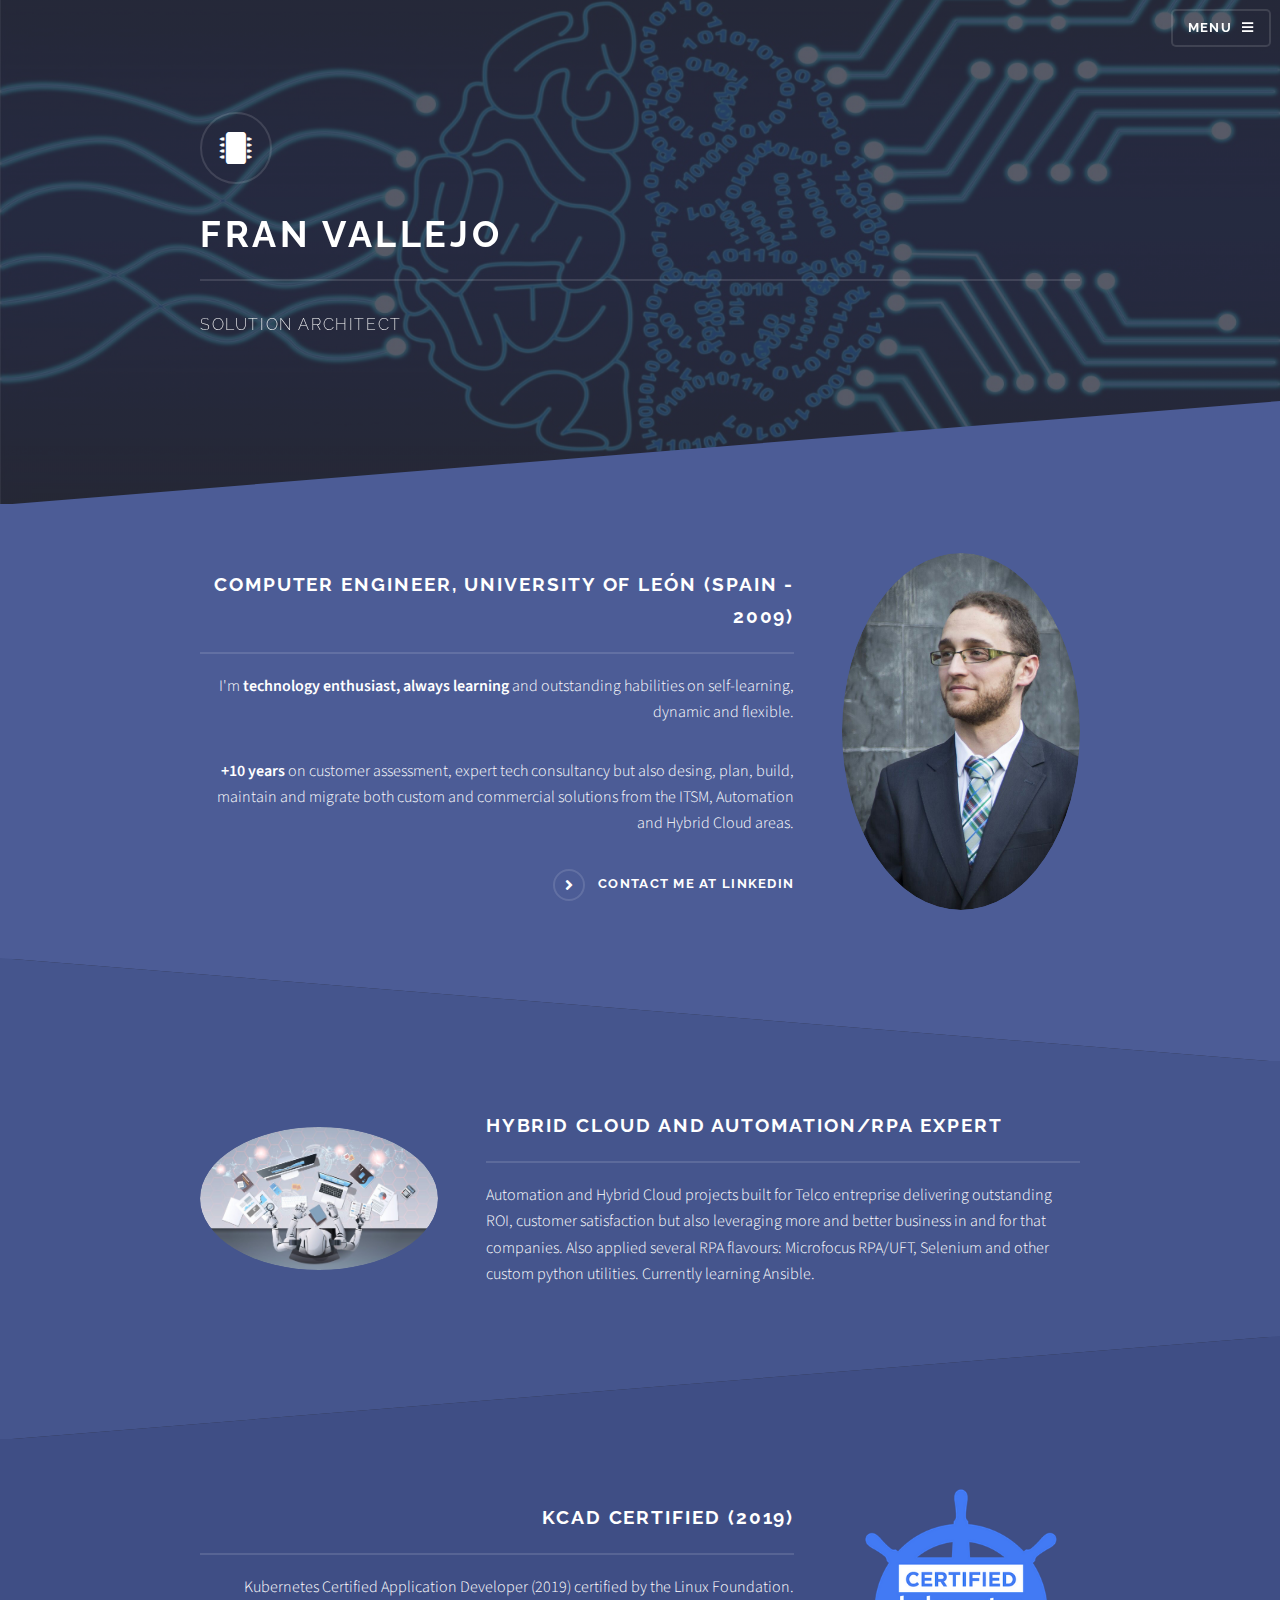
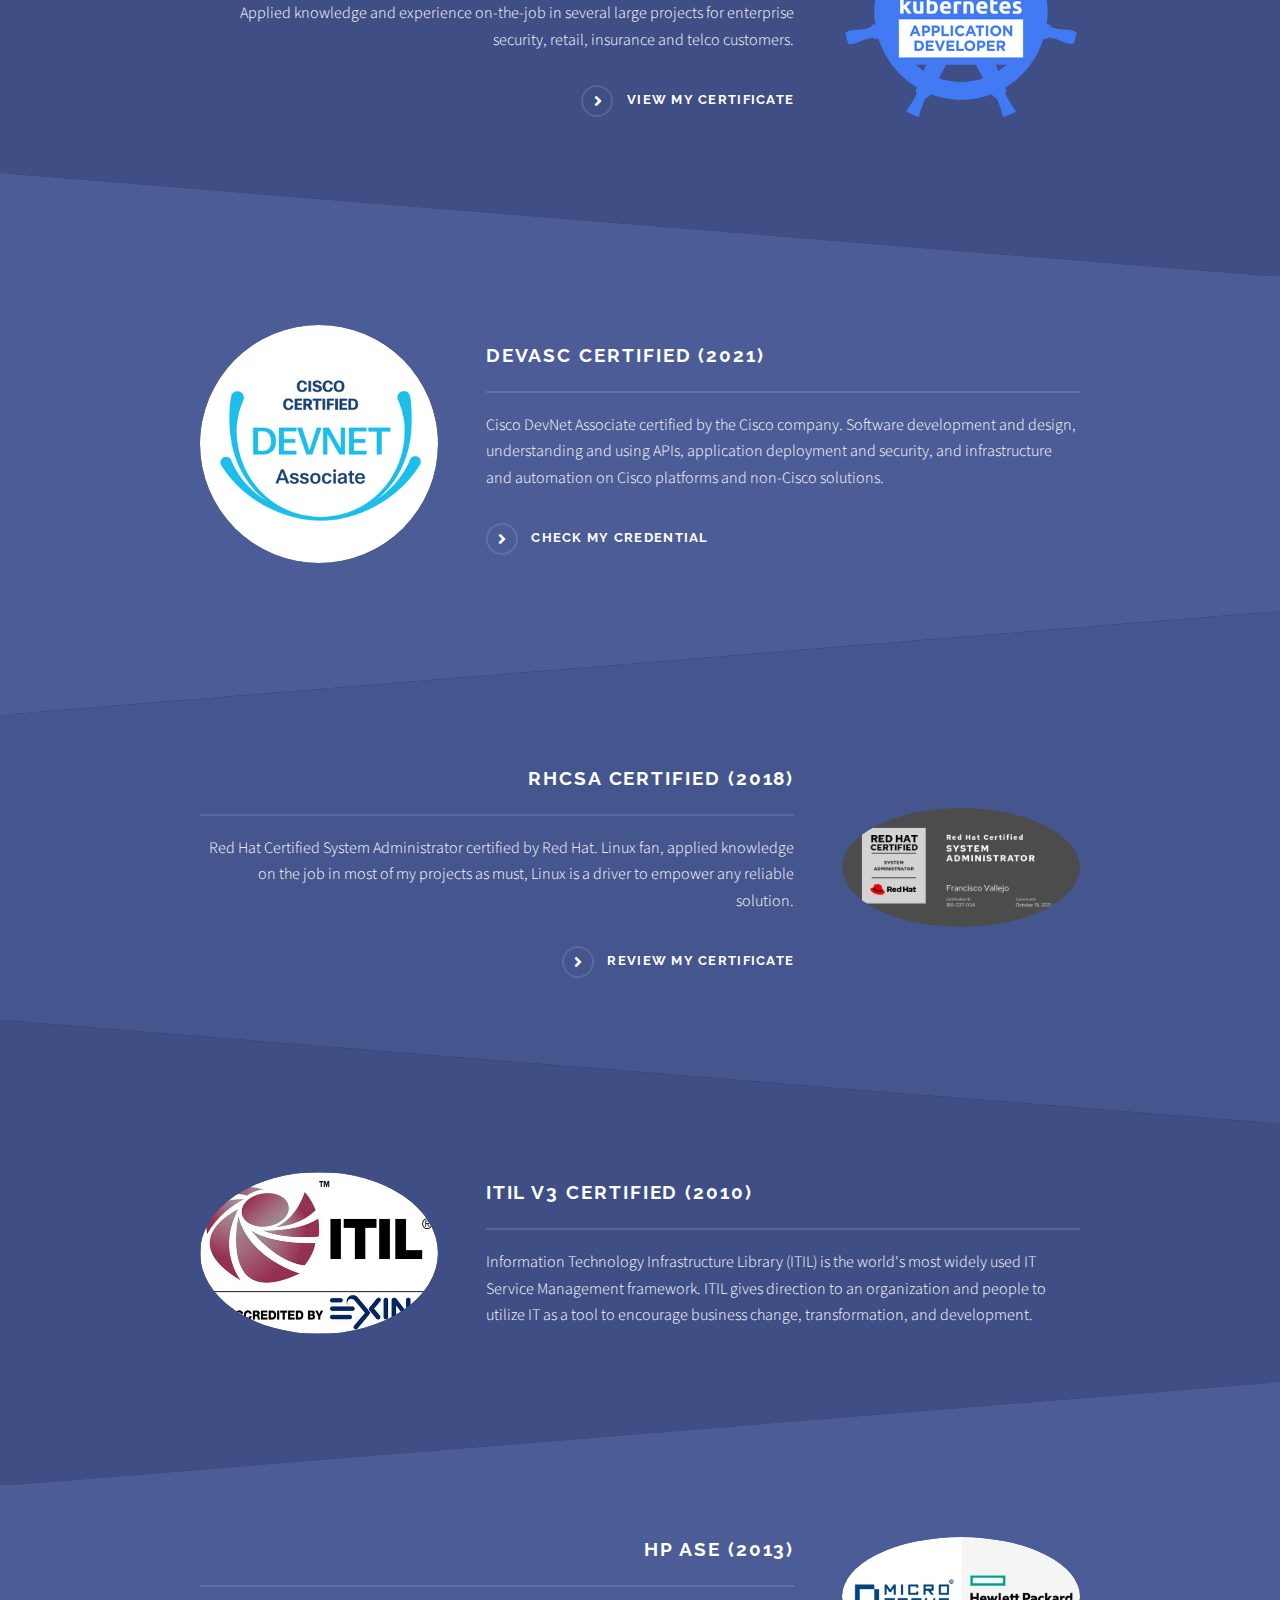
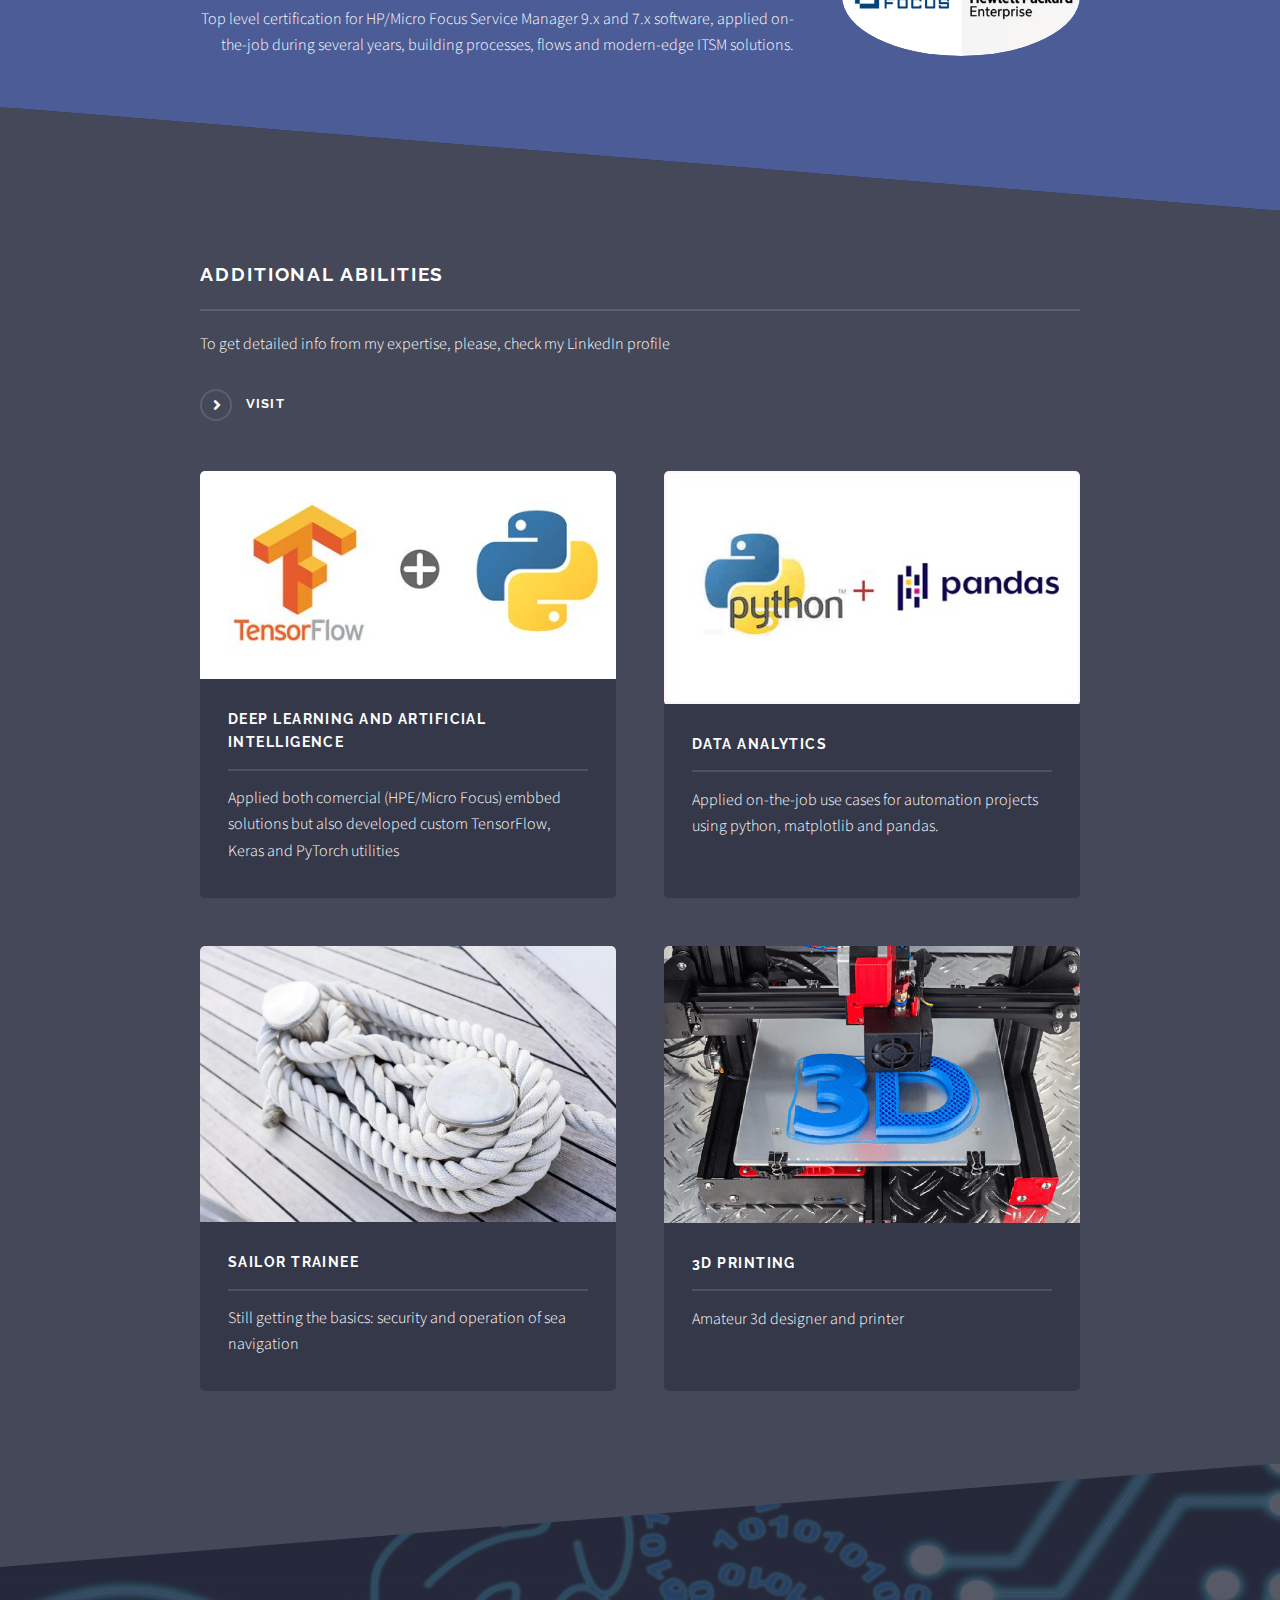
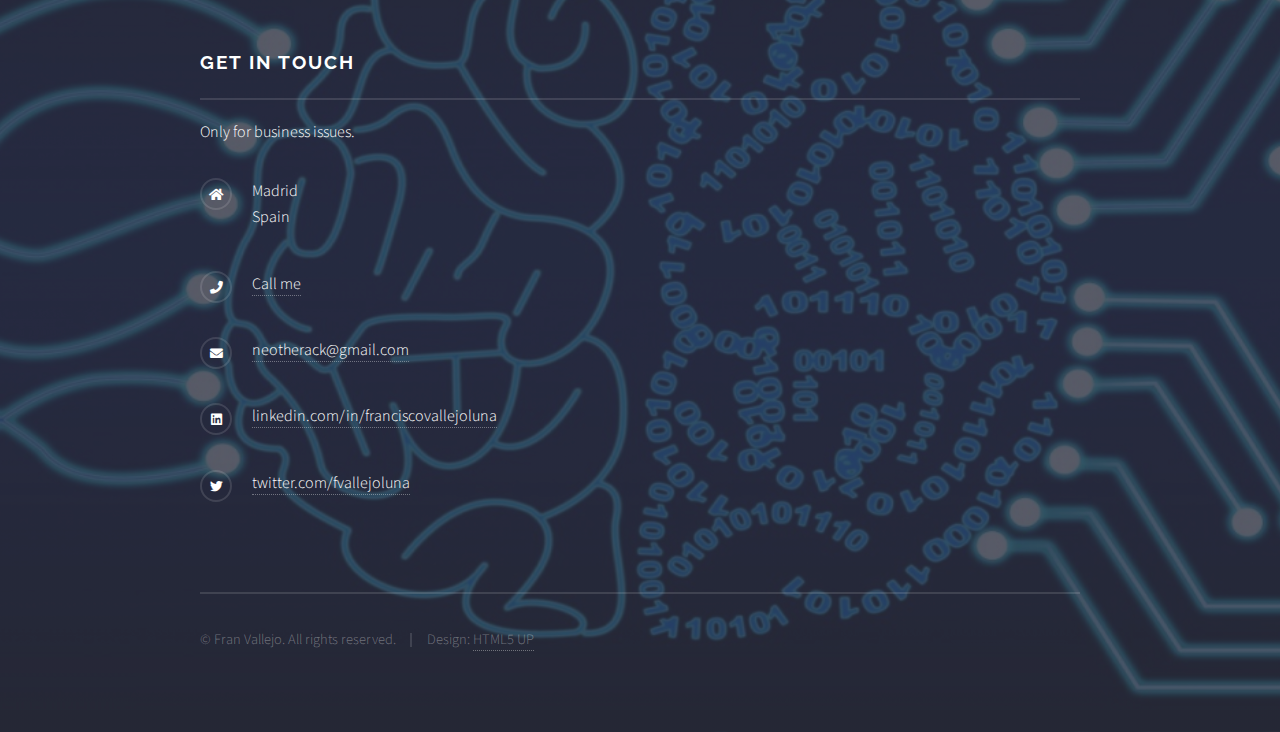
==== commit 5d70ed69: "[FIXES] minor text adjust, 404 page improved" ====
--- a/index.html
+++ b/index.html
@@ -52,8 +52,9 @@
 								<div class="inner">
 									<a href="#one" class="image"><img src="images/pic01.jpg" alt="" /></a>
 									<div class="content">
-										<h2 class="major">Computer Engineer</h2>
-										<p>I'm technology enthusiast, working for more than 10 years planning, desgining, building and delivering solutions for international enterprise customers</p>
+										<h2 class="major">Computer Engineer, University of León (Spain - 2009)</h2>
+										<p>I'm <strong>technology enthusiast, always learning</strong> and outstanding habilities on self-learning, dynamic and flexible.</p>
+                                                                                <p><strong>+10 years</strong> on customer assessment, expert tech consultancy but also desing, plan, build, maintain and migrate both custom and commercial solutions from the ITSM, Automation and Hybrid Cloud areas.</p>
 										<a href="https://www.linkedin.com/in/franciscovallejoluna/" class="special" target="_blank">Contact me at LinkedIn</a>
 									</div>
 								</div>
@@ -136,22 +137,22 @@
 									<a href="https://www.linkedin.com/in/franciscovallejoluna/" class="special" target="_blank">Visit</a>
 									<section class="features">
 										<article>
-											<a href="#" class="image"><img src="images/pic08.jpg" alt="" /></a>
+											<a href="#eight" class="image"><img src="images/pic08.jpg" alt="" /></a>
 											<h3 class="major">Deep Learning and Artificial Intelligence</h3>
 											<p>Applied both comercial (HPE/Micro Focus) embbed solutions but also developed custom TensorFlow, Keras and PyTorch utilities</p>
 										</article>
 										<article>
-											<a href="#" class="image"><img src="images/pic09.jpg" alt="" /></a>
+											<a href="#eight" class="image"><img src="images/pic09.jpg" alt="" /></a>
 											<h3 class="major">Data Analytics</h3>
 											<p>Applied on-the-job use cases for automation projects using python, matplotlib and pandas.</p>
 										</article>
 										<article>
-											<a href="#" class="image"><img src="images/pic10.jpg" alt="" /></a>
+											<a href="#eight" class="image"><img src="images/pic10.jpg" alt="" /></a>
 											<h3 class="major">Sailor trainee</h3>
 											<p>Still getting the basics: security and operation of sea navigation</p>
 										</article>
 										<article>
-											<a href="#" class="image"><img src="images/pic11.jpg" alt="" /></a>
+											<a href="#eight" class="image"><img src="images/pic11.jpg" alt="" /></a>
 											<h3 class="major">3D printing</h3>
 											<p>Amateur 3d designer and printer</p>
 										</article>
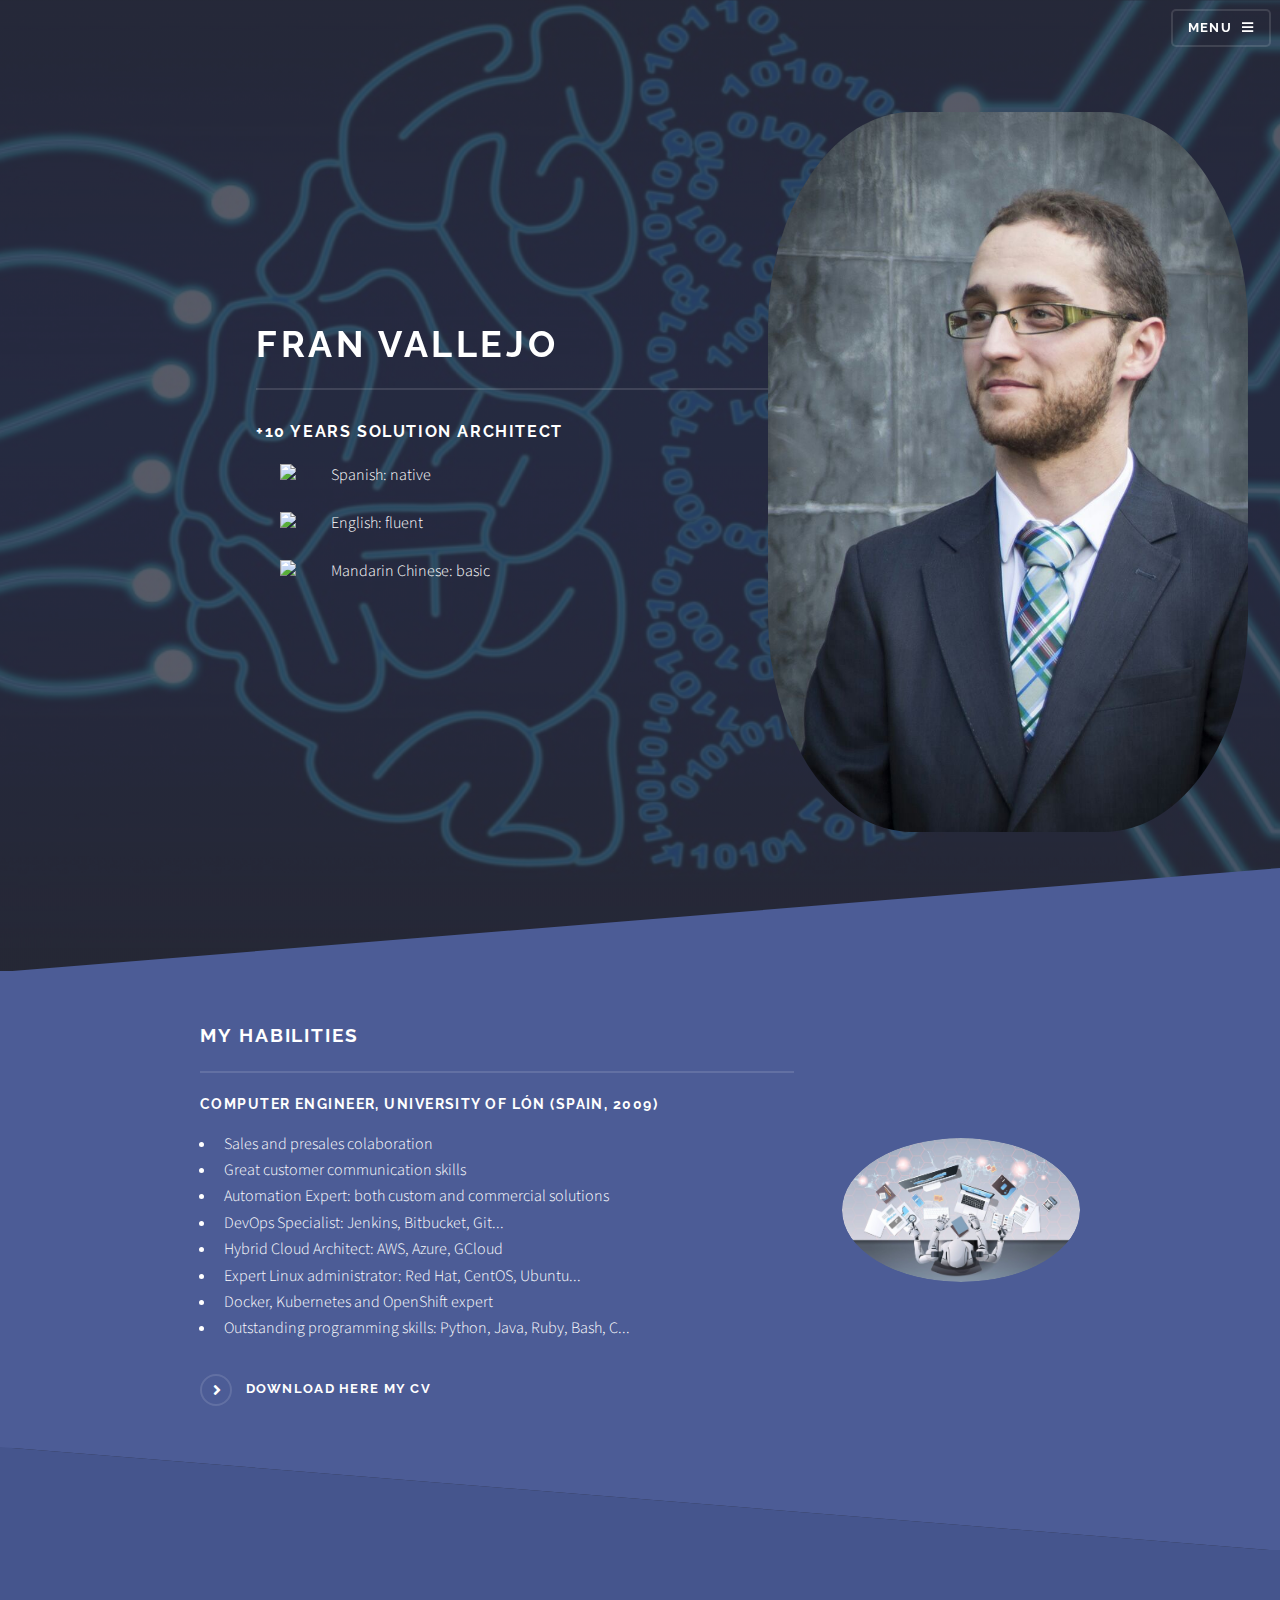
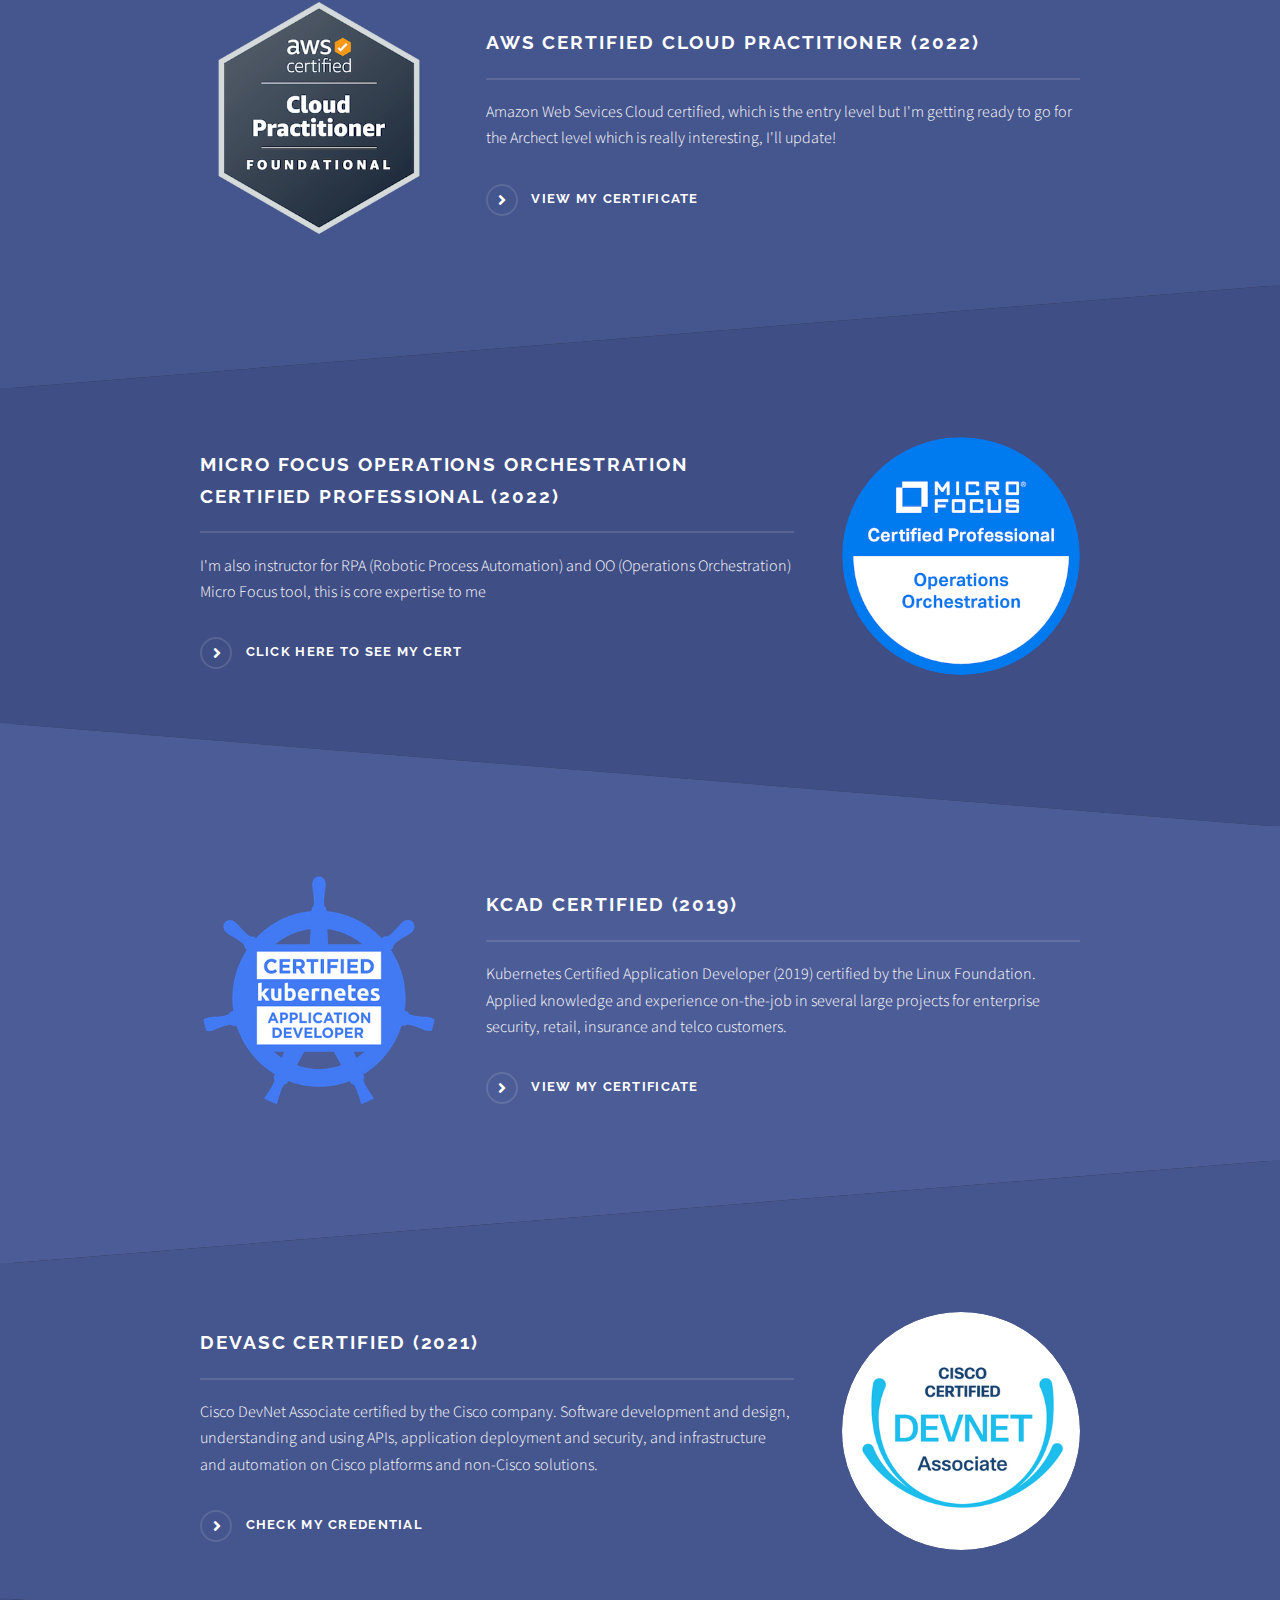
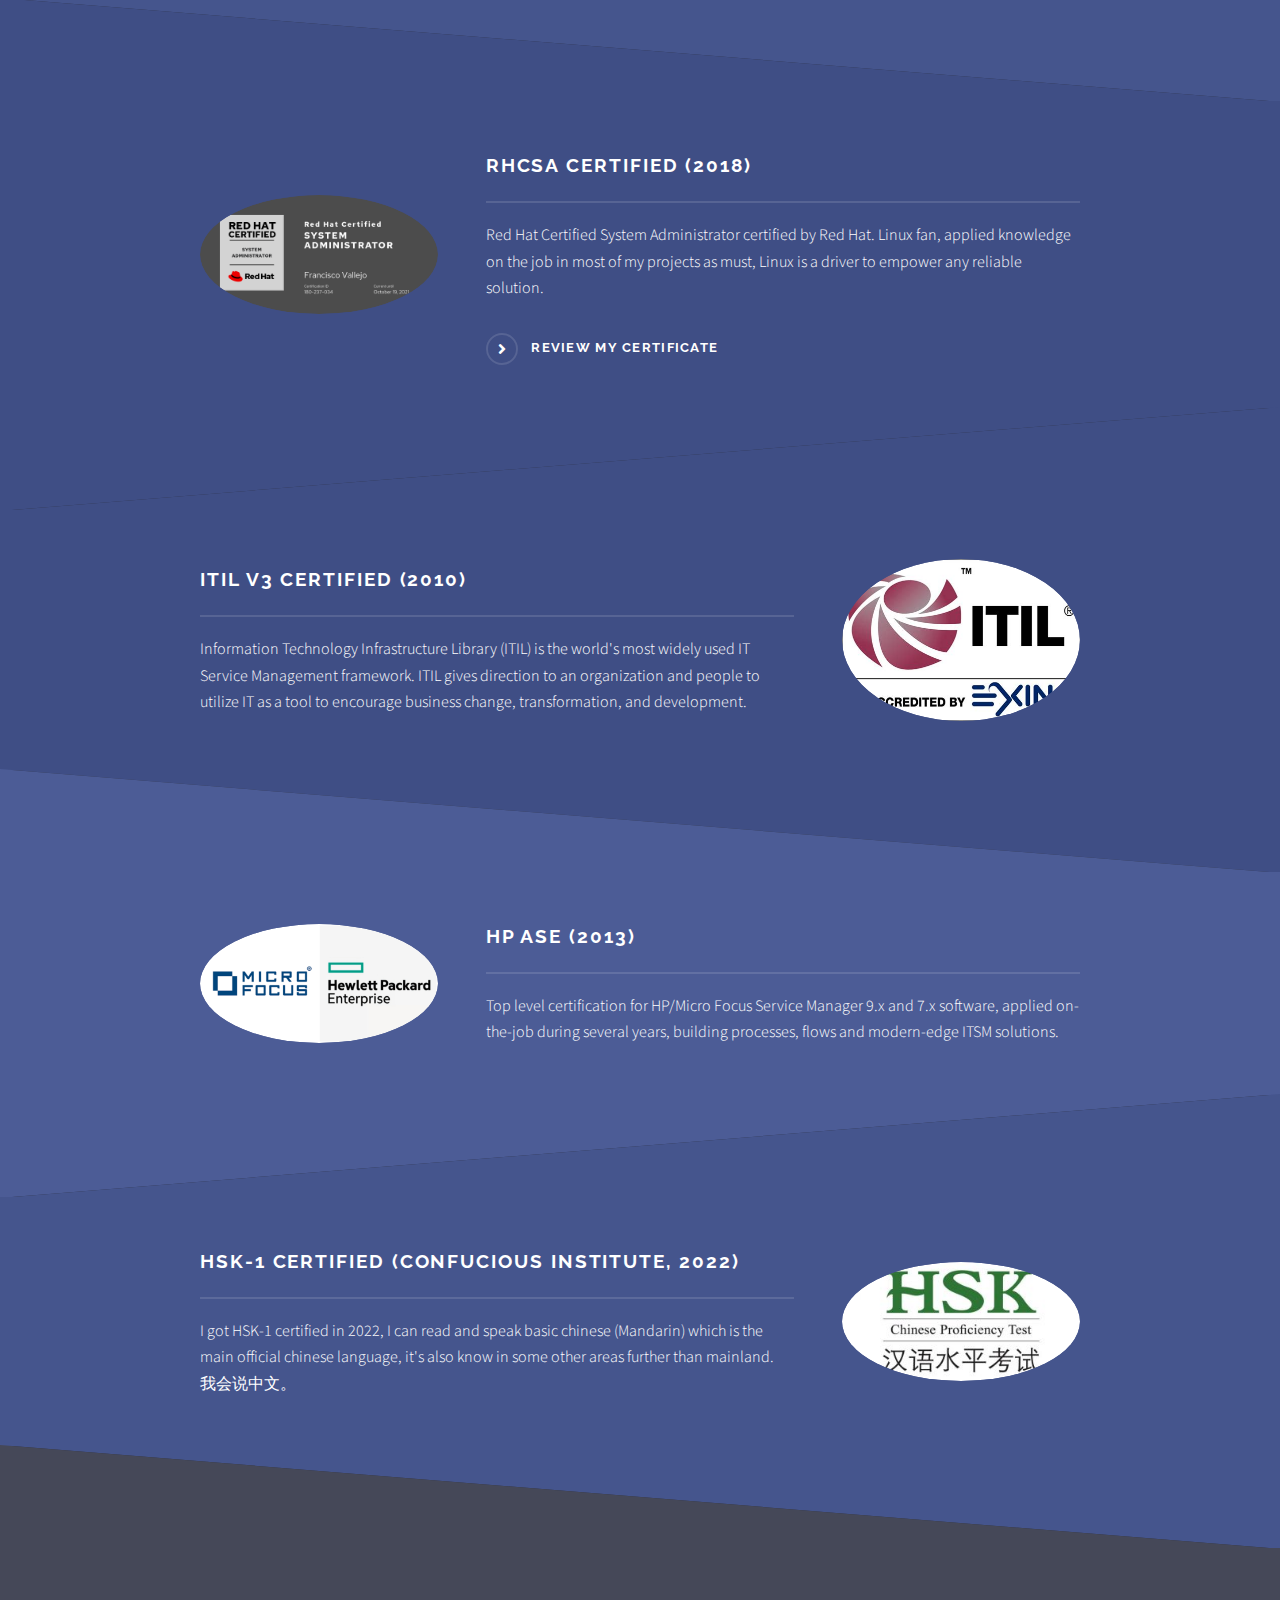
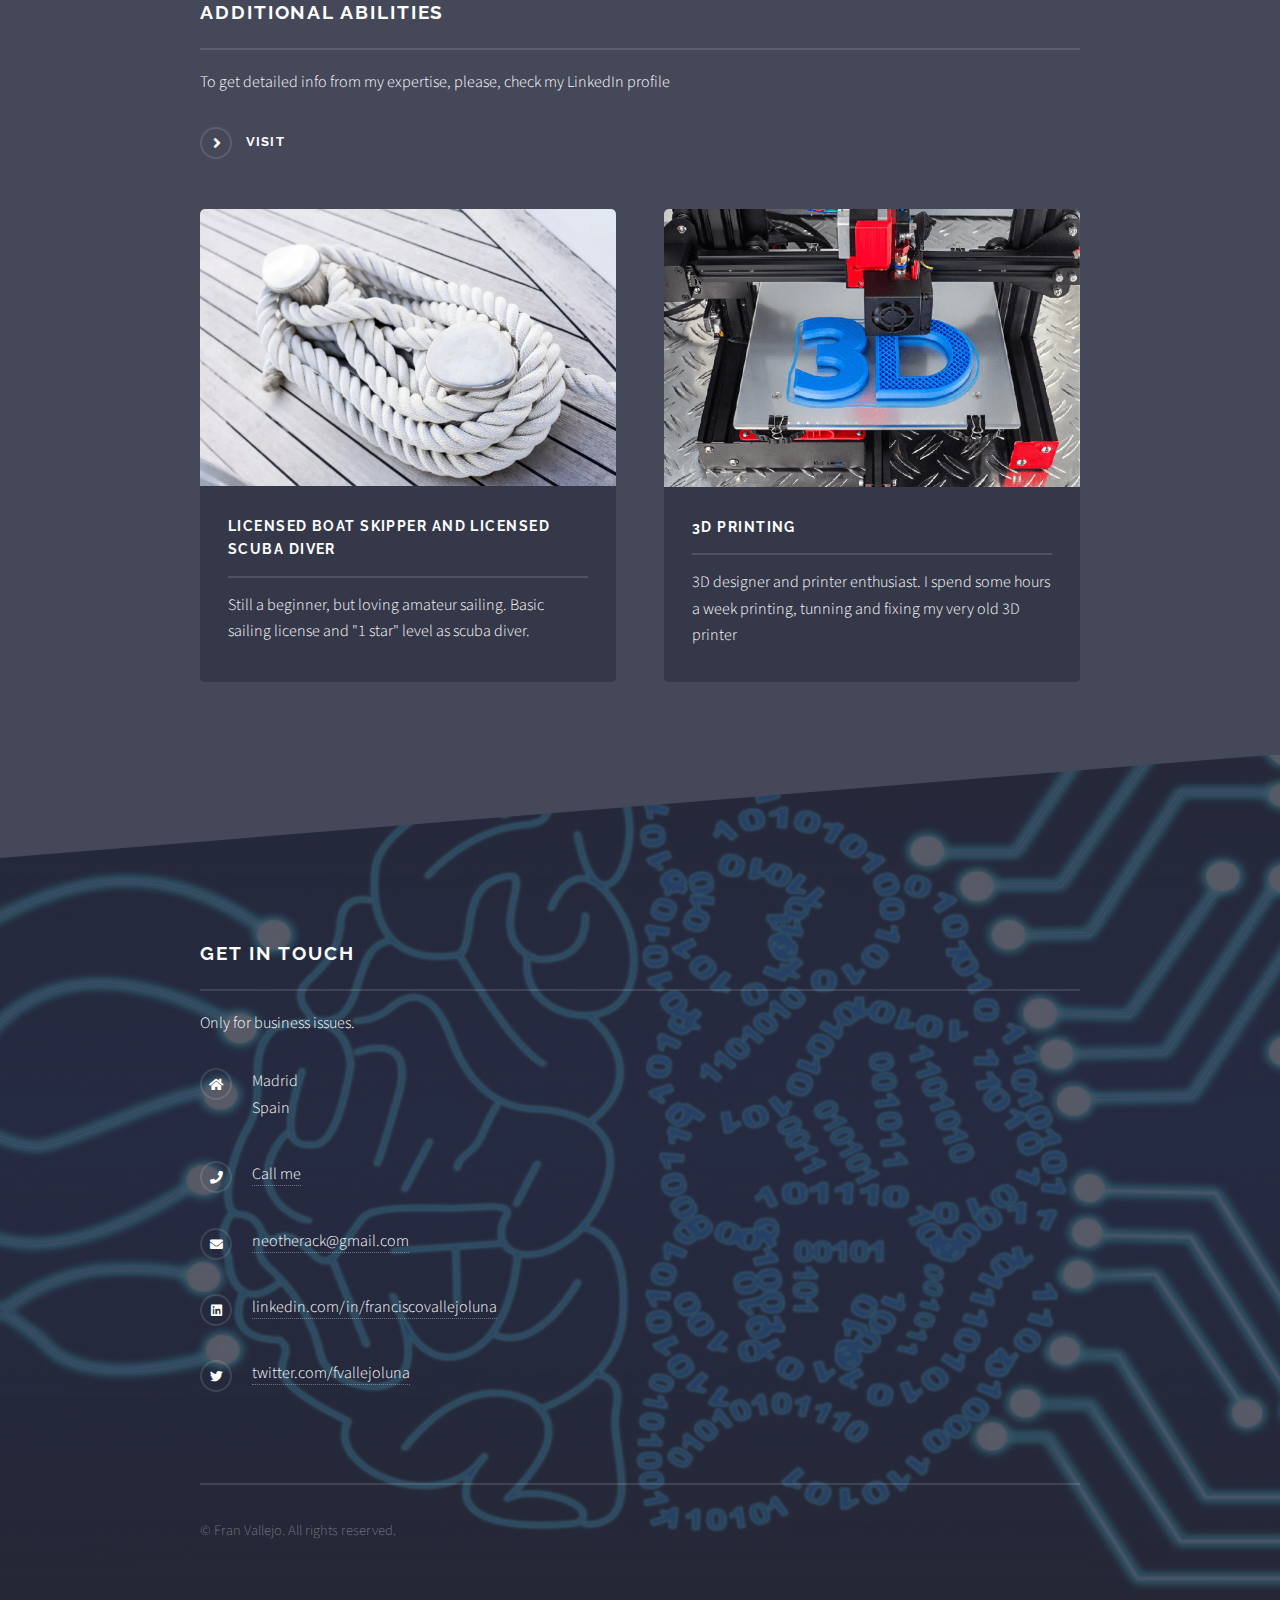
==== commit bf660cda: "updated release 2022, added downloadable CV" ====
--- a/index.html
+++ b/index.html
@@ -1,198 +1,188 @@
-<!DOCTYPE HTML>
-<html>
-	<head>
-		<title>Fran Vallejo | Solution Architect</title>
-		<meta charset="utf-8" />
-		<meta name="viewport" content="width=device-width, initial-scale=1, user-scalable=no" />
-		<link rel="stylesheet" href="assets/css/main.css" />
-		<noscript><link rel="stylesheet" href="assets/css/noscript.css" /></noscript>
-	</head>
-	<body class="is-preload">
-
-		<!-- Page Wrapper -->
-			<div id="page-wrapper">
-
-				<!-- Header -->
-					<header id="header" class="alt">
-						<h1><a href="index.html">Fran Vallejo | Solution Architect</a></h1>
-						<nav>
-							<a href="#menu">Menu</a>
-						</nav>
-					</header>
-
-				<!-- Menu -->
-					<nav id="menu">
-						<div class="inner">
-							<h2>Menu</h2>
-							<ul class="links">
-								<li><a href="#header">Top</a></li>
-								<li><a href="#one">Profile</a></li>
-								<li><a href="#two">Certifications</a></li>
-								<li><a href="#eight">Other abilities</a></li>
-								<li><a href="#footer">Contact</a></li>
-							</ul>
-							<a href="#" class="close">Close</a>
-						</div>
-					</nav>
-
-				<!-- Banner -->
-					<section id="banner">
-						<div class="inner">
-							<div class="logo"><span class="icon"><i class="fas fa-microchip"></i></span></div>
-							<h2>Fran Vallejo</h2>
-							<p>Solution Architect</p>
-						</div>
-					</section>
-
-				<!-- Wrapper -->
-					<section id="wrapper">
-
-						<!-- One -->
-							<section id="one" class="wrapper spotlight style1">
-								<div class="inner">
-									<a href="#one" class="image"><img src="images/pic01.jpg" alt="" /></a>
-									<div class="content">
-										<h2 class="major">Computer Engineer, University of León (Spain - 2009)</h2>
-										<p>I'm <strong>technology enthusiast, always learning</strong> and outstanding habilities on self-learning, dynamic and flexible.</p>
-                                                                                <p><strong>+10 years</strong> on customer assessment, expert tech consultancy but also desing, plan, build, maintain and migrate both custom and commercial solutions from the ITSM, Automation and Hybrid Cloud areas.</p>
-										<a href="https://www.linkedin.com/in/franciscovallejoluna/" class="special" target="_blank">Contact me at LinkedIn</a>
-									</div>
-								</div>
-							</section>
-
-						<!-- Two -->
-							<section id="two" class="wrapper alt spotlight style2">
-								<div class="inner">
-									<a href="#two" class="image"><img src="images/pic02.jpg" alt="" /></a>
-									<div class="content">
-										<h2 class="major">Hybrid cloud and Automation/RPA expert</h2>
-										<p>Automation and Hybrid Cloud projects built for Telco entreprise delivering outstanding ROI, customer satisfaction but also leveraging more and better business in and for that companies. Also applied several RPA flavours: Microfocus RPA/UFT, Selenium and other custom python utilities. Currently learning Ansible.</p>
-									</div>
-								</div>
-							</section>
-
-						<!-- Three -->
-							<section id="three" class="wrapper spotlight style3">
-								<div class="inner">
-									<a href="https://www.credly.com/badges/14ada7d1-3ed7-4157-a3b7-c0df9effa2a7" class="image"><img src="images/pic03.jpg" alt="" /></a>
-									<div class="content">
-										<h2 class="major">KCAD certified (2019)</h2>
-										<p>Kubernetes Certified Application Developer (2019) certified by the Linux Foundation. Applied knowledge and experience on-the-job in several large projects for enterprise security, retail, insurance and telco customers.</p>
-										<a href="https://www.credly.com/badges/14ada7d1-3ed7-4157-a3b7-c0df9effa2a7" class="special">View my certificate</a>
-									</div>
-								</div>
-							</section>
-							
-						<!-- Four -->
-							<section id="four" class="wrapper alt spotlight style1">
-								<div class="inner">
-									<a href="https://www.credly.com/badges/5aa0ef87-d9da-46a5-b35c-ed1e7c452a7a" class="image"><img src="images/pic04.jpg" alt="" /></a>
-									<div class="content">
-										<h2 class="major">DevAsc certified (2021)</h2>
-										<p>Cisco DevNet Associate certified by the Cisco company. Software development and design, understanding and using APIs, application deployment and security, and infrastructure and automation on Cisco platforms and non-Cisco solutions.</p>
-										<a href="https://www.credly.com/badges/5aa0ef87-d9da-46a5-b35c-ed1e7c452a7a" class="special">Check my credential</a>
-									</div>
-								</div>
-							</section>
-							
-						<!-- Five -->
-							<section id="five" class="wrapper spotlight style2">
-								<div class="inner">
-									<a href="https://rhtapps.redhat.com/certifications/badge/verify/ANYOE75VAUBZJJMHKWC4UR5ZSQAEQU3CUPSQX2KSDXT6RW46LQ3T7ULZ55KZZ56SKO7EQ3ETTLYZQ4U5NQYTCNA62RUWOCM34WWBUYQ=" class="image"><img src="images/pic05.jpg" alt="" /></a>
-									<div class="content">
-										<h2 class="major">RHCSA certified (2018)</h2>
-										<p>Red Hat Certified System Administrator certified by Red Hat. Linux fan, applied knowledge on the job in most of my projects as must, Linux is a driver to empower any reliable solution.</p>
-										<a href="https://rhtapps.redhat.com/certifications/badge/verify/ANYOE75VAUBZJJMHKWC4UR5ZSQAEQU3CUPSQX2KSDXT6RW46LQ3T7ULZ55KZZ56SKO7EQ3ETTLYZQ4U5NQYTCNA62RUWOCM34WWBUYQ=" class="special">Review my certificate</a>
-									</div>
-								</div>
-							</section>
-							
-						<!-- Six -->
-							<section id="six" class="wrapper alt spotlight style3">
-								<div class="inner">
-									<a href="#six" class="image"><img src="images/pic06.jpg" alt="" /></a>
-									<div class="content">
-										<h2 class="major">ITIL v3 certified (2010)</h2>
-										<p>Information Technology Infrastructure Library (ITIL) is the world's most widely used IT Service Management framework. ITIL gives direction to an organization and people to utilize IT as a tool to encourage business change, transformation, and development.</p>
-									</div>
-								</div>
-							</section>
-							
-						<!-- Seven -->
-							<section id="seven" class="wrapper spotlight style1">
-								<div class="inner">
-									<a href="#seven" class="image"><img src="images/pic07.jpg" alt="" /></a>
-									<div class="content">
-										<h2 class="major">HP ASE (2013)</h2>
-										<p>Top level certification for HP/Micro Focus Service Manager 9.x and 7.x software, applied on-the-job during several years, building processes, flows and modern-edge ITSM solutions.</p>
-									</div>
-								</div>
-							</section>
-
-						<!-- Eight -->
-							<section id="eight" class="wrapper alt style4">
-								<div class="inner">
-									<h2 class="major">Additional abilities</h2>
-									<p>To get detailed info from my expertise, please, check my LinkedIn profile</p>
-									<a href="https://www.linkedin.com/in/franciscovallejoluna/" class="special" target="_blank">Visit</a>
-									<section class="features">
-										<article>
-											<a href="#eight" class="image"><img src="images/pic08.jpg" alt="" /></a>
-											<h3 class="major">Deep Learning and Artificial Intelligence</h3>
-											<p>Applied both comercial (HPE/Micro Focus) embbed solutions but also developed custom TensorFlow, Keras and PyTorch utilities</p>
-										</article>
-										<article>
-											<a href="#eight" class="image"><img src="images/pic09.jpg" alt="" /></a>
-											<h3 class="major">Data Analytics</h3>
-											<p>Applied on-the-job use cases for automation projects using python, matplotlib and pandas.</p>
-										</article>
-										<article>
-											<a href="#eight" class="image"><img src="images/pic10.jpg" alt="" /></a>
-											<h3 class="major">Sailor trainee</h3>
-											<p>Still getting the basics: security and operation of sea navigation</p>
-										</article>
-										<article>
-											<a href="#eight" class="image"><img src="images/pic11.jpg" alt="" /></a>
-											<h3 class="major">3D printing</h3>
-											<p>Amateur 3d designer and printer</p>
-										</article>
-									</section>
-								</div>
-							</section>
-
-					</section>
-
-				<!-- Footer -->
-					<section id="footer">
-						<div class="inner">
-							<h2 class="major">Get in touch</h2>
-							<p>Only for business issues.</p>
-							
-							<ul class="contact">
-								<li class="icon solid fa-home">
-									Madrid<br />
-									Spain
-								</li>
-								<li class="icon solid fa-phone"><a href="tel:+34647454466">Call me</a></li>
-								<li class="icon solid fa-envelope"><a href="mailto:neotherack@gmail">neotherack@gmail.com</a></li>
-								<li class="icon brands fa-linkedin"><a href="https://www.linkedin.com/in/franciscovallejoluna">linkedin.com/in/franciscovallejoluna</a></li>
-								<li class="icon brands fa-twitter"><a href="https://twitter.com/fvallejoluna">twitter.com/fvallejoluna</a></li>
-							</ul>
-							<ul class="copyright">
-								<li>&copy; Fran Vallejo. All rights reserved.</li><li>Design: <a href="http://html5up.net">HTML5 UP</a></li>
-							</ul>
-						</div>
-					</section>
-
-			</div>
-
-		<!-- Scripts -->
-			<script src="assets/js/jquery.min.js"></script>
-			<script src="assets/js/jquery.scrollex.min.js"></script>
-			<script src="assets/js/browser.min.js"></script>
-			<script src="assets/js/breakpoints.min.js"></script>
-			<script src="assets/js/util.js"></script>
-			<script src="assets/js/main.js"></script>
-
-	</body>
-</html>
+<!doctype html>
+<title>Fran Vallejo | Solution Architect</title>
+<meta charset=utf-8>
+<meta name=viewport content="width=device-width,initial-scale=1,user-scalable=no">
+<link rel=stylesheet href=assets/css/main.css>
+<link rel=stylesheet href=assets/css/custom.css>
+<noscript>
+   <link rel=stylesheet href=assets/css/noscript.css>
+</noscript>
+<body class=is-preload>
+   <div id=page-wrapper>
+      <header id=header class=alt>
+         <h1><a href=index.html>Fran Vallejo | Solution Architect</a></h1>
+         <nav><a href=#menu>Menu</a></nav>
+      </header>
+      <nav id=menu>
+         <div class=inner>
+            <h2>Menu</h2>
+            <ul class=links>
+               <li><a href=#header>Top</a>
+               <li><a href=#one>Profile</a>
+               <li><a href=#two>Certifications</a>
+               <li><a href=#eight>Other abilities</a>
+               <li><a href=#footer>Contact</a>
+            </ul>
+            <a href=# class=close>Close</a>
+         </div>
+      </nav>
+      <section id=banner class=banner>
+         <div class=inner>
+            <h2>Fran Vallejo</h2>
+            <h1>+10 years Solution Architect</h1>
+            <ul class=lang>
+               <li>
+                 <img class=flag src=https://www.franvallejo.es/images/flag/spa.png></img>
+                 <span>Spanish: native</span>
+               </li>
+               <li>
+                 <img class=flag src=https://www.franvallejo.es/images/flag/eng.png></img>
+                 <span>English: fluent</span>
+               </li>
+               <li>
+                 <img class=flag src=https://www.franvallejo.es/images/flag/chi.png></img>
+                 <span>Mandarin Chinese: basic</span>
+               </li>
+            </ul>
+         </div>
+         <div class=portrait>
+           <img src=images/pic01.jpg alt>
+         </div>
+      </section>
+      <section id=wrapper>
+         <section id=one class="wrapper spotlight style1">
+            <div class=inner>
+               <a href=#one class=image><img src=images/pic02.jpg alt></a>
+               <div class=content>
+                  <h2 class=major>My habilities</h2>
+                  <h3>Computer Engineer, University of Lón (Spain, 2009)</h3>
+                  <ul>
+                    <li>Sales and presales colaboration</li>
+                    <li>Great customer communication skills</li>
+                    <li>Automation Expert: both custom and commercial solutions</li>
+                    <li>DevOps Specialist: Jenkins, Bitbucket, Git...</li>
+                    <li>Hybrid Cloud Architect: AWS, Azure, GCloud</li>
+                    <li>Expert Linux administrator: Red Hat, CentOS, Ubuntu...</li>
+                    <li>Docker, Kubernetes and OpenShift expert</li>
+                    <li>Outstanding programming skills: Python, Java, Ruby, Bash, C... </li>
+                  </ul>
+                  <a href=http://www.franvallejo.es/cv/latest.pdf download=FranciscoVallejo_CV  target=_blank class=special>Download here my CV</a>
+               </div>
+            </div>
+         </section>
+         <section id=two class="wrapper alt spotlight style2">
+            <div class=inner>
+               <a href=https://www.credly.com/badges/14cd22ed-23de-47b4-a03a-083b1ba4c01e class=image><img src=images/pic12.jpg alt></a>
+               <div class=content>
+                  <h2 class=major>AWS Certified Cloud Practitioner (2022)</h2>
+                  <p>Amazon Web Sevices Cloud certified, which is the entry level but I'm getting ready to go for the Archect level which is really interesting, I'll update!</p>
+                  <a href=https://www.credly.com/badges/14cd22ed-23de-47b4-a03a-083b1ba4c01e class=special>View my certificate</a>
+               </div>
+            </div>
+         </section>
+         <section id=three class="wrapper spotlight style3">
+            <div class=inner>
+               <a href=https://www.credly.com/badges/44e22a04-0afe-4c28-87a6-810cb2675f0d class=image><img src=images/pic13.jpg alt></a>
+               <div class=content>
+                  <h2 class=major>Micro Focus Operations Orchestration Certified Professional (2022)</h2>
+                  <p>I'm also instructor for RPA (Robotic Process Automation) and OO (Operations Orchestration) Micro Focus tool, this is core expertise to me</p>
+                  <a href=https://www.credly.com/badges/44e22a04-0afe-4c28-87a6-810cb2675f0d class=special>Click here to see my cert</a>
+               </div>
+            </div>
+         </section>
+         <section id=four class="wrapper alt spotlight style1">
+            <div class=inner>
+               <a href=https://www.credly.com/badges/14ada7d1-3ed7-4157-a3b7-c0df9effa2a7 class=image><img src=images/pic03.jpg alt></a>
+               <div class=content>
+                  <h2 class=major>KCAD certified (2019)</h2>
+                  <p>Kubernetes Certified Application Developer (2019) certified by the Linux Foundation. Applied knowledge and experience on-the-job in several large projects for enterprise security, retail, insurance and telco customers.</p>
+                  <a href=https://www.credly.com/badges/14ada7d1-3ed7-4157-a3b7-c0df9effa2a7 class=special>View my certificate</a>
+               </div>
+            </div>
+         </section>
+         <section id=five class="wrapper spotlight style2">
+            <div class=inner>
+               <a href=https://www.credly.com/badges/5aa0ef87-d9da-46a5-b35c-ed1e7c452a7a class=image><img src=images/pic04.jpg alt></a>
+               <div class=content>
+                  <h2 class=major>DevAsc certified (2021)</h2>
+                  <p>Cisco DevNet Associate certified by the Cisco company. Software development and design, understanding and using APIs, application deployment and security, and infrastructure and automation on Cisco platforms and non-Cisco solutions.</p>
+                  <a href=https://www.credly.com/badges/5aa0ef87-d9da-46a5-b35c-ed1e7c452a7a class=special>Check my credential</a>
+               </div>
+            </div>
+         </section>
+         <section id=six class="wrapper alt spotlight style3">
+            <div class=inner>
+               <a href="https://rhtapps.redhat.com/certifications/badge/verify/ANYOE75VAUBZJJMHKWC4UR5ZSQAEQU3CUPSQX2KSDXT6RW46LQ3T7ULZ55KZZ56SKO7EQ3ETTLYZQ4U5NQYTCNA62RUWOCM34WWBUYQ=" class=image><img src=images/pic05.jpg alt></a>
+               <div class=content>
+                  <h2 class=major>RHCSA certified (2018)</h2>
+                  <p>Red Hat Certified System Administrator certified by Red Hat. Linux fan, applied knowledge on the job in most of my projects as must, Linux is a driver to empower any reliable solution.</p>
+                  <a href="https://rhtapps.redhat.com/certifications/badge/verify/ANYOE75VAUBZJJMHKWC4UR5ZSQAEQU3CUPSQX2KSDXT6RW46LQ3T7ULZ55KZZ56SKO7EQ3ETTLYZQ4U5NQYTCNA62RUWOCM34WWBUYQ=" class=special>Review my certificate</a>
+               </div>
+            </div>
+         </section>
+         <section id=seven class="wrapper spotlight style3">
+            <div class=inner>
+               <a href=#six class=image><img src=images/pic06.jpg alt></a>
+               <div class=content>
+                  <h2 class=major>ITIL v3 certified (2010)</h2>
+                  <p>Information Technology Infrastructure Library (ITIL) is the world's most widely used IT Service Management framework. ITIL gives direction to an organization and people to utilize IT as a tool to encourage business change, transformation, and development.</p>
+               </div>
+            </div>
+         </section>
+         <section id=eight class="wrapper alt spotlight style1">
+            <div class=inner>
+               <a href=#eight class=image><img src=images/pic07.jpg alt></a>
+               <div class=content>
+                  <h2 class=major>HP ASE (2013)</h2>
+                  <p>Top level certification for HP/Micro Focus Service Manager 9.x and 7.x software, applied on-the-job during several years, building processes, flows and modern-edge ITSM solutions.</p>
+               </div>
+            </div>
+         </section>
+         <section id=nine class="wrapper spotlight style2">
+            <div class=inner>
+               <a href=#nine class=image><img src=images/pic14.jpg alt></a>
+               <div class=content>
+                  <h2 class=major>HSK-1 certified (Confucious Institute, 2022)</h2>
+                  <p>I got HSK-1 certified in 2022, I can read and speak basic chinese (Mandarin) which is the main official chinese language, it's also know in some other areas further than mainland.<br>我会说中文。</p>
+               </div>
+            </div>
+         </section>
+         <section id=eight class="wrapper alt style4">
+            <div class=inner>
+               <h2 class=major>Additional abilities</h2>
+               <p>To get detailed info from my expertise, please, check my LinkedIn profile</p>
+               <a href=https://www.linkedin.com/in/franciscovallejoluna/ class=special target=_blank>Visit</a>
+               <section class=features>
+                  <article>
+                     <a href=#eight class=image><img src=images/pic10.jpg alt></a>
+                     <h3 class=major>Licensed boat skipper and licensed scuba diver</h3>
+                     <p>Still a beginner, but loving amateur sailing. Basic sailing license and &quot;1 star&quot; level as scuba diver.</p>
+                  </article>
+                  <article>
+                     <a href=#eight class=image><img src=images/pic11.jpg alt></a>
+                     <h3 class=major>3D printing</h3>
+                     <p>3D designer and printer enthusiast. I spend some hours a week printing, tunning and fixing my very old 3D printer</p>
+                  </article>
+               </section>
+            </div>
+         </section>
+      </section>
+      <section id=footer>
+         <div class=inner>
+            <h2 class=major>Get in touch</h2>
+            <p>Only for business issues.</p>
+            <ul class=contact>
+               <li class="icon solid fa-home">Madrid<br>Spain
+               <li class="icon solid fa-phone"><a href=tel:+34647454466>Call me</a>
+               <li class="icon solid fa-envelope"><a href=mailto:neotherack@gmail>neotherack@gmail.com</a>
+               <li class="icon brands fa-linkedin"><a href=https://www.linkedin.com/in/franciscovallejoluna>linkedin.com/in/franciscovallejoluna</a>
+               <li class="icon brands fa-twitter"><a href=https://twitter.com/fvallejoluna>twitter.com/fvallejoluna</a>
+            </ul>
+            <ul class=copyright>
+               <li>&copy; Fran Vallejo. All rights reserved.
+            </ul>
+         </div>
+      </section>
+   </div>
+   <script src=assets/js/jquery.min.js></script><script src=assets/js/jquery.scrollex.min.js></script><script src=assets/js/browser.min.js></script><script src=assets/js/breakpoints.min.js></script><script src=assets/js/util.js></script><script src=assets/js/main.js></script>
+
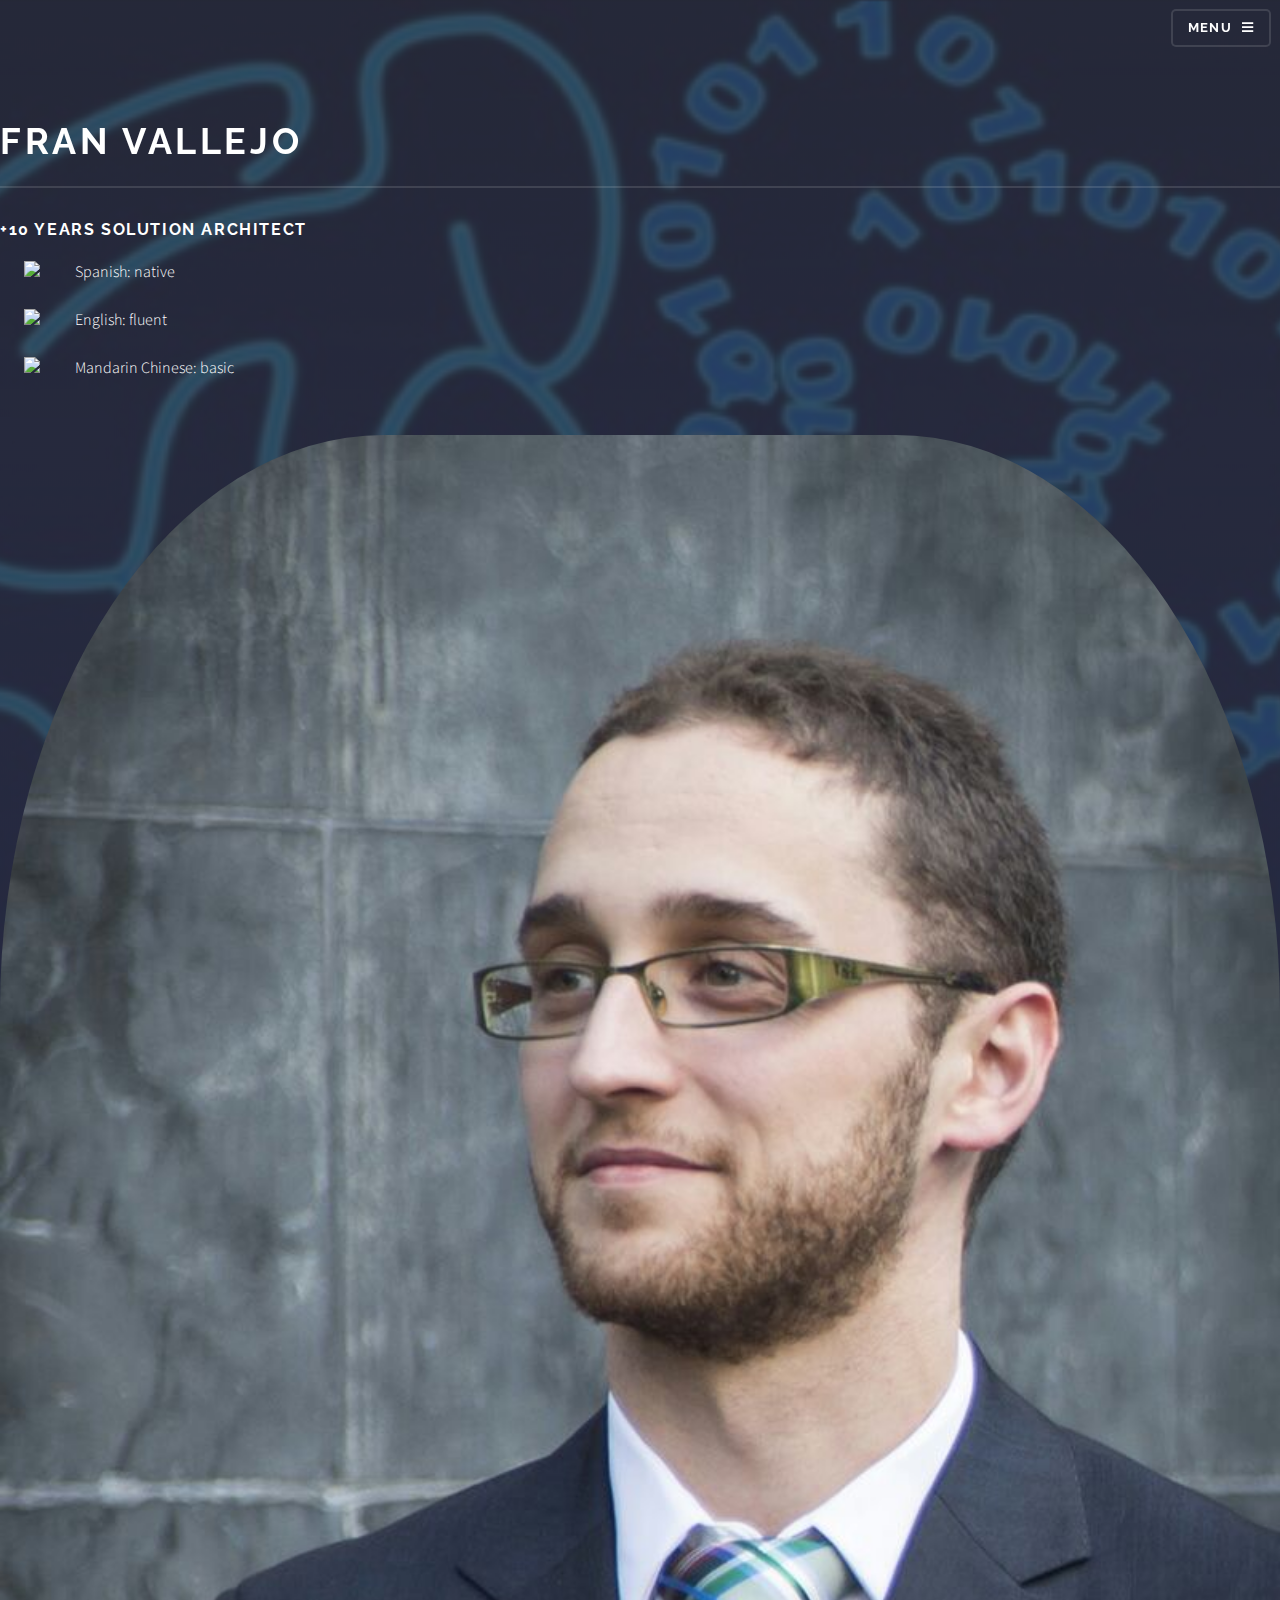
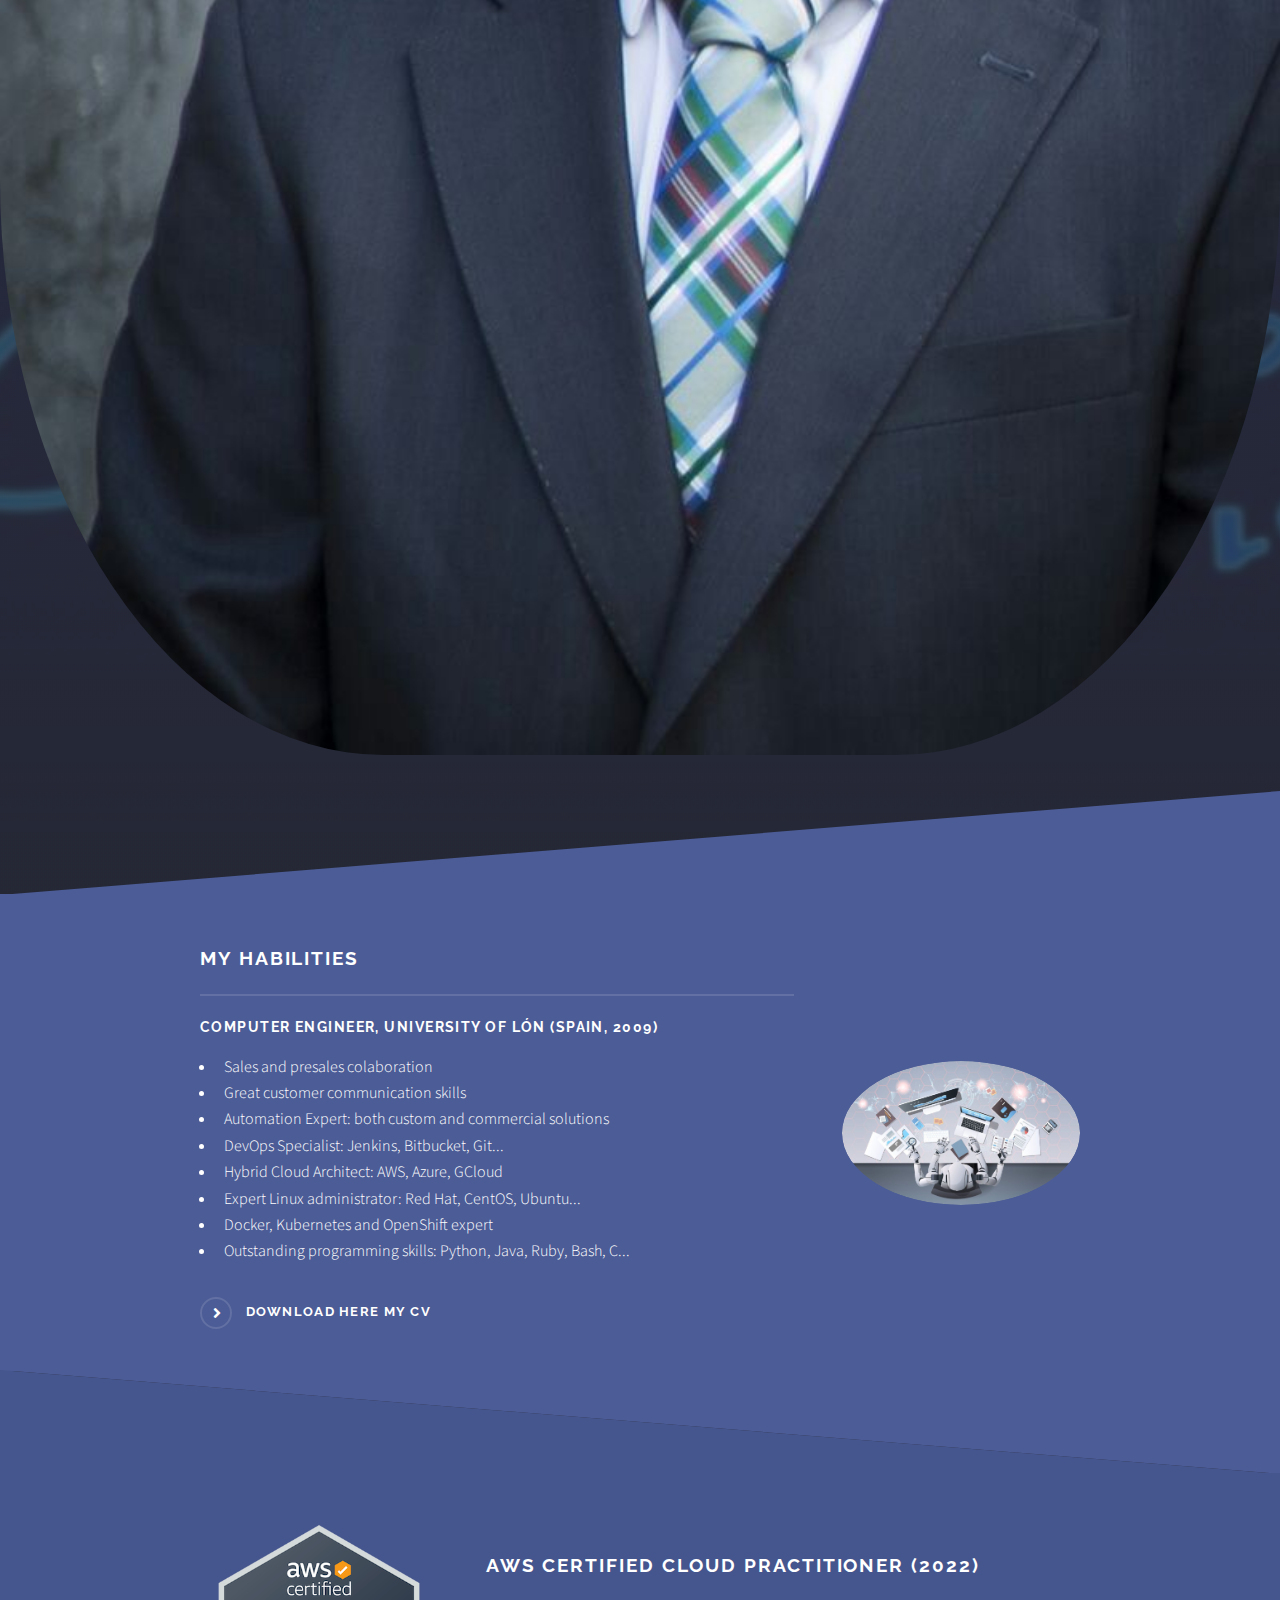
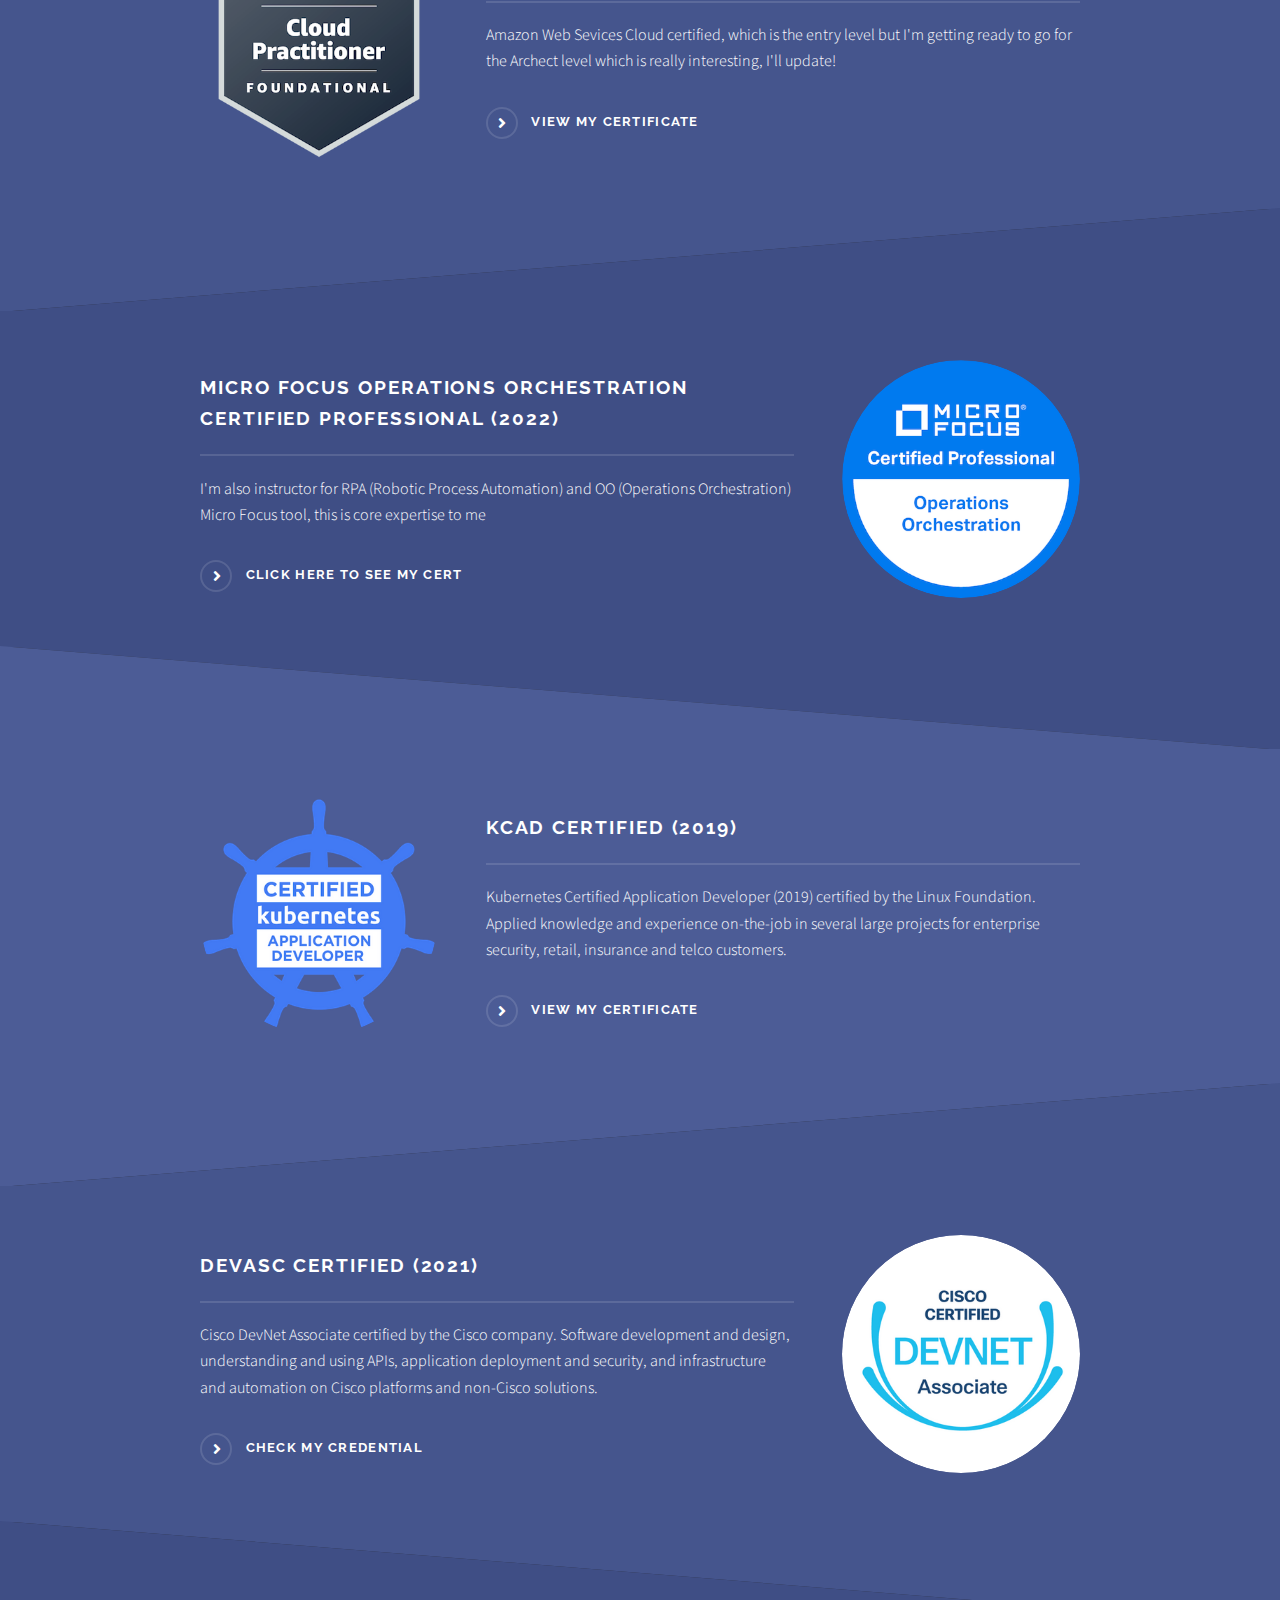
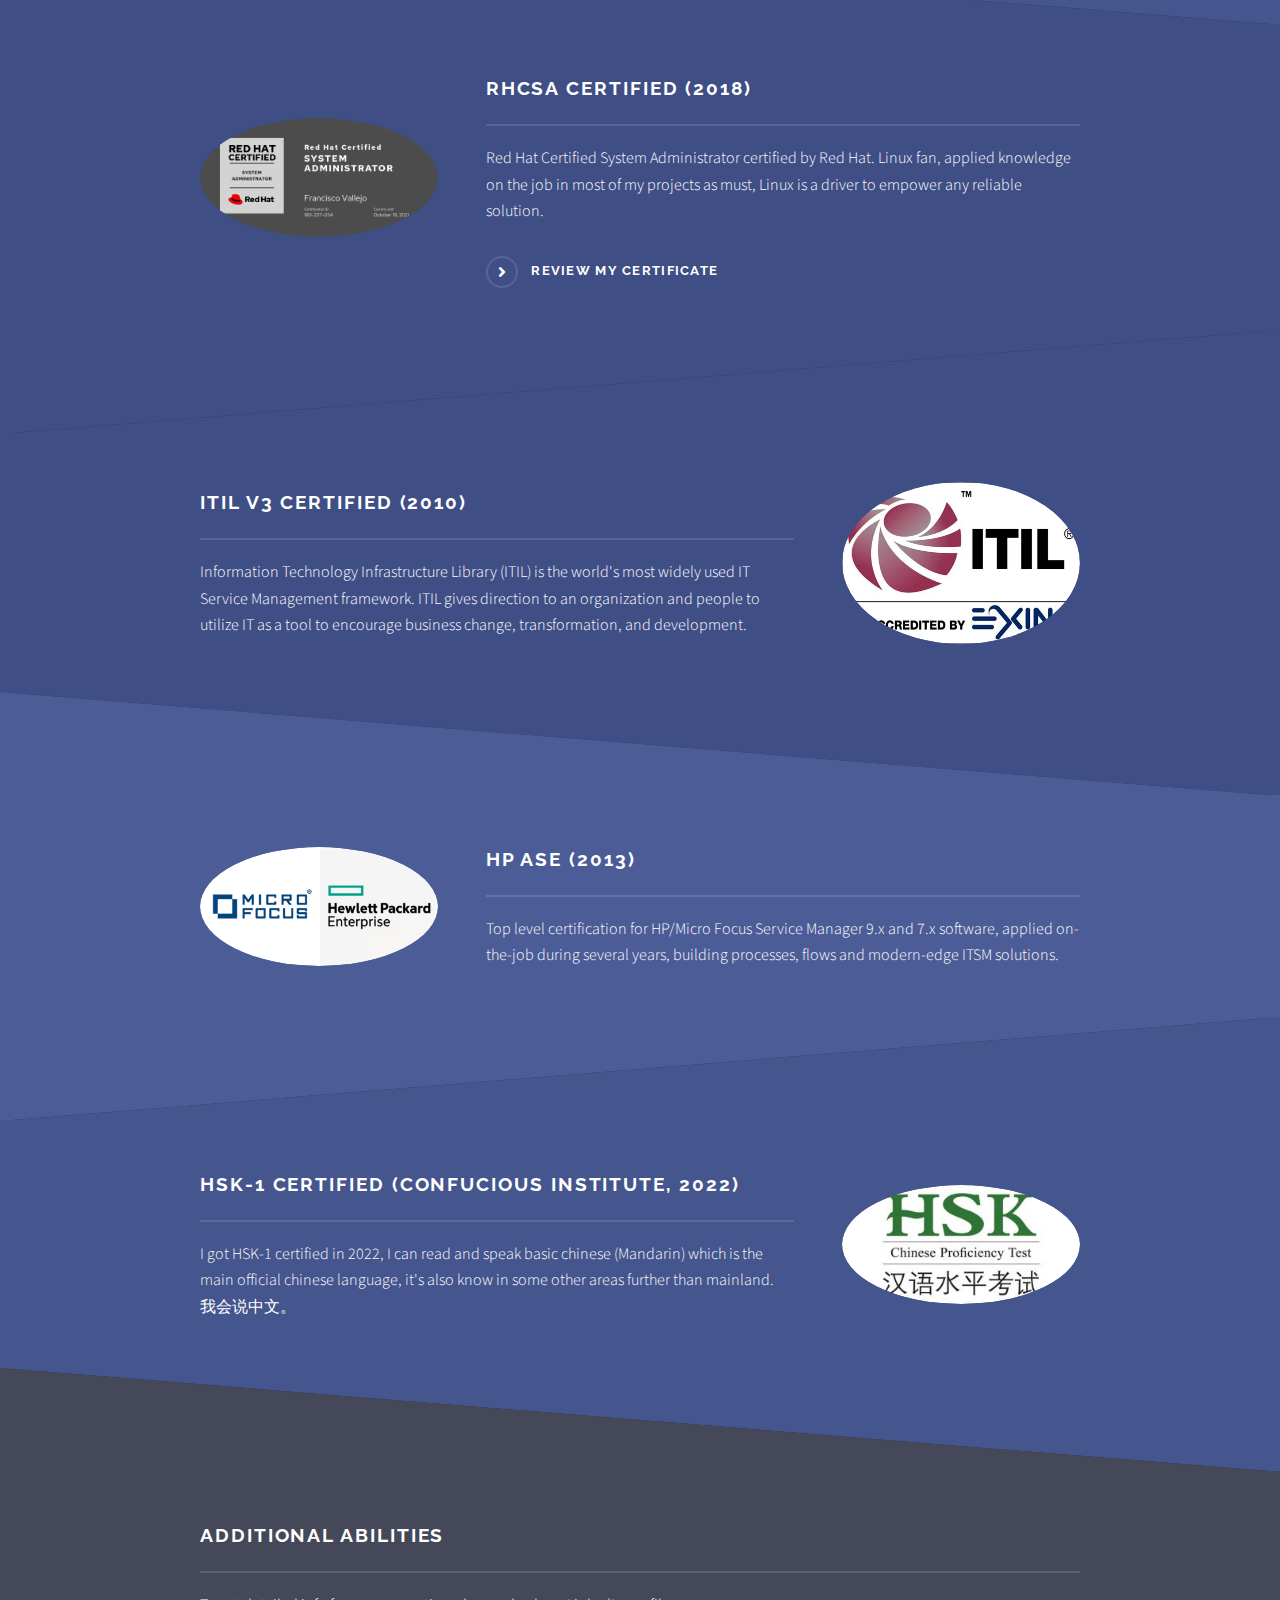
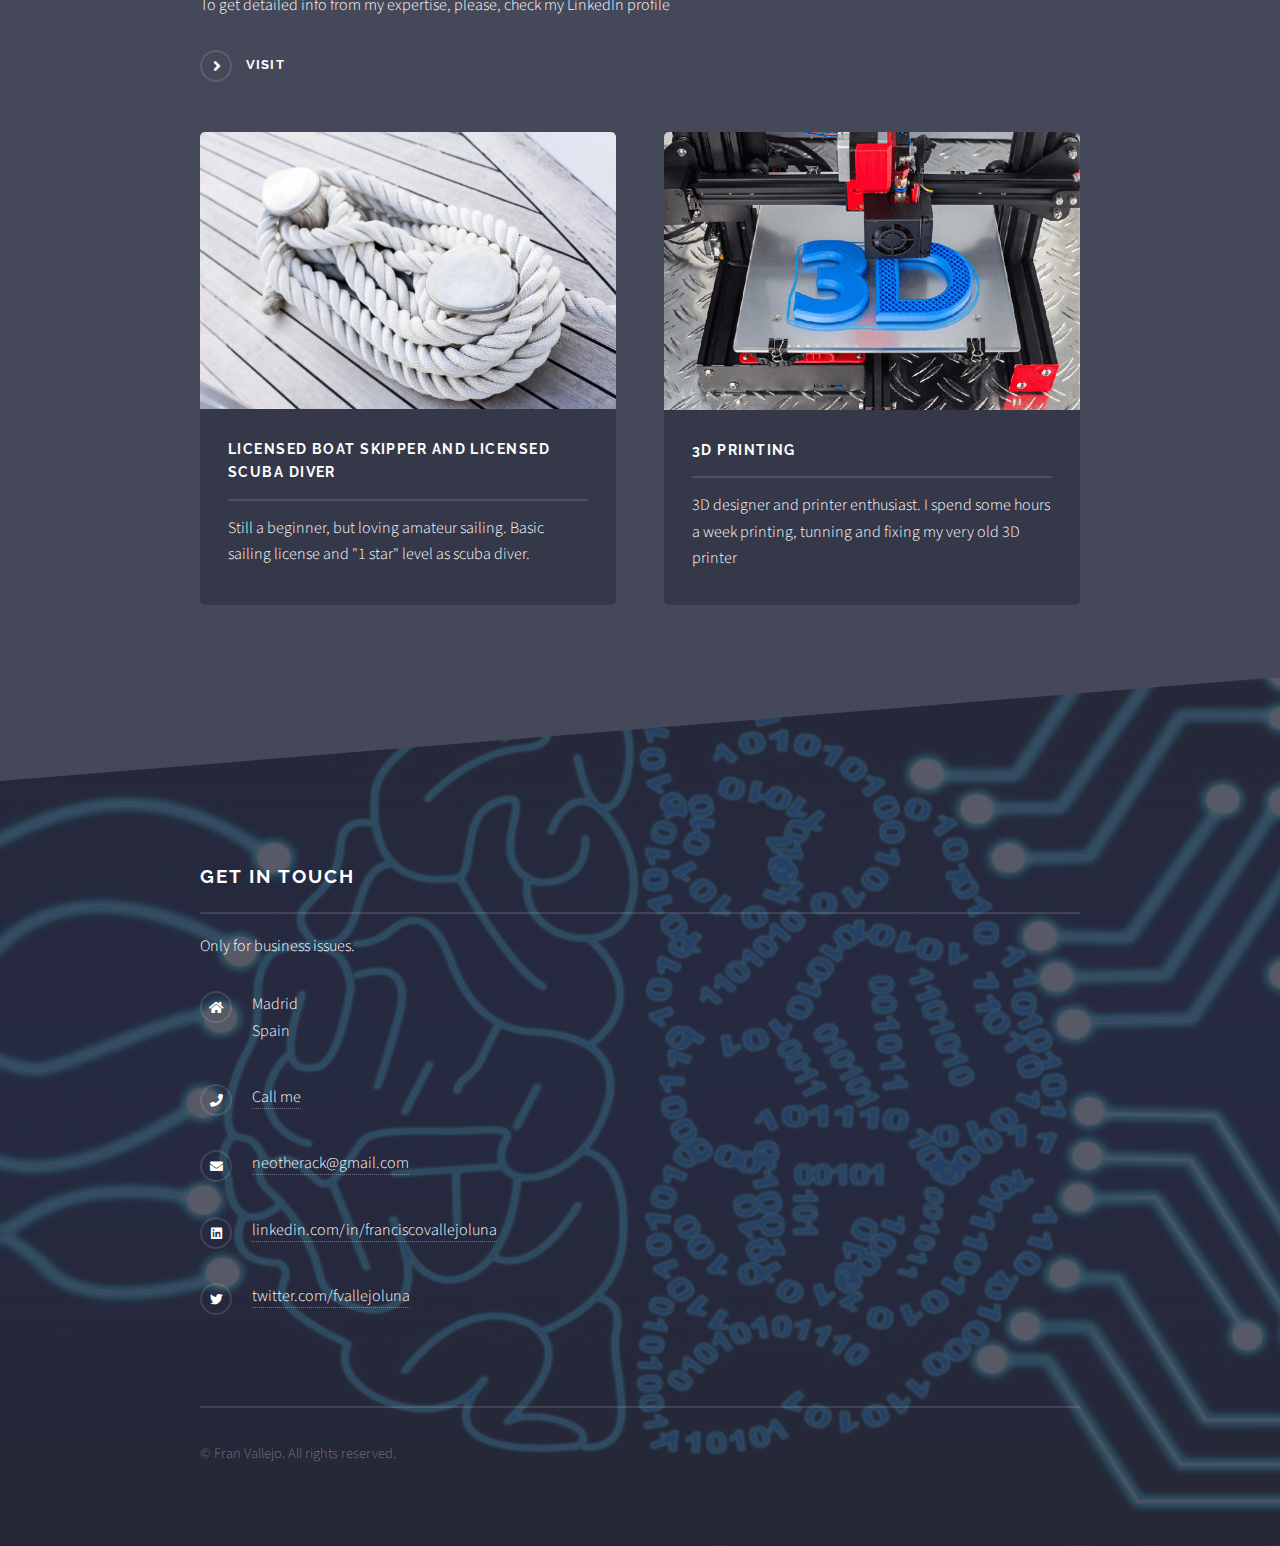
==== commit 69e01075: "mobile viewport fixes" ====
--- a/index.html
+++ b/index.html
@@ -17,10 +17,9 @@
          <div class=inner>
             <h2>Menu</h2>
             <ul class=links>
-               <li><a href=#header>Top</a>
-               <li><a href=#one>Profile</a>
+               <li><a href=#banner>Profile</a>
                <li><a href=#two>Certifications</a>
-               <li><a href=#eight>Other abilities</a>
+               <li><a href=#ten>Other abilities</a>
                <li><a href=#footer>Contact</a>
             </ul>
             <a href=# class=close>Close</a>
@@ -147,7 +146,7 @@
                </div>
             </div>
          </section>
-         <section id=eight class="wrapper alt style4">
+         <section id=ten class="wrapper alt style4">
             <div class=inner>
                <h2 class=major>Additional abilities</h2>
                <p>To get detailed info from my expertise, please, check my LinkedIn profile</p>
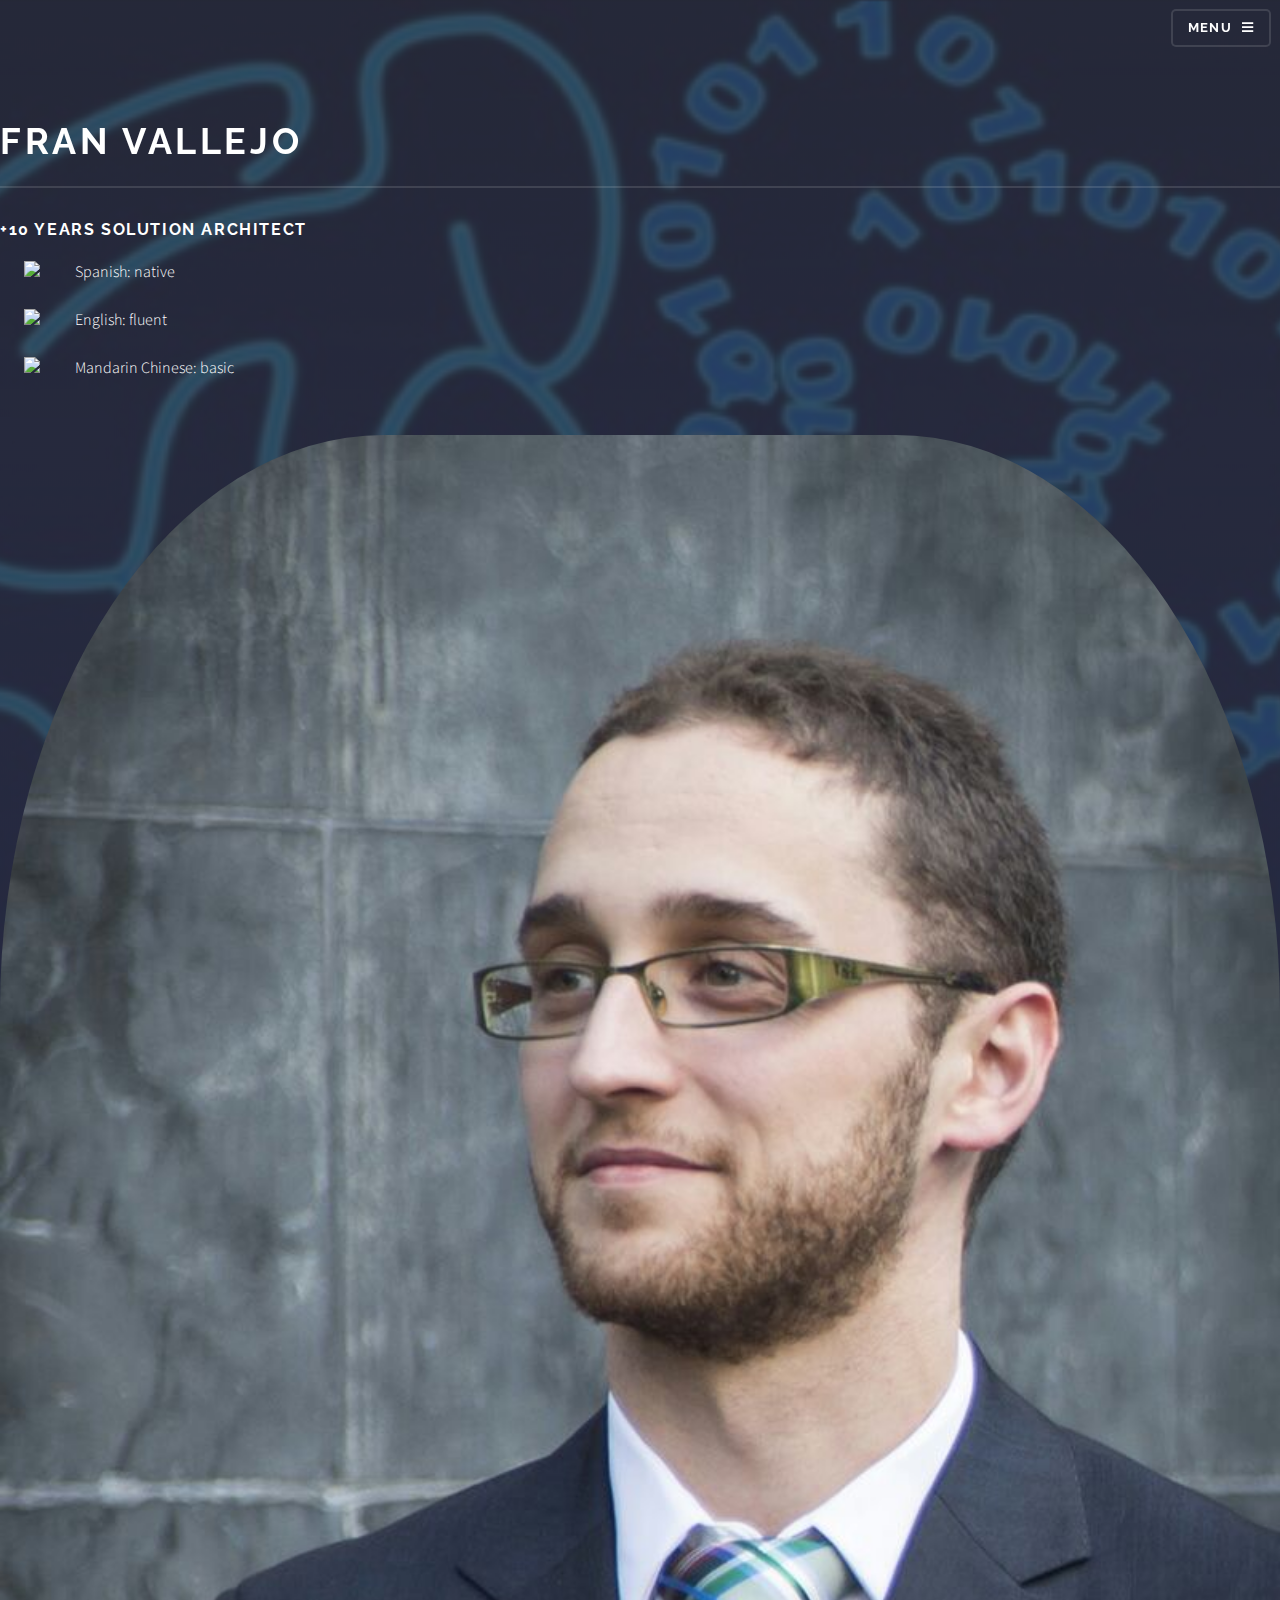
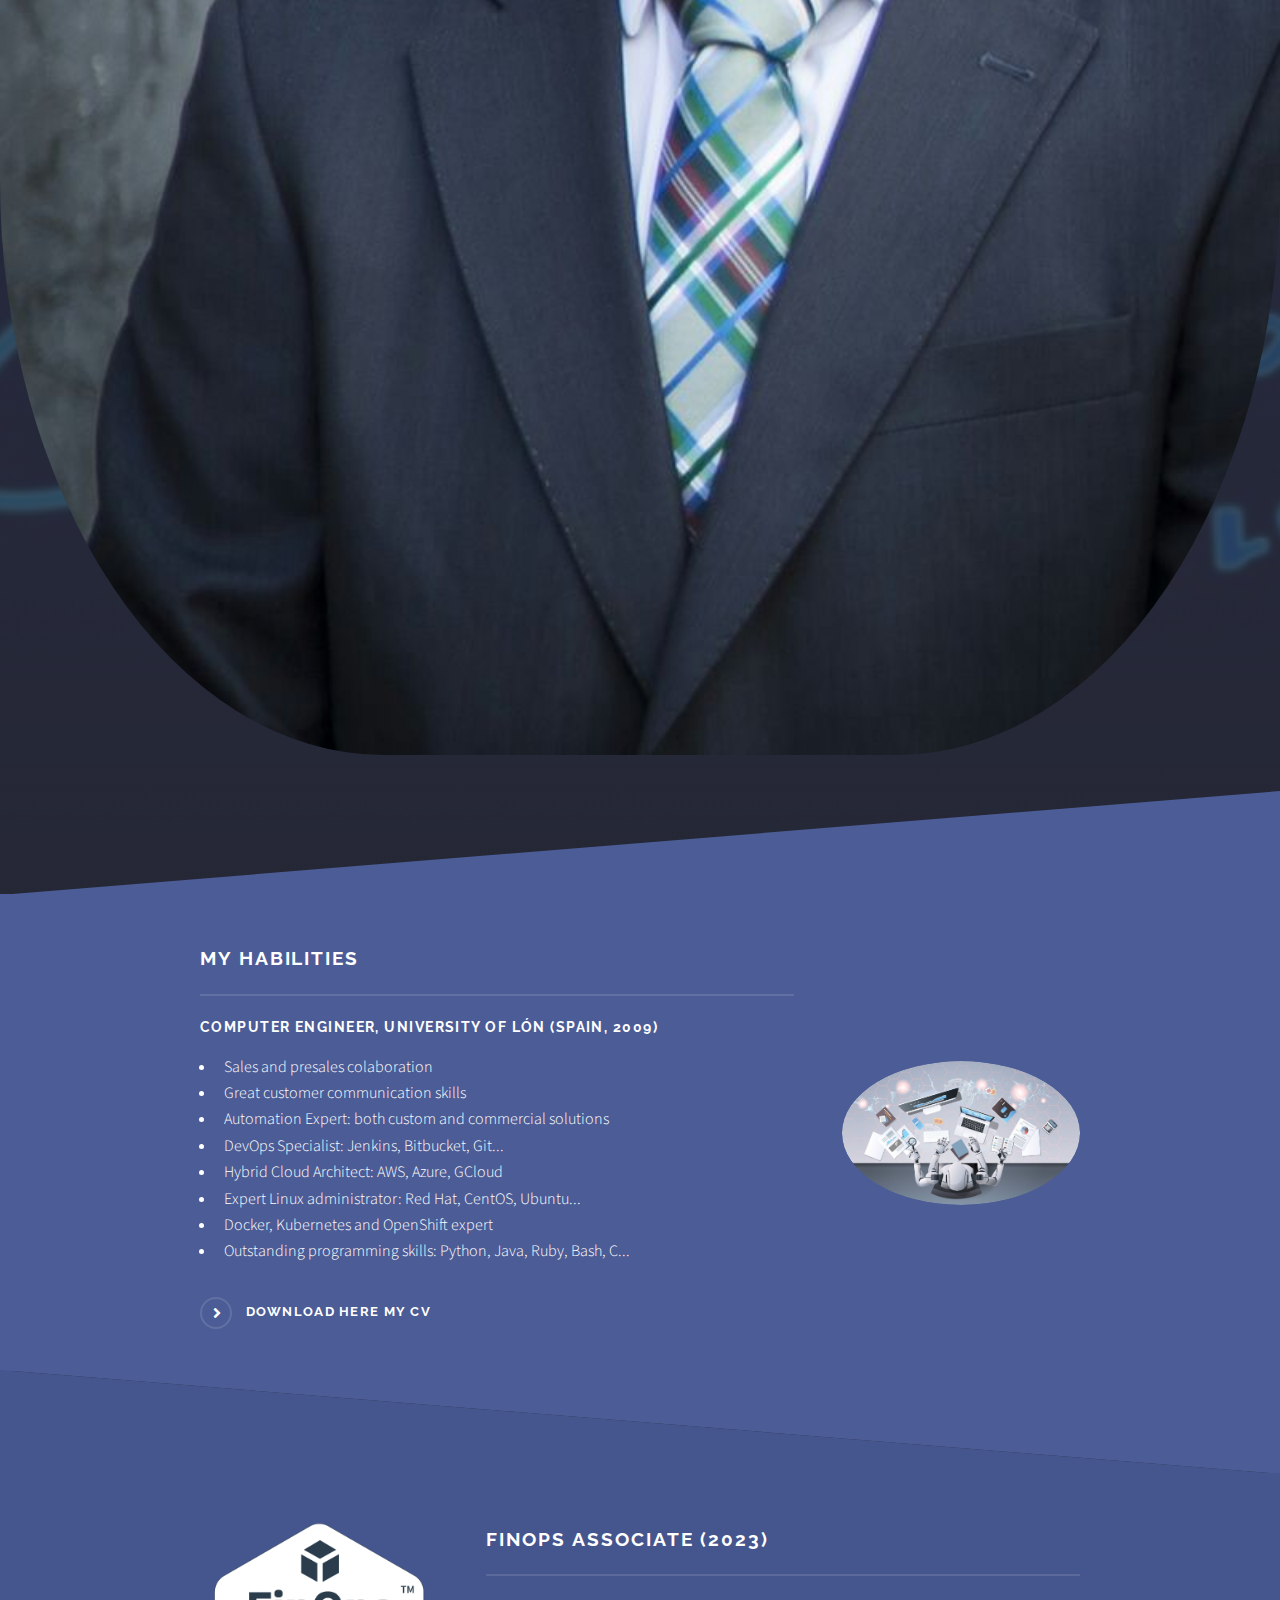
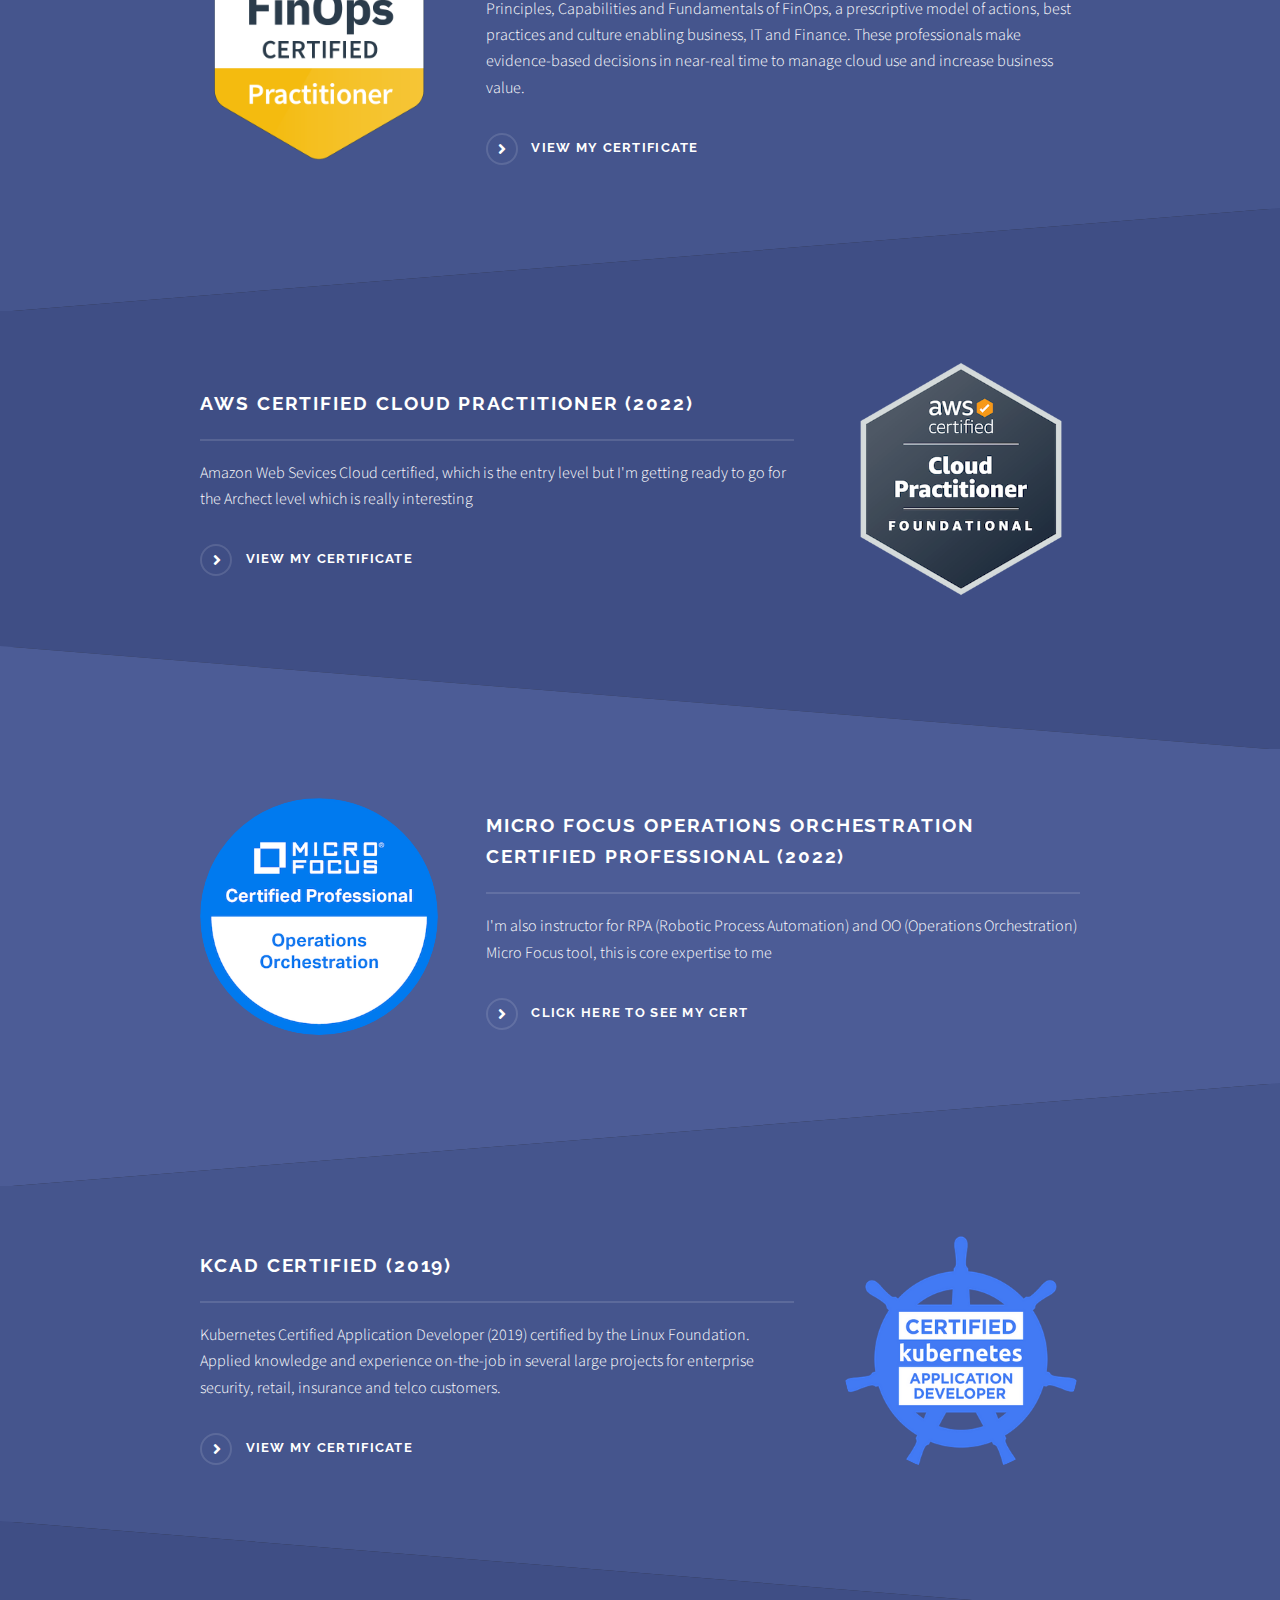
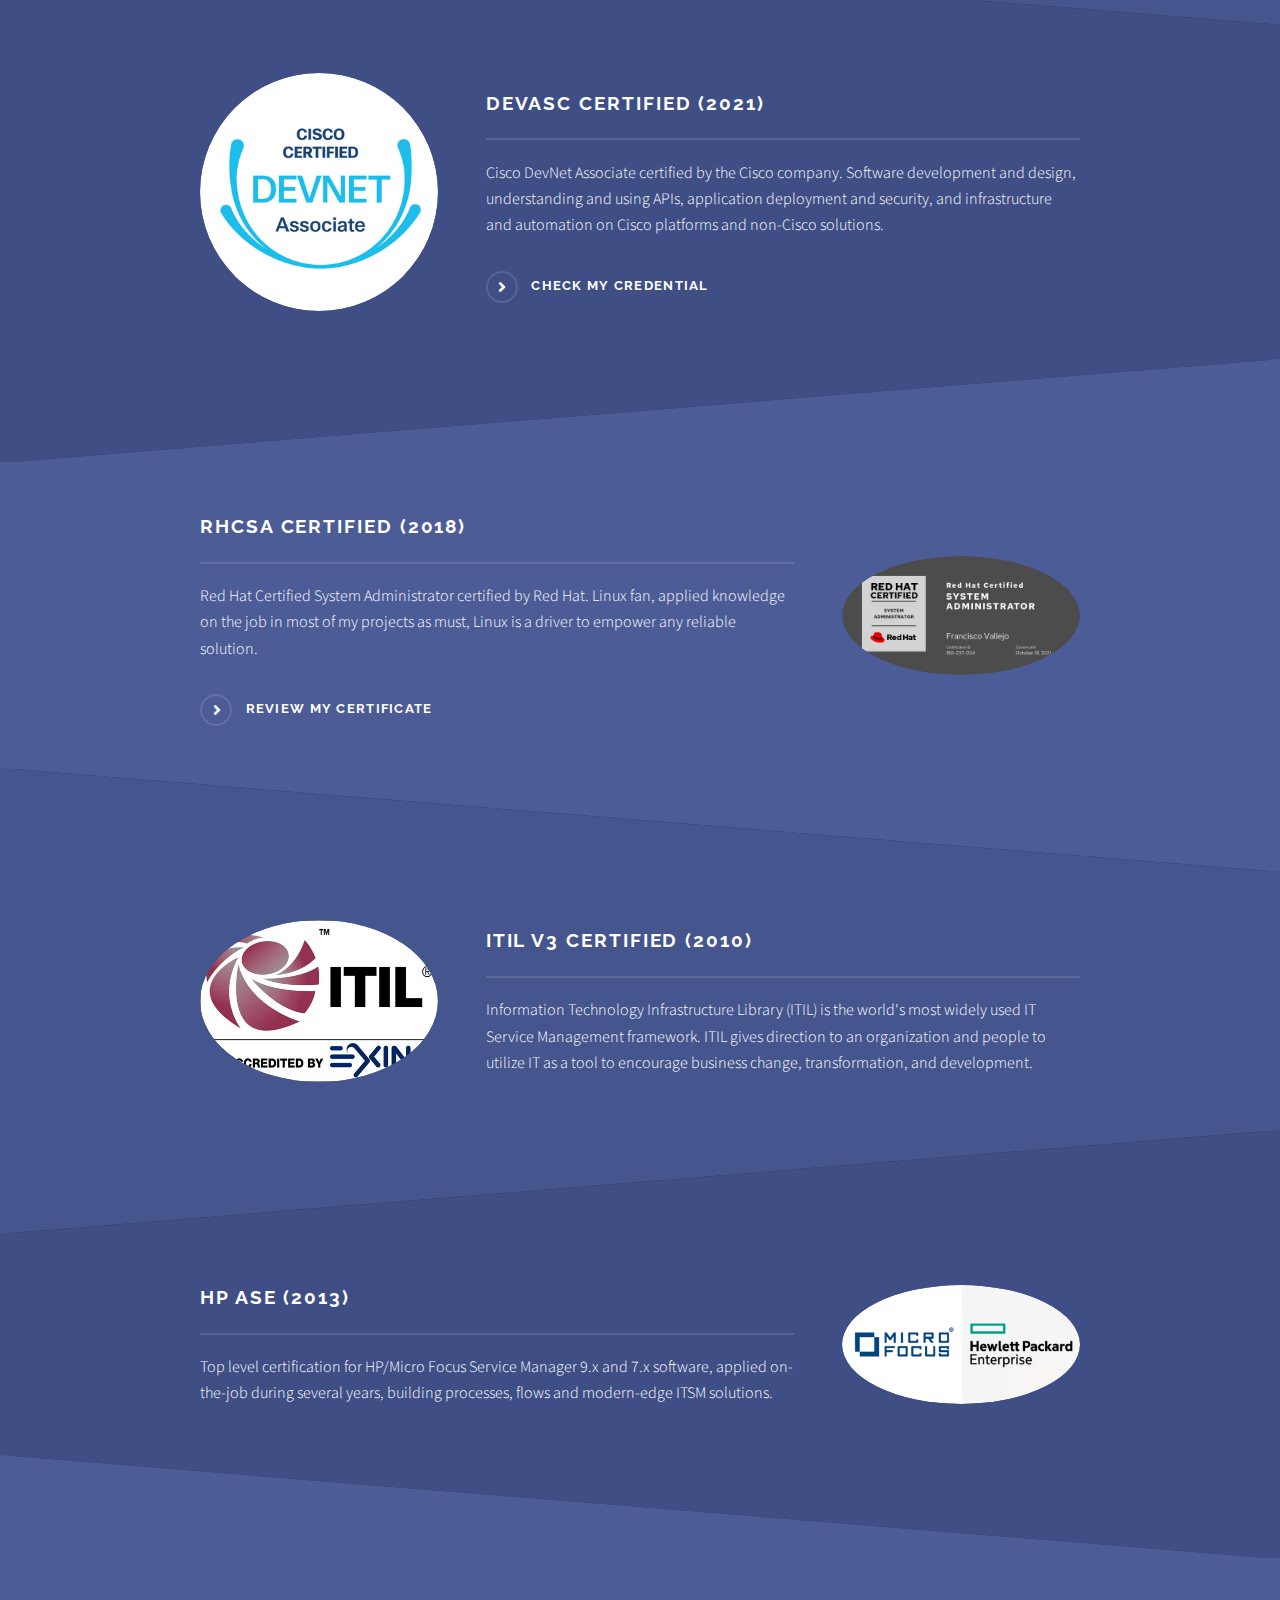
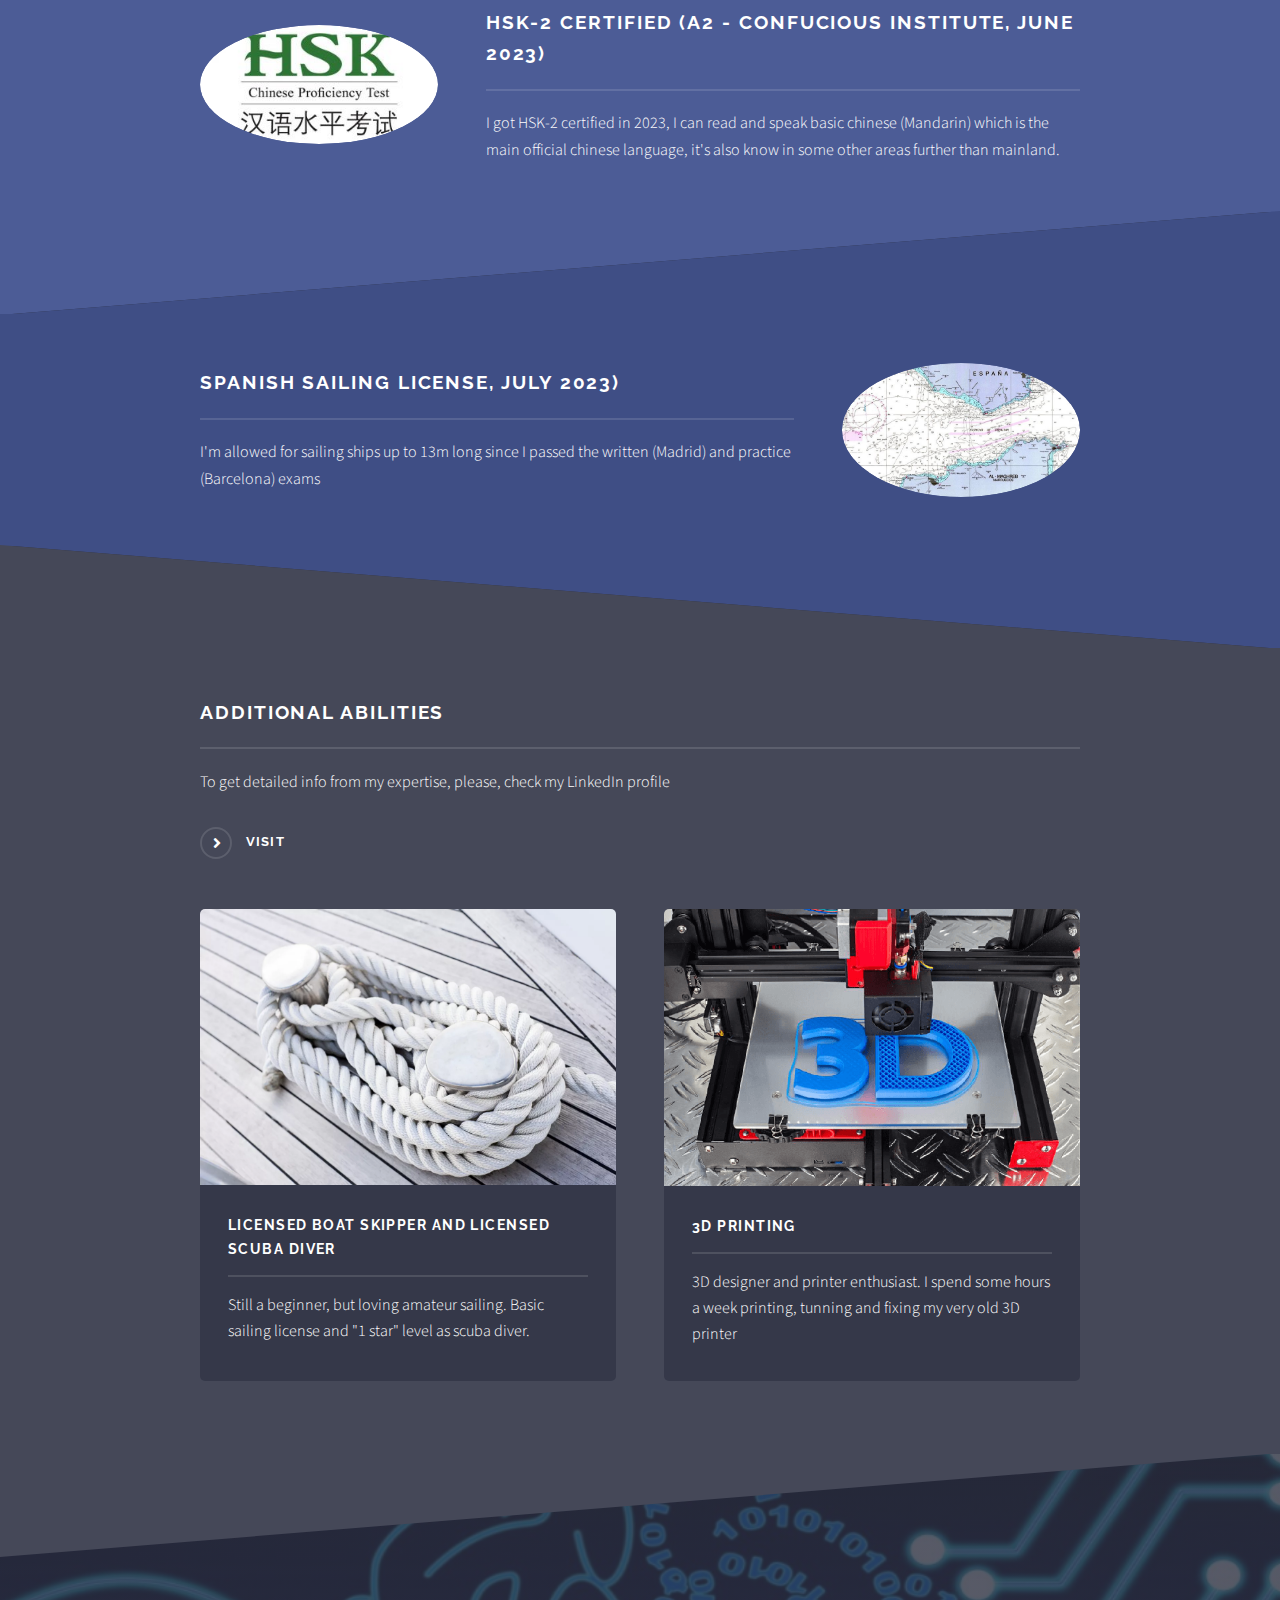
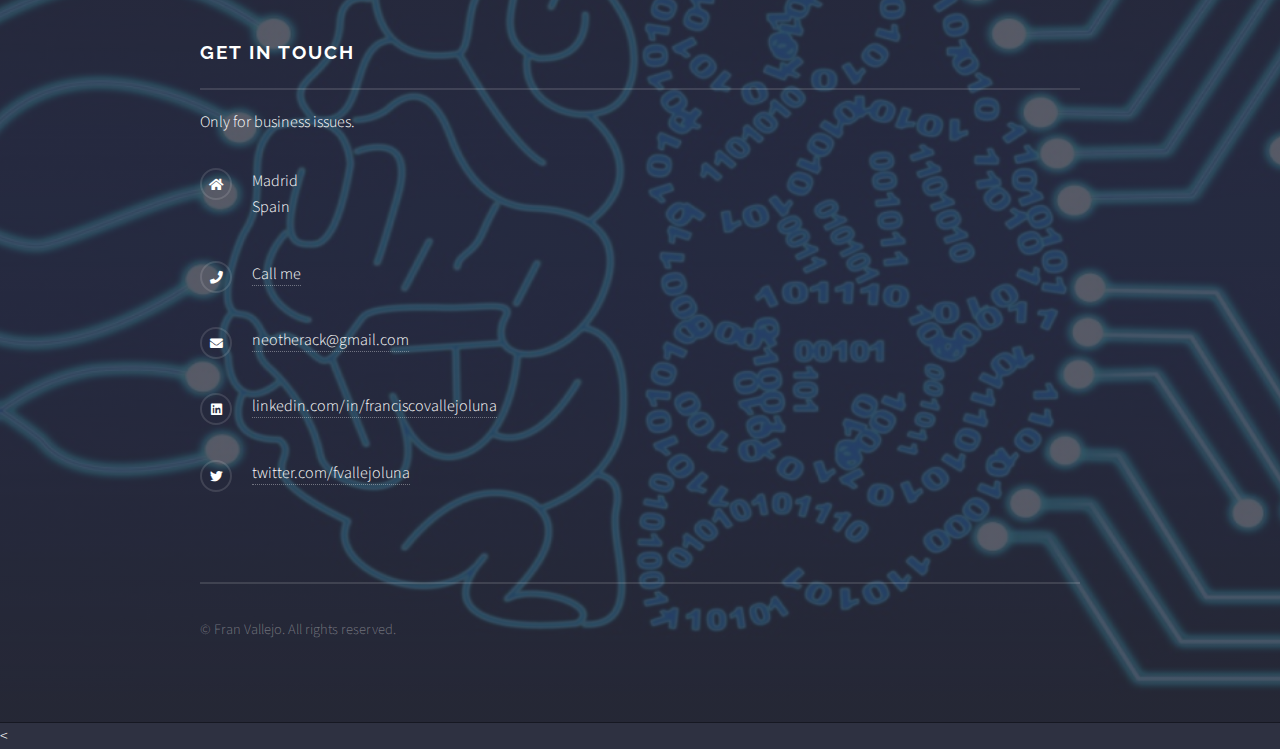
==== commit a4e3dbd4: "update sept 2023" ====
--- a/index.html
+++ b/index.html
@@ -71,17 +71,27 @@
          </section>
          <section id=two class="wrapper alt spotlight style2">
             <div class=inner>
+               <a href=https://www.credly.com/badges/d03e20ed-344d-4ca7-80b6-6ebbbcb5f36d class=image><img src=images/pic13.jpg alt></a>
+               <div class=content>
+                  <h2 class=major>FinOps Associate (2023)</h2>
+                  <p>Principles, Capabilities and Fundamentals of FinOps, a prescriptive model of actions, best practices and culture enabling business, IT and Finance. These professionals make evidence-based decisions in near-real time to manage cloud use and increase business value.</p>
+                  <a href=https://www.credly.com/badges/d03e20ed-344d-4ca7-80b6-6ebbbcb5f36d class=special>View my certificate</a>
+               </div>
+            </div>
+         </section>
+         <section id=three class="wrapper spotlight style3">
+            <div class=inner>
                <a href=https://www.credly.com/badges/14cd22ed-23de-47b4-a03a-083b1ba4c01e class=image><img src=images/pic12.jpg alt></a>
                <div class=content>
                   <h2 class=major>AWS Certified Cloud Practitioner (2022)</h2>
-                  <p>Amazon Web Sevices Cloud certified, which is the entry level but I'm getting ready to go for the Archect level which is really interesting, I'll update!</p>
+                  <p>Amazon Web Sevices Cloud certified, which is the entry level but I'm getting ready to go for the Archect level which is really interesting</p>
                   <a href=https://www.credly.com/badges/14cd22ed-23de-47b4-a03a-083b1ba4c01e class=special>View my certificate</a>
                </div>
             </div>
          </section>
-         <section id=three class="wrapper spotlight style3">
-            <div class=inner>
-               <a href=https://www.credly.com/badges/44e22a04-0afe-4c28-87a6-810cb2675f0d class=image><img src=images/pic13.jpg alt></a>
+         <section id=four class="wrapper alt spotlight style1">
+            <div class=inner>
+               <a href=https://www.credly.com/badges/44e22a04-0afe-4c28-87a6-810cb2675f0d class=image><img src=images/pic15.jpg alt></a>
                <div class=content>
                   <h2 class=major>Micro Focus Operations Orchestration Certified Professional (2022)</h2>
                   <p>I'm also instructor for RPA (Robotic Process Automation) and OO (Operations Orchestration) Micro Focus tool, this is core expertise to me</p>
@@ -89,7 +99,7 @@
                </div>
             </div>
          </section>
-         <section id=four class="wrapper alt spotlight style1">
+         <section id=five class="wrapper spotlight style2">
             <div class=inner>
                <a href=https://www.credly.com/badges/14ada7d1-3ed7-4157-a3b7-c0df9effa2a7 class=image><img src=images/pic03.jpg alt></a>
                <div class=content>
@@ -99,7 +109,7 @@
                </div>
             </div>
          </section>
-         <section id=five class="wrapper spotlight style2">
+         <section id=six class="wrapper alt spotlight style3">
             <div class=inner>
                <a href=https://www.credly.com/badges/5aa0ef87-d9da-46a5-b35c-ed1e7c452a7a class=image><img src=images/pic04.jpg alt></a>
                <div class=content>
@@ -109,7 +119,7 @@
                </div>
             </div>
          </section>
-         <section id=six class="wrapper alt spotlight style3">
+         <section id=seven class="wrapper spotlight style1">
             <div class=inner>
                <a href="https://rhtapps.redhat.com/certifications/badge/verify/ANYOE75VAUBZJJMHKWC4UR5ZSQAEQU3CUPSQX2KSDXT6RW46LQ3T7ULZ55KZZ56SKO7EQ3ETTLYZQ4U5NQYTCNA62RUWOCM34WWBUYQ=" class=image><img src=images/pic05.jpg alt></a>
                <div class=content>
@@ -119,7 +129,7 @@
                </div>
             </div>
          </section>
-         <section id=seven class="wrapper spotlight style3">
+         <section id=eight class="wrapper alt spotlight style2">
             <div class=inner>
                <a href=#six class=image><img src=images/pic06.jpg alt></a>
                <div class=content>
@@ -128,7 +138,7 @@
                </div>
             </div>
          </section>
-         <section id=eight class="wrapper alt spotlight style1">
+         <section id=nine class="wrapper spotlight style3">
             <div class=inner>
                <a href=#eight class=image><img src=images/pic07.jpg alt></a>
                <div class=content>
@@ -137,16 +147,25 @@
                </div>
             </div>
          </section>
-         <section id=nine class="wrapper spotlight style2">
+         <section id=ten class="wrapper alt spotlight style1">
             <div class=inner>
                <a href=#nine class=image><img src=images/pic14.jpg alt></a>
                <div class=content>
-                  <h2 class=major>HSK-1 certified (Confucious Institute, 2022)</h2>
-                  <p>I got HSK-1 certified in 2022, I can read and speak basic chinese (Mandarin) which is the main official chinese language, it's also know in some other areas further than mainland.<br>我会说中文。</p>
-               </div>
-            </div>
-         </section>
-         <section id=ten class="wrapper alt style4">
+                  <h2 class=major>HSK-2 certified (A2 - Confucious Institute, June 2023)</h2>
+                  <p>I got HSK-2 certified in 2023, I can read and speak basic chinese (Mandarin) which is the main official chinese language, it's also know in some other areas further than mainland.</p>
+               </div>
+            </div>
+         </section>
+         <section id=eleven class="wrapper spotlight style3">
+            <div class=inner>
+               <a href=#nine class=image><img src=images/pic16.jpg alt></a>
+               <div class=content>
+                  <h2 class=major>Spanish sailing license, July 2023)</h2>
+                  <p>I'm allowed for sailing ships up to 13m long since I passed the written (Madrid) and practice (Barcelona) exams</p>
+               </div>
+            </div>
+         </section>
+         <section id=twelve class="wrapper alt style4">
             <div class=inner>
                <h2 class=major>Additional abilities</h2>
                <p>To get detailed info from my expertise, please, check my LinkedIn profile</p>
@@ -185,3 +204,4 @@
    </div>
    <script src=assets/js/jquery.min.js></script><script src=assets/js/jquery.scrollex.min.js></script><script src=assets/js/browser.min.js></script><script src=assets/js/breakpoints.min.js></script><script src=assets/js/util.js></script><script src=assets/js/main.js></script>
 
+<
